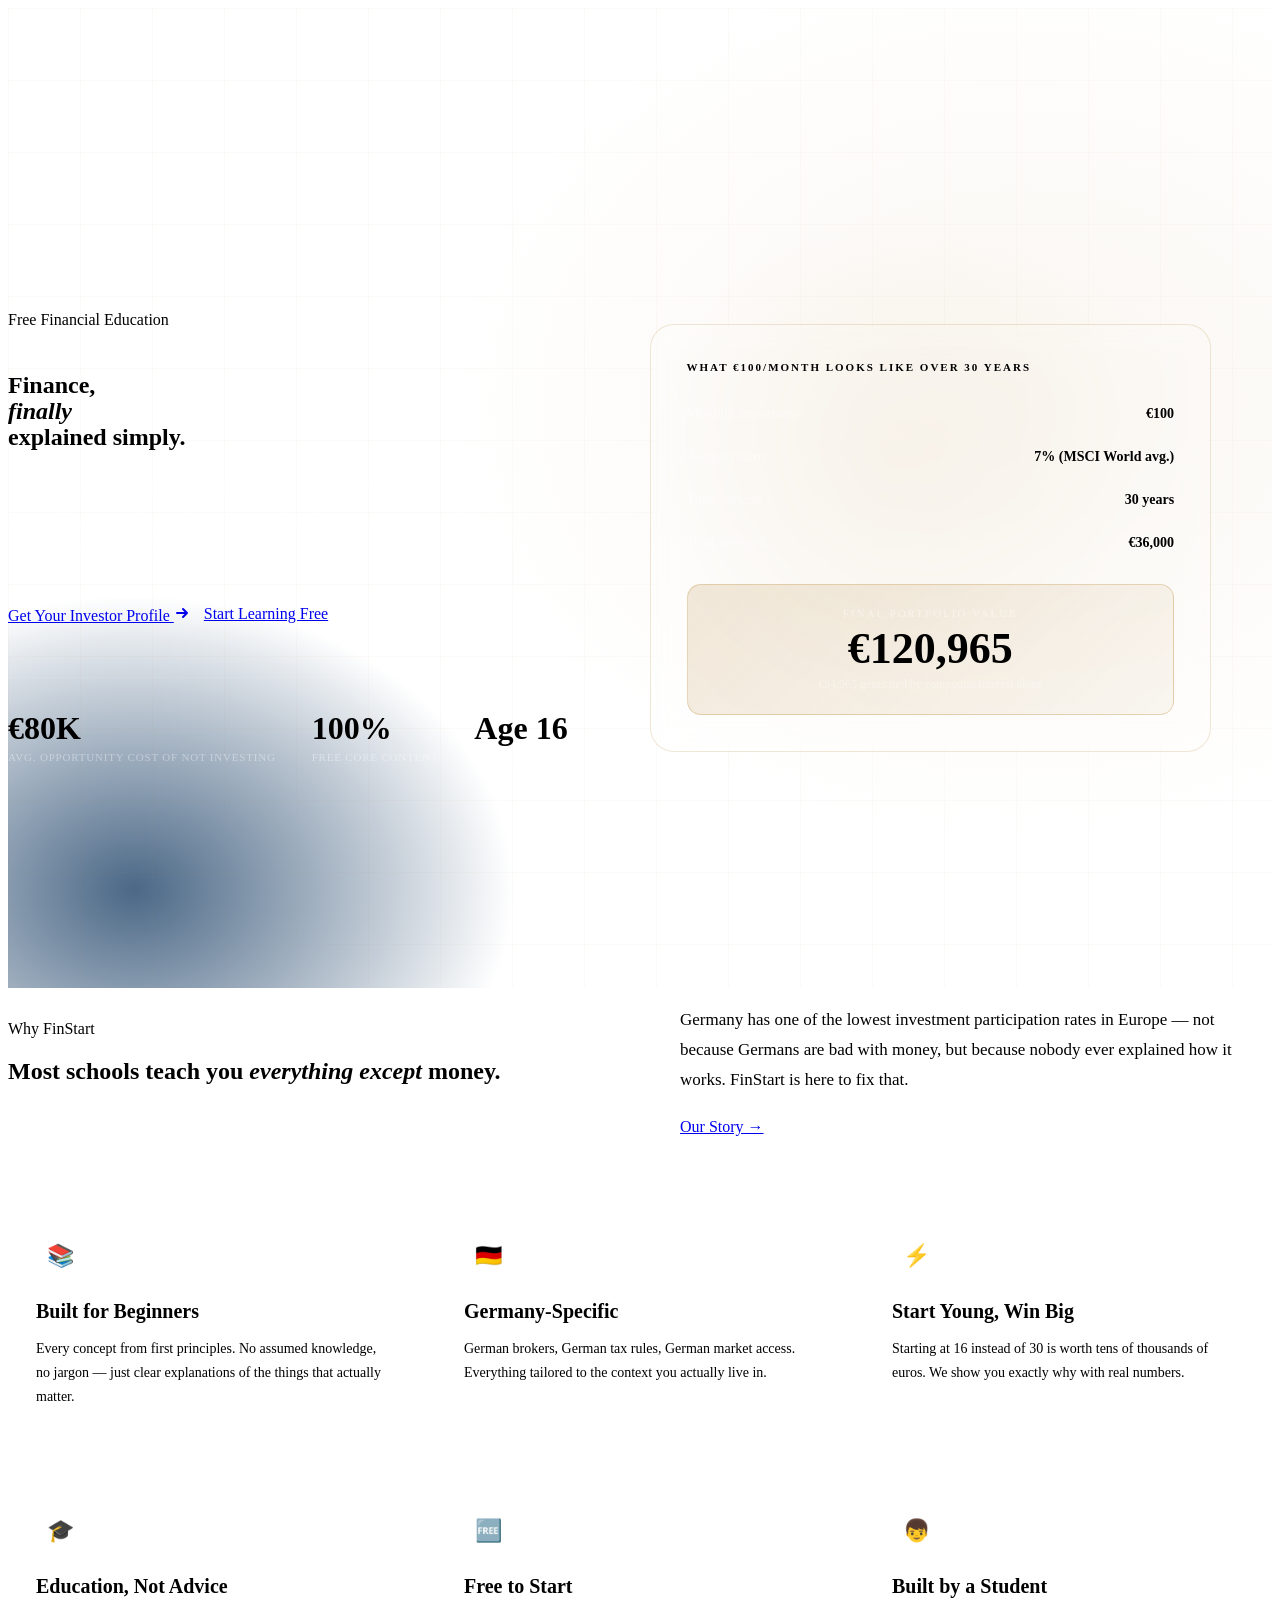
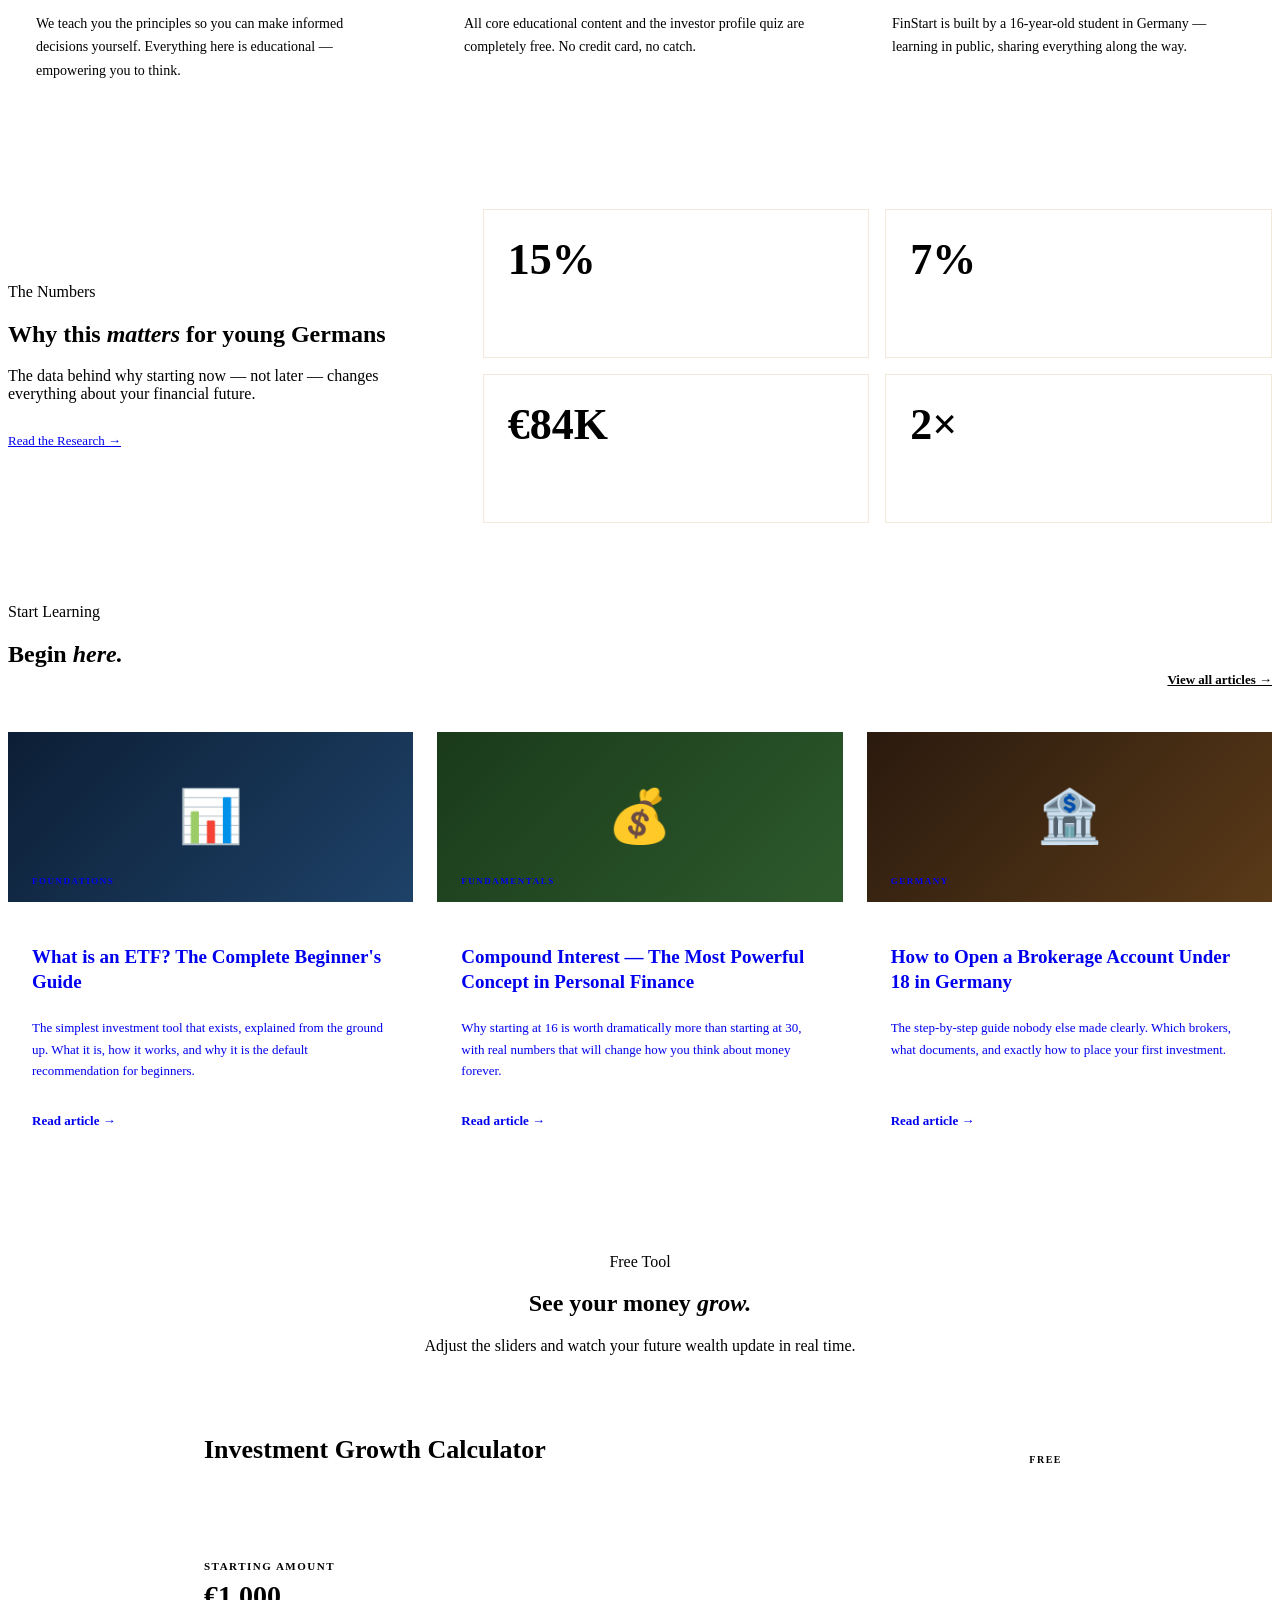
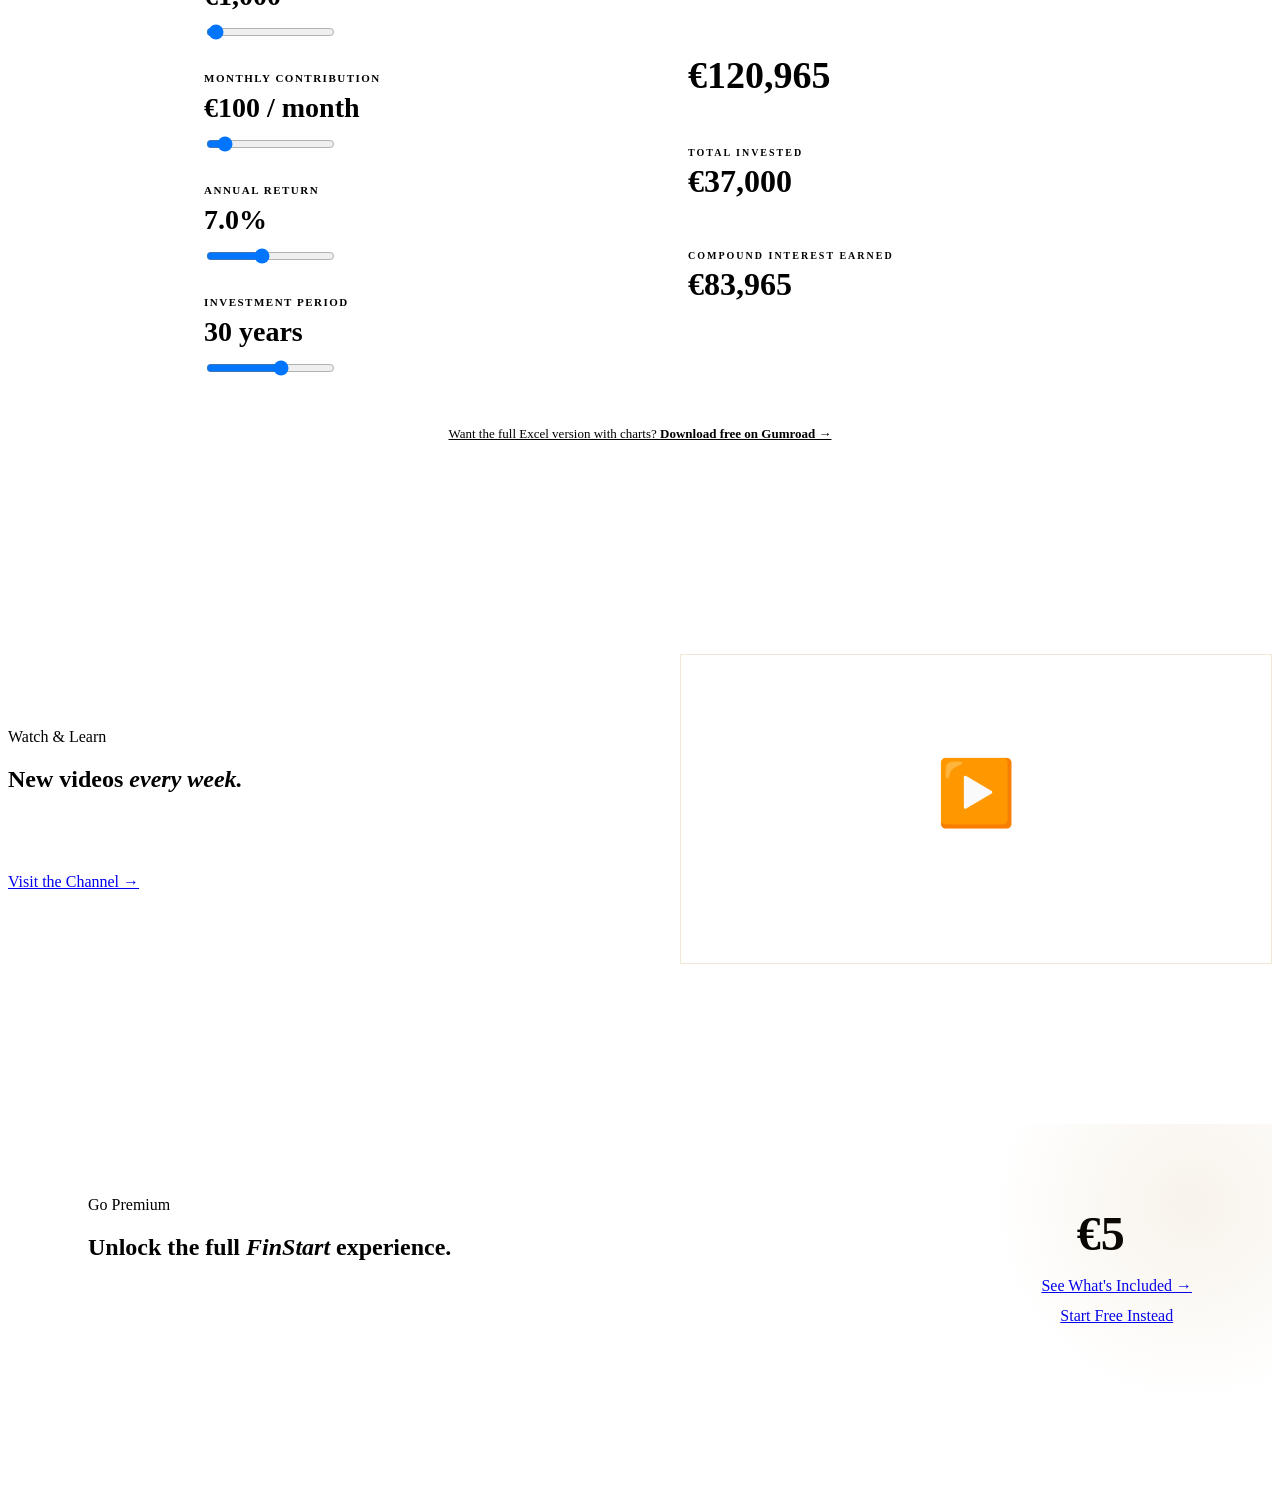
==== index.html @ 81bb325a "Add files via upload" ====
<!DOCTYPE html>
<html lang="en">
<head>
  <meta charset="UTF-8">
  <meta name="viewport" content="width=device-width, initial-scale=1.0">
  <title>FinStart — Finance For All</title>
  <meta name="description" content="Free financial education for young people in Germany. Learn how to invest, understand markets, and make your money work for you.">
  <link rel="stylesheet" href="css/main.css">
  <style>
    /* ── HERO ── */
    .hero {
      min-height: 100vh;
      background: var(--navy);
      display: flex;
      align-items: center;
      position: relative;
      overflow: hidden;
      padding-top: 80px;
    }
    .hero-bg {
      position: absolute; inset: 0;
      background:
        radial-gradient(ellipse 70% 70% at 80% 40%, rgba(184,135,58,0.07) 0%, transparent 65%),
        radial-gradient(ellipse 50% 50% at 10% 90%, rgba(30,66,104,0.8) 0%, transparent 60%);
    }
    .hero-grid {
      position: absolute; inset: 0;
      background-image:
        linear-gradient(rgba(184,135,58,0.035) 1px, transparent 1px),
        linear-gradient(90deg, rgba(184,135,58,0.035) 1px, transparent 1px);
      background-size: 72px 72px;
    }
    .hero-glow {
      position: absolute;
      top: 20%; right: 10%;
      width: 500px; height: 500px;
      background: radial-gradient(ellipse, rgba(184,135,58,0.06) 0%, transparent 70%);
      pointer-events: none;
    }
    .hero-content {
      position: relative; z-index: 2;
      display: grid;
      grid-template-columns: 1fr 1fr;
      gap: 80px;
      align-items: center;
    }
    .hero-eyebrow {
      display: inline-flex;
      align-items: center;
      gap: 8px;
      margin-bottom: 24px;
    }
    .hero-h1 {
      color: var(--white);
      margin-bottom: 22px;
      line-height: 1.08;
    }
    .hero-sub {
      font-size: 18px;
      color: rgba(255,255,255,0.6);
      line-height: 1.7;
      margin-bottom: 40px;
      font-weight: 300;
      max-width: 460px;
    }
    .hero-ctas {
      display: flex;
      gap: 14px;
      flex-wrap: wrap;
      margin-bottom: 52px;
    }
    .hero-metrics {
      display: flex;
      gap: 36px;
      padding-top: 32px;
      border-top: 1px solid rgba(255,255,255,0.08);
    }
    .hero-metric-val {
      font-family: 'Cormorant Garamond', serif;
      font-size: 32px;
      font-weight: 700;
      color: var(--gold-bright);
      display: block;
    }
    .hero-metric-lbl {
      font-size: 11px;
      color: rgba(255,255,255,0.4);
      text-transform: uppercase;
      letter-spacing: 0.8px;
      margin-top: 3px;
    }

    /* Hero card */
    .hero-card {
      background: rgba(255,255,255,0.04);
      border: 1px solid rgba(184,135,58,0.2);
      border-radius: 24px;
      padding: 36px;
      backdrop-filter: blur(12px);
    }
    .hero-card-label {
      font-size: 11px;
      font-weight: 700;
      letter-spacing: 2px;
      text-transform: uppercase;
      color: var(--gold-bright);
      margin-bottom: 20px;
    }
    .preview-rows { display: flex; flex-direction: column; gap: 0; }
    .preview-row {
      display: flex;
      justify-content: space-between;
      align-items: center;
      padding: 13px 0;
      border-bottom: 1px solid rgba(255,255,255,0.06);
      font-size: 14px;
    }
    .preview-row:last-child { border-bottom: none; }
    .preview-lbl { color: rgba(255,255,255,0.45); }
    .preview-val { color: var(--white); font-weight: 600; }
    .preview-result {
      margin-top: 20px;
      background: linear-gradient(135deg, rgba(184,135,58,0.18), rgba(184,135,58,0.06));
      border: 1px solid rgba(184,135,58,0.3);
      border-radius: 14px;
      padding: 22px;
      text-align: center;
    }
    .preview-result-lbl {
      font-size: 11px;
      letter-spacing: 2px;
      text-transform: uppercase;
      color: rgba(255,255,255,0.45);
      margin-bottom: 8px;
    }
    .preview-result-val {
      font-family: 'Cormorant Garamond', serif;
      font-size: 44px;
      font-weight: 700;
      color: var(--gold-bright);
      line-height: 1;
    }
    .preview-result-sub {
      font-size: 12px;
      color: rgba(255,255,255,0.35);
      margin-top: 6px;
    }

    /* ── WHY ── */
    .why-bg { background: var(--cream); }
    .why-intro {
      display: grid;
      grid-template-columns: 1fr 1fr;
      gap: 80px;
      align-items: center;
      margin-bottom: 64px;
    }
    .why-grid {
      display: grid;
      grid-template-columns: repeat(3, 1fr);
      gap: 20px;
    }
    .why-card {
      background: var(--white);
      border: 1px solid var(--border-light);
      border-radius: var(--radius-lg);
      padding: 32px 28px;
      position: relative;
      overflow: hidden;
      transition: all 0.3s;
    }
    .why-card::after {
      content: '';
      position: absolute;
      bottom: 0; left: 0; right: 0;
      height: 3px;
      background: linear-gradient(90deg, var(--gold), var(--gold-bright));
      transform: scaleX(0);
      transform-origin: left;
      transition: transform 0.35s;
    }
    .why-card:hover { transform: translateY(-4px); box-shadow: var(--shadow-md); }
    .why-card:hover::after { transform: scaleX(1); }
    .why-icon {
      width: 48px; height: 48px;
      background: var(--gold-bg);
      border-radius: 12px;
      display: flex; align-items: center; justify-content: center;
      font-size: 22px;
      margin-bottom: 18px;
    }
    .why-card h3 { font-size: 20px; color: var(--navy); margin-bottom: 10px; }
    .why-card p  { font-size: 14px; line-height: 1.7; }

    /* ── NUMBERS ── */
    .numbers-bg { background: var(--navy); padding: 80px 0; }
    .numbers-inner {
      display: grid;
      grid-template-columns: 1fr 2fr;
      gap: 80px;
      align-items: center;
    }
    .numbers-text h2 { color: var(--white); }
    .numbers-text p  { color: rgba(255,255,255,0.5); margin-top: 16px; max-width: 340px; }
    .num-grid {
      display: grid;
      grid-template-columns: 1fr 1fr;
      gap: 16px;
    }
    .num-card {
      background: rgba(255,255,255,0.04);
      border: 1px solid rgba(184,135,58,0.18);
      border-radius: var(--radius-lg);
      padding: 28px 24px;
      transition: background 0.25s;
    }
    .num-card:hover { background: rgba(255,255,255,0.07); }
    .num-card-val {
      font-family: 'Cormorant Garamond', serif;
      font-size: 44px;
      font-weight: 700;
      color: var(--gold-bright);
      line-height: 1;
      margin-bottom: 8px;
    }
    .num-card-lbl { font-size: 13px; color: rgba(255,255,255,0.5); line-height: 1.5; }

    /* ── ARTICLES PREVIEW ── */
    .articles-preview-bg { background: var(--cream); }
    .articles-preview-head {
      display: flex;
      justify-content: space-between;
      align-items: flex-end;
      margin-bottom: 44px;
    }
    .articles-preview-head a { font-size: 13px; color: var(--gold); font-weight: 600; }
    .articles-preview-grid {
      display: grid;
      grid-template-columns: repeat(3, 1fr);
      gap: 24px;
    }
    .art-card {
      background: var(--white);
      border: 1px solid var(--border-light);
      border-radius: var(--radius-lg);
      overflow: hidden;
      transition: all 0.3s;
      display: flex;
      flex-direction: column;
      text-decoration: none;
    }
    .art-card:hover { transform: translateY(-5px); box-shadow: var(--shadow-lg); }
    .art-thumb {
      height: 170px;
      display: flex; align-items: center; justify-content: center;
      font-size: 52px;
      position: relative;
    }
    .art-thumb-tag {
      position: absolute;
      bottom: 12px; left: 14px;
      background: var(--gold);
      color: var(--navy);
      font-size: 9px;
      font-weight: 700;
      letter-spacing: 1.5px;
      text-transform: uppercase;
      padding: 4px 10px;
      border-radius: 5px;
    }
    .art-body { padding: 24px; flex: 1; display: flex; flex-direction: column; }
    .art-body h3 { font-size: 19px; color: var(--navy); margin-bottom: 10px; line-height: 1.3; }
    .art-body p  { font-size: 13px; line-height: 1.65; flex: 1; }
    .art-read {
      display: inline-flex; align-items: center; gap: 6px;
      margin-top: 18px; font-size: 13px; font-weight: 600; color: var(--gold);
      transition: gap 0.2s;
    }
    .art-card:hover .art-read { gap: 10px; }

    /* ── CALCULATOR ── */
    .calc-bg { background: var(--cream-dark); padding: 100px 0; }
    .calc-wrap {
      max-width: 960px;
      margin: 0 auto;
    }
    .calc-head { text-align: center; margin-bottom: 48px; }
    .calc-box {
      background: var(--white);
      border: 1px solid var(--border);
      border-radius: var(--radius-xl);
      overflow: hidden;
      box-shadow: var(--shadow-lg);
    }
    .calc-box-header {
      background: linear-gradient(135deg, var(--navy), var(--navy-mid));
      padding: 32px 44px;
      display: flex;
      justify-content: space-between;
      align-items: center;
    }
    .calc-box-title { font-family: 'Cormorant Garamond', serif; font-size: 26px; font-weight: 700; color: var(--white); }
    .calc-box-sub   { font-size: 13px; color: rgba(255,255,255,0.45); margin-top: 3px; }
    .calc-box-badge {
      background: var(--gold);
      color: var(--navy);
      font-size: 10px;
      font-weight: 700;
      letter-spacing: 1.5px;
      text-transform: uppercase;
      padding: 7px 14px;
      border-radius: 100px;
    }
    .calc-body {
      display: grid;
      grid-template-columns: 1fr 1fr;
      gap: 52px;
      padding: 44px;
    }
    .calc-inputs { display: flex; flex-direction: column; gap: 28px; }
    .calc-field label {
      display: block;
      font-size: 11px;
      font-weight: 600;
      letter-spacing: 1.5px;
      text-transform: uppercase;
      color: var(--text-muted);
      margin-bottom: 8px;
    }
    .calc-field-val {
      font-family: 'Cormorant Garamond', serif;
      font-size: 28px;
      font-weight: 700;
      color: var(--navy);
      margin-bottom: 10px;
    }
    .calc-results { display: flex; flex-direction: column; gap: 14px; justify-content: center; }
    .calc-res-item {
      background: var(--cream);
      border: 1px solid var(--border-light);
      border-radius: var(--radius);
      padding: 18px 22px;
    }
    .calc-res-item.primary {
      background: linear-gradient(135deg, var(--navy), var(--navy-mid));
      border: none;
    }
    .calc-res-lbl {
      font-size: 10px;
      font-weight: 700;
      letter-spacing: 2px;
      text-transform: uppercase;
      color: var(--text-muted);
      margin-bottom: 5px;
    }
    .calc-res-item.primary .calc-res-lbl { color: rgba(255,255,255,0.45); }
    .calc-res-val {
      font-family: 'Cormorant Garamond', serif;
      font-size: 32px;
      font-weight: 700;
      color: var(--navy);
    }
    .calc-res-item.primary .calc-res-val { color: var(--gold-bright); font-size: 38px; }
    .calc-footer {
      text-align: center;
      padding: 0 44px 32px;
    }
    .calc-footer a { font-size: 13px; color: var(--text-muted); }
    .calc-footer a span { color: var(--gold); font-weight: 600; }

    /* ── YOUTUBE ── */
    .yt-bg { background: var(--navy); padding: 80px 0; }
    .yt-inner {
      display: grid;
      grid-template-columns: 1fr 1fr;
      gap: 80px;
      align-items: center;
    }
    .yt-text h2 { color: var(--white); margin-bottom: 16px; }
    .yt-text p  { color: rgba(255,255,255,0.55); margin-bottom: 28px; }
    .yt-embed {
      background: rgba(255,255,255,0.04);
      border: 1px solid rgba(184,135,58,0.2);
      border-radius: var(--radius-lg);
      padding: 28px;
    }
    .yt-preview {
      background: var(--navy-light);
      border-radius: var(--radius);
      height: 220px;
      display: flex; align-items: center; justify-content: center;
      font-size: 64px;
      margin-bottom: 16px;
      cursor: pointer;
      text-decoration: none;
      transition: opacity 0.2s;
    }
    .yt-preview:hover { opacity: 0.85; }
    .yt-channel-link {
      display: block;
      text-align: center;
      font-size: 13px;
      color: rgba(255,255,255,0.5);
      transition: color 0.2s;
    }
    .yt-channel-link:hover { color: var(--gold-bright); }

    /* ── PREMIUM CTA ── */
    .premium-cta-bg { background: var(--cream); padding: 80px 0; }
    .premium-cta-box {
      background: linear-gradient(135deg, var(--navy) 0%, var(--navy-mid) 100%);
      border-radius: var(--radius-xl);
      padding: 72px 80px;
      display: grid;
      grid-template-columns: 1fr auto;
      gap: 60px;
      align-items: center;
      position: relative;
      overflow: hidden;
    }
    .premium-cta-box::before {
      content: '';
      position: absolute;
      top: -120px; right: -120px;
      width: 400px; height: 400px;
      background: radial-gradient(ellipse, rgba(184,135,58,0.1) 0%, transparent 70%);
    }
    .premium-cta-box h2 { color: var(--white); margin-bottom: 14px; }
    .premium-cta-box p  { color: rgba(255,255,255,0.55); font-size: 17px; }
    .premium-cta-actions { display: flex; flex-direction: column; gap: 12px; flex-shrink: 0; }
    .premium-price {
      font-family: 'Cormorant Garamond', serif;
      font-size: 48px;
      font-weight: 700;
      color: var(--gold-bright);
      text-align: center;
      margin-bottom: 4px;
    }
    .premium-price span { font-size: 18px; font-family: 'Outfit', sans-serif; color: rgba(255,255,255,0.5); }

    @media (max-width: 900px) {
      .hero-content      { grid-template-columns: 1fr; }
      .hero-card         { display: none; }
      .why-intro         { grid-template-columns: 1fr; gap: 32px; }
      .why-grid          { grid-template-columns: 1fr 1fr; }
      .numbers-inner     { grid-template-columns: 1fr; gap: 40px; }
      .articles-preview-grid { grid-template-columns: 1fr; }
      .calc-body         { grid-template-columns: 1fr; gap: 32px; padding: 28px; }
      .calc-box-header   { padding: 24px 28px; flex-direction: column; align-items: flex-start; gap: 12px; }
      .calc-footer       { padding: 0 28px 24px; }
      .yt-inner          { grid-template-columns: 1fr; }
      .premium-cta-box   { grid-template-columns: 1fr; padding: 44px 36px; }
    }
    @media (max-width: 600px) {
      .why-grid { grid-template-columns: 1fr; }
      .num-grid { grid-template-columns: 1fr; }
    }
  </style>
</head>
<body>

<div id="nav-placeholder"></div>
<div id="modals-placeholder"></div>

<!-- HERO -->
<section class="hero">
  <div class="hero-bg"></div>
  <div class="hero-grid"></div>
  <div class="hero-glow"></div>
  <div class="container">
    <div class="hero-content">
      <div>
        <div class="hero-eyebrow">
          <div class="badge"><span class="badge-dot"></span>Free Financial Education</div>
        </div>
        <h1 class="hero-h1">
          Finance,<br>
          <em>finally</em><br>
          explained simply.
        </h1>
        <p class="hero-sub">
          Free financial education for young people in Germany. Learn how to invest, understand markets, and make your money work for you — without the jargon.
        </p>
        <div class="hero-ctas">
          <a href="quiz.html" class="btn btn-gold">
            Get Your Investor Profile
            <svg width="16" height="16" viewBox="0 0 16 16" fill="none"><path d="M3 8h10M9 4l4 4-4 4" stroke="currentColor" stroke-width="2" stroke-linecap="round" stroke-linejoin="round"/></svg>
          </a>
          <a href="learn.html" class="btn btn-outline">Start Learning Free</a>
        </div>
        <div class="hero-metrics">
          <div>
            <span class="hero-metric-val">€80K</span>
            <span class="hero-metric-lbl">avg. opportunity cost of not investing</span>
          </div>
          <div>
            <span class="hero-metric-val">100%</span>
            <span class="hero-metric-lbl">free core content</span>
          </div>
          <div>
            <span class="hero-metric-val">Age 16</span>
            <span class="hero-metric-lbl">founder's age</span>
          </div>
        </div>
      </div>
      <div class="hero-card">
        <div class="hero-card-label">What €100/month looks like over 30 years</div>
        <div class="preview-rows">
          <div class="preview-row">
            <span class="preview-lbl">Monthly investment</span>
            <span class="preview-val">€100</span>
          </div>
          <div class="preview-row">
            <span class="preview-lbl">Annual return</span>
            <span class="preview-val">7% (MSCI World avg.)</span>
          </div>
          <div class="preview-row">
            <span class="preview-lbl">Time horizon</span>
            <span class="preview-val">30 years</span>
          </div>
          <div class="preview-row">
            <span class="preview-lbl">Total invested</span>
            <span class="preview-val">€36,000</span>
          </div>
        </div>
        <div class="preview-result">
          <div class="preview-result-lbl">Final Portfolio Value</div>
          <div class="preview-result-val">€120,965</div>
          <div class="preview-result-sub">€84,965 generated by compound interest alone</div>
        </div>
      </div>
    </div>
  </div>
</section>

<div id="ticker-placeholder"></div>

<!-- WHY SECTION -->
<section class="why-bg section">
  <div class="container">
    <div class="why-intro">
      <div class="reveal">
        <div class="label">Why FinStart</div>
        <h2>Most schools teach you <em>everything except</em> money.</h2>
      </div>
      <div class="reveal reveal-delay-1">
        <p style="font-size:17px;line-height:1.75;margin-bottom:24px;">Germany has one of the lowest investment participation rates in Europe — not because Germans are bad with money, but because nobody ever explained how it works. FinStart is here to fix that.</p>
        <a href="about.html" class="btn btn-ghost">Our Story →</a>
      </div>
    </div>
    <div class="why-grid">
      <div class="why-card reveal">
        <div class="why-icon">📚</div>
        <h3>Built for Beginners</h3>
        <p>Every concept from first principles. No assumed knowledge, no jargon — just clear explanations of the things that actually matter.</p>
      </div>
      <div class="why-card reveal reveal-delay-1">
        <div class="why-icon">🇩🇪</div>
        <h3>Germany-Specific</h3>
        <p>German brokers, German tax rules, German market access. Everything tailored to the context you actually live in.</p>
      </div>
      <div class="why-card reveal reveal-delay-2">
        <div class="why-icon">⚡</div>
        <h3>Start Young, Win Big</h3>
        <p>Starting at 16 instead of 30 is worth tens of thousands of euros. We show you exactly why with real numbers.</p>
      </div>
      <div class="why-card reveal reveal-delay-1">
        <div class="why-icon">🎓</div>
        <h3>Education, Not Advice</h3>
        <p>We teach you the principles so you can make informed decisions yourself. Everything here is educational — empowering you to think.</p>
      </div>
      <div class="why-card reveal reveal-delay-2">
        <div class="why-icon">🆓</div>
        <h3>Free to Start</h3>
        <p>All core educational content and the investor profile quiz are completely free. No credit card, no catch.</p>
      </div>
      <div class="why-card reveal reveal-delay-3">
        <div class="why-icon">👦</div>
        <h3>Built by a Student</h3>
        <p>FinStart is built by a 16-year-old student in Germany — learning in public, sharing everything along the way.</p>
      </div>
    </div>
  </div>
</section>

<!-- NUMBERS -->
<section class="numbers-bg">
  <div class="container">
    <div class="numbers-inner">
      <div class="reveal">
        <div class="label" style="color:var(--gold-bright)">The Numbers</div>
        <h2 style="color:var(--white)">Why this <em>matters</em> for young Germans</h2>
        <p>The data behind why starting now — not later — changes everything about your financial future.</p>
        <div style="margin-top:28px">
          <a href="articles.html" class="btn btn-outline" style="font-size:13px">Read the Research →</a>
        </div>
      </div>
      <div class="num-grid reveal reveal-delay-1">
        <div class="num-card">
          <div class="num-card-val">15%</div>
          <div class="num-card-lbl">Germans who own stocks or ETFs — one of Europe's lowest rates</div>
        </div>
        <div class="num-card">
          <div class="num-card-val">7%</div>
          <div class="num-card-lbl">Historical average annual return of the MSCI World over 30 years</div>
        </div>
        <div class="num-card">
          <div class="num-card-val">€84K</div>
          <div class="num-card-lbl">Generated purely by compound interest on €100/month for 30 years</div>
        </div>
        <div class="num-card">
          <div class="num-card-val">2×</div>
          <div class="num-card-lbl">Starting at 16 vs 30 can more than double your final portfolio</div>
        </div>
      </div>
    </div>
  </div>
</section>

<!-- ARTICLES PREVIEW -->
<section class="articles-preview-bg section">
  <div class="container">
    <div class="articles-preview-head reveal">
      <div>
        <div class="label">Start Learning</div>
        <h2>Begin <em>here.</em></h2>
      </div>
      <a href="articles.html">View all articles →</a>
    </div>
    <div class="articles-preview-grid">
      <a href="articles/etf-guide.html" class="art-card reveal">
        <div class="art-thumb" style="background:linear-gradient(135deg,#0c1e35,#1e4268);">
          📊
          <span class="art-thumb-tag">Foundations</span>
        </div>
        <div class="art-body">
          <h3>What is an ETF? The Complete Beginner's Guide</h3>
          <p>The simplest investment tool that exists, explained from the ground up. What it is, how it works, and why it is the default recommendation for beginners.</p>
          <span class="art-read">Read article →</span>
        </div>
      </a>
      <a href="articles/compound-interest.html" class="art-card reveal reveal-delay-1">
        <div class="art-thumb" style="background:linear-gradient(135deg,#1a3a1a,#2d5a2d);">
          💰
          <span class="art-thumb-tag">Fundamentals</span>
        </div>
        <div class="art-body">
          <h3>Compound Interest — The Most Powerful Concept in Personal Finance</h3>
          <p>Why starting at 16 is worth dramatically more than starting at 30, with real numbers that will change how you think about money forever.</p>
          <span class="art-read">Read article →</span>
        </div>
      </a>
      <a href="articles/depot-under-18.html" class="art-card reveal reveal-delay-2">
        <div class="art-thumb" style="background:linear-gradient(135deg,#2a1a0e,#5a3a18);">
          🏦
          <span class="art-thumb-tag">Germany</span>
        </div>
        <div class="art-body">
          <h3>How to Open a Brokerage Account Under 18 in Germany</h3>
          <p>The step-by-step guide nobody else made clearly. Which brokers, what documents, and exactly how to place your first investment.</p>
          <span class="art-read">Read article →</span>
        </div>
      </a>
    </div>
  </div>
</section>

<!-- CALCULATOR -->
<section class="calc-bg" id="calculator">
  <div class="container">
    <div class="calc-wrap">
      <div class="calc-head reveal">
        <div class="label">Free Tool</div>
        <h2>See your money <em>grow.</em></h2>
        <p style="margin-top:12px;font-size:16px;">Adjust the sliders and watch your future wealth update in real time.</p>
      </div>
      <div class="calc-box reveal">
        <div class="calc-box-header">
          <div>
            <div class="calc-box-title">Investment Growth Calculator</div>
            <div class="calc-box-sub">Educational tool only — not financial advice</div>
          </div>
          <div class="calc-box-badge">Free</div>
        </div>
        <div class="calc-body">
          <div class="calc-inputs">
            <div class="calc-field">
              <label>Starting Amount</label>
              <div class="calc-field-val" id="c-start-lbl">€1,000</div>
              <input type="range" min="0" max="50000" step="500" value="1000" id="c-start" oninput="doCalc()">
            </div>
            <div class="calc-field">
              <label>Monthly Contribution</label>
              <div class="calc-field-val" id="c-month-lbl">€100 / month</div>
              <input type="range" min="0" max="1000" step="10" value="100" id="c-month" oninput="doCalc()">
            </div>
            <div class="calc-field">
              <label>Annual Return</label>
              <div class="calc-field-val" id="c-rate-lbl">7.0%</div>
              <input type="range" min="1" max="15" step="0.5" value="7" id="c-rate" oninput="doCalc()">
            </div>
            <div class="calc-field">
              <label>Investment Period</label>
              <div class="calc-field-val" id="c-yrs-lbl">30 years</div>
              <input type="range" min="1" max="50" step="1" value="30" id="c-yrs" oninput="doCalc()">
            </div>
          </div>
          <div class="calc-results">
            <div class="calc-res-item primary">
              <div class="calc-res-lbl">Final Portfolio Value</div>
              <div class="calc-res-val" id="c-final">€120,965</div>
            </div>
            <div class="calc-res-item">
              <div class="calc-res-lbl">Total Invested</div>
              <div class="calc-res-val" id="c-invested">€37,000</div>
            </div>
            <div class="calc-res-item">
              <div class="calc-res-lbl">Compound Interest Earned</div>
              <div class="calc-res-val" id="c-interest">€83,965</div>
            </div>
          </div>
        </div>
        <div class="calc-footer">
          <a href="YOUR_CALCULATOR_GUMROAD_LINK" target="_blank">Want the full Excel version with charts? <span>Download free on Gumroad →</span></a>
        </div>
      </div>
    </div>
  </div>
</section>

<!-- YOUTUBE -->
<section class="yt-bg">
  <div class="container">
    <div class="yt-inner">
      <div class="yt-text reveal">
        <div class="label" style="color:var(--gold-bright)">Watch & Learn</div>
        <h2 style="color:var(--white)">New videos <em>every week.</em></h2>
        <p>I explain one finance concept per video — simply, clearly, and in under 15 minutes. No jargon, no complexity, just the things that actually matter for young Germans.</p>
        <a href="YOUR_YOUTUBE_CHANNEL_LINK" target="_blank" class="btn btn-gold" style="margin-top:8px;">Visit the Channel →</a>
      </div>
      <div class="yt-embed reveal reveal-delay-1">
        <a href="YOUR_YOUTUBE_CHANNEL_LINK" target="_blank" class="yt-preview">▶️</a>
        <a href="YOUR_YOUTUBE_CHANNEL_LINK" target="_blank" class="yt-channel-link">@FinStart on YouTube — subscribe for weekly videos</a>
      </div>
    </div>
  </div>
</section>

<!-- PREMIUM CTA -->
<section class="premium-cta-bg">
  <div class="container">
    <div class="premium-cta-box reveal">
      <div>
        <div class="label" style="color:var(--gold-bright)">Go Premium</div>
        <h2 style="color:var(--white);margin-bottom:14px;">Unlock the full <em>FinStart</em> experience.</h2>
        <p>Live news feed, detailed model portfolios, ETF ratings, and all digital products included. Everything you need to go from beginner to informed investor.</p>
      </div>
      <div class="premium-cta-actions">
        <div class="premium-price">€5<span>/mo</span></div>
        <a href="premium.html" class="btn btn-gold">See What's Included →</a>
        <a href="learn.html" class="btn btn-outline" style="text-align:center;">Start Free Instead</a>
      </div>
    </div>
  </div>
</section>

<div id="footer-placeholder"></div>

<script src="js/main.js"></script>
<script>
  document.getElementById('nav-placeholder').innerHTML    = renderNav('home');
  document.getElementById('modals-placeholder').innerHTML = renderModals();
  document.getElementById('ticker-placeholder').innerHTML = renderTicker();
  document.getElementById('footer-placeholder').innerHTML = renderFooter();

  function doCalc() {
    const s = +document.getElementById('c-start').value;
    const m = +document.getElementById('c-month').value;
    const r = +document.getElementById('c-rate').value;
    const y = +document.getElementById('c-yrs').value;

    document.getElementById('c-start-lbl').textContent = fmtEur(s);
    document.getElementById('c-month-lbl').textContent = fmtEur(m) + ' / month';
    document.getElementById('c-rate-lbl').textContent  = r.toFixed(1) + '%';
    document.getElementById('c-yrs-lbl').textContent   = y + ' years';

    const res = calcResult(s, m, r, y);
    document.getElementById('c-final').textContent    = fmtEur(res.total);
    document.getElementById('c-invested').textContent = fmtEur(res.invested);
    document.getElementById('c-interest').textContent = fmtEur(res.interest);
  }
  doCalc();
</script>
</body>
</html>
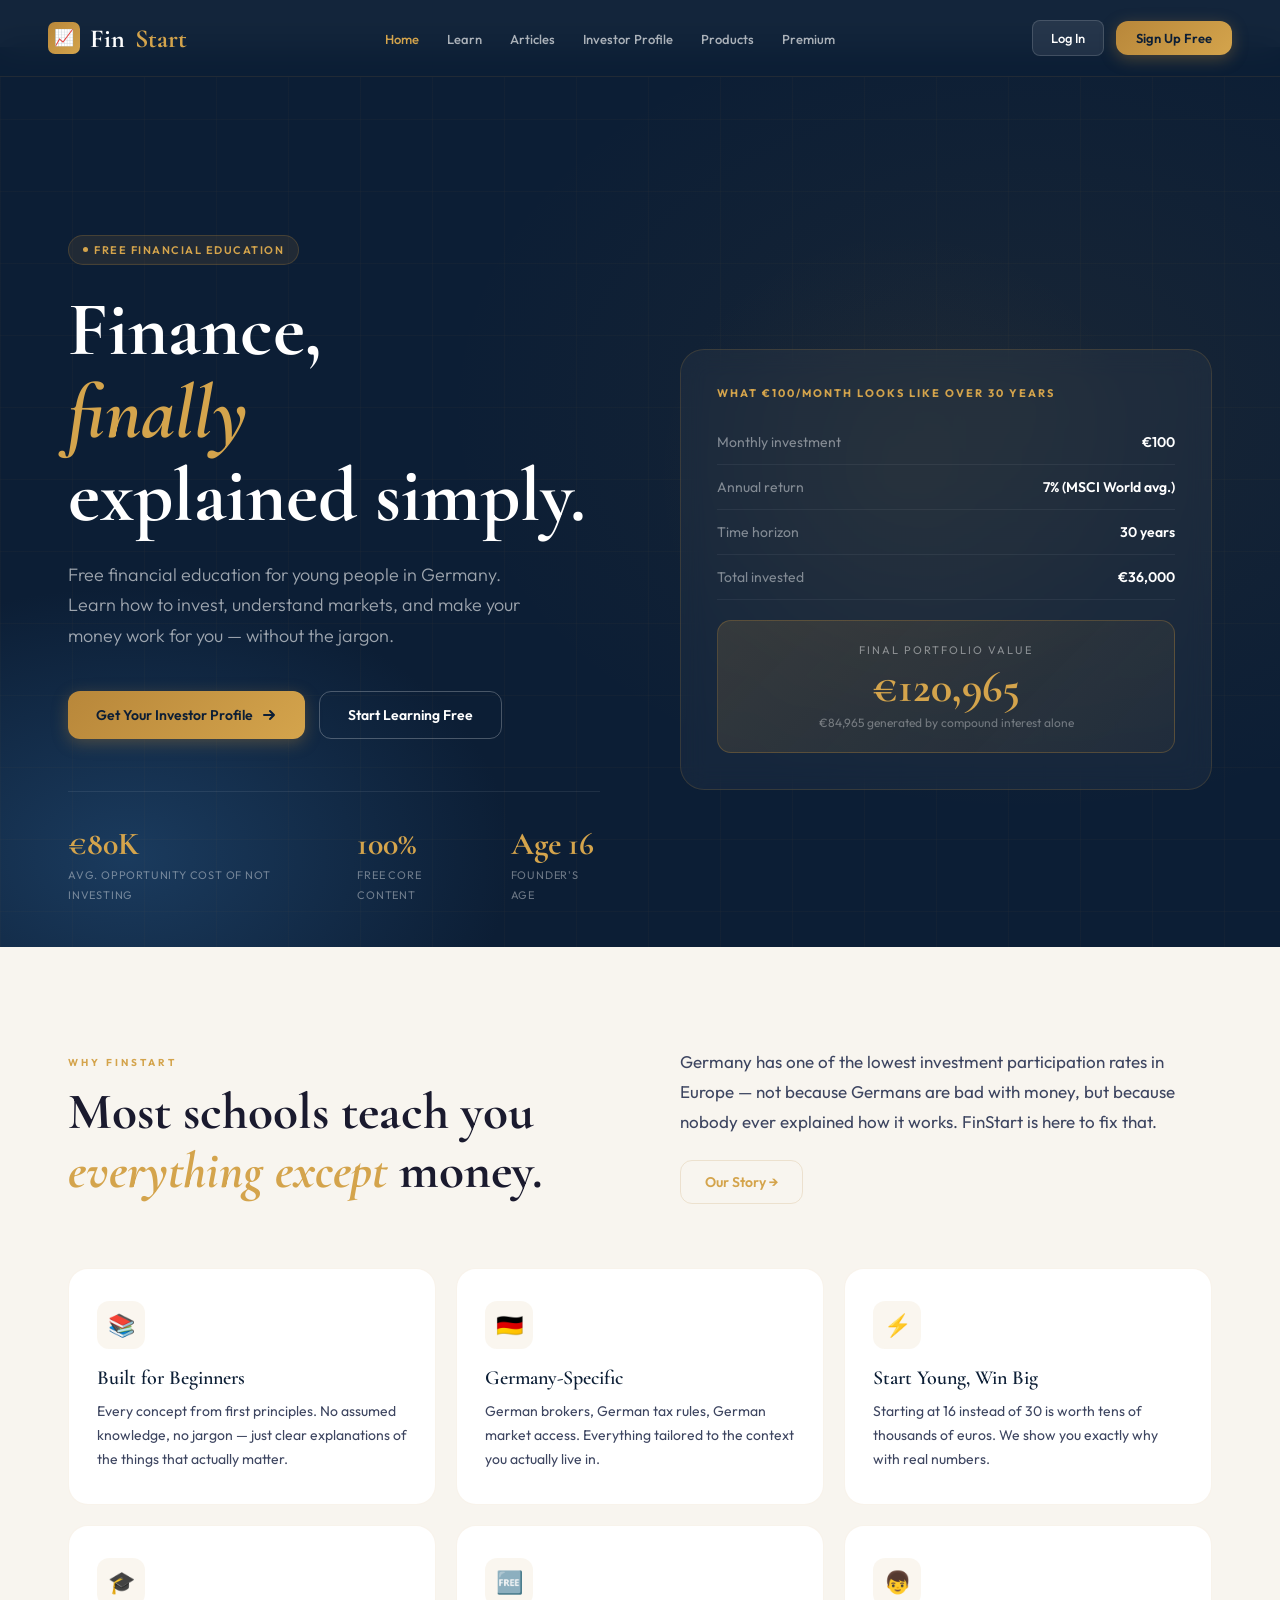
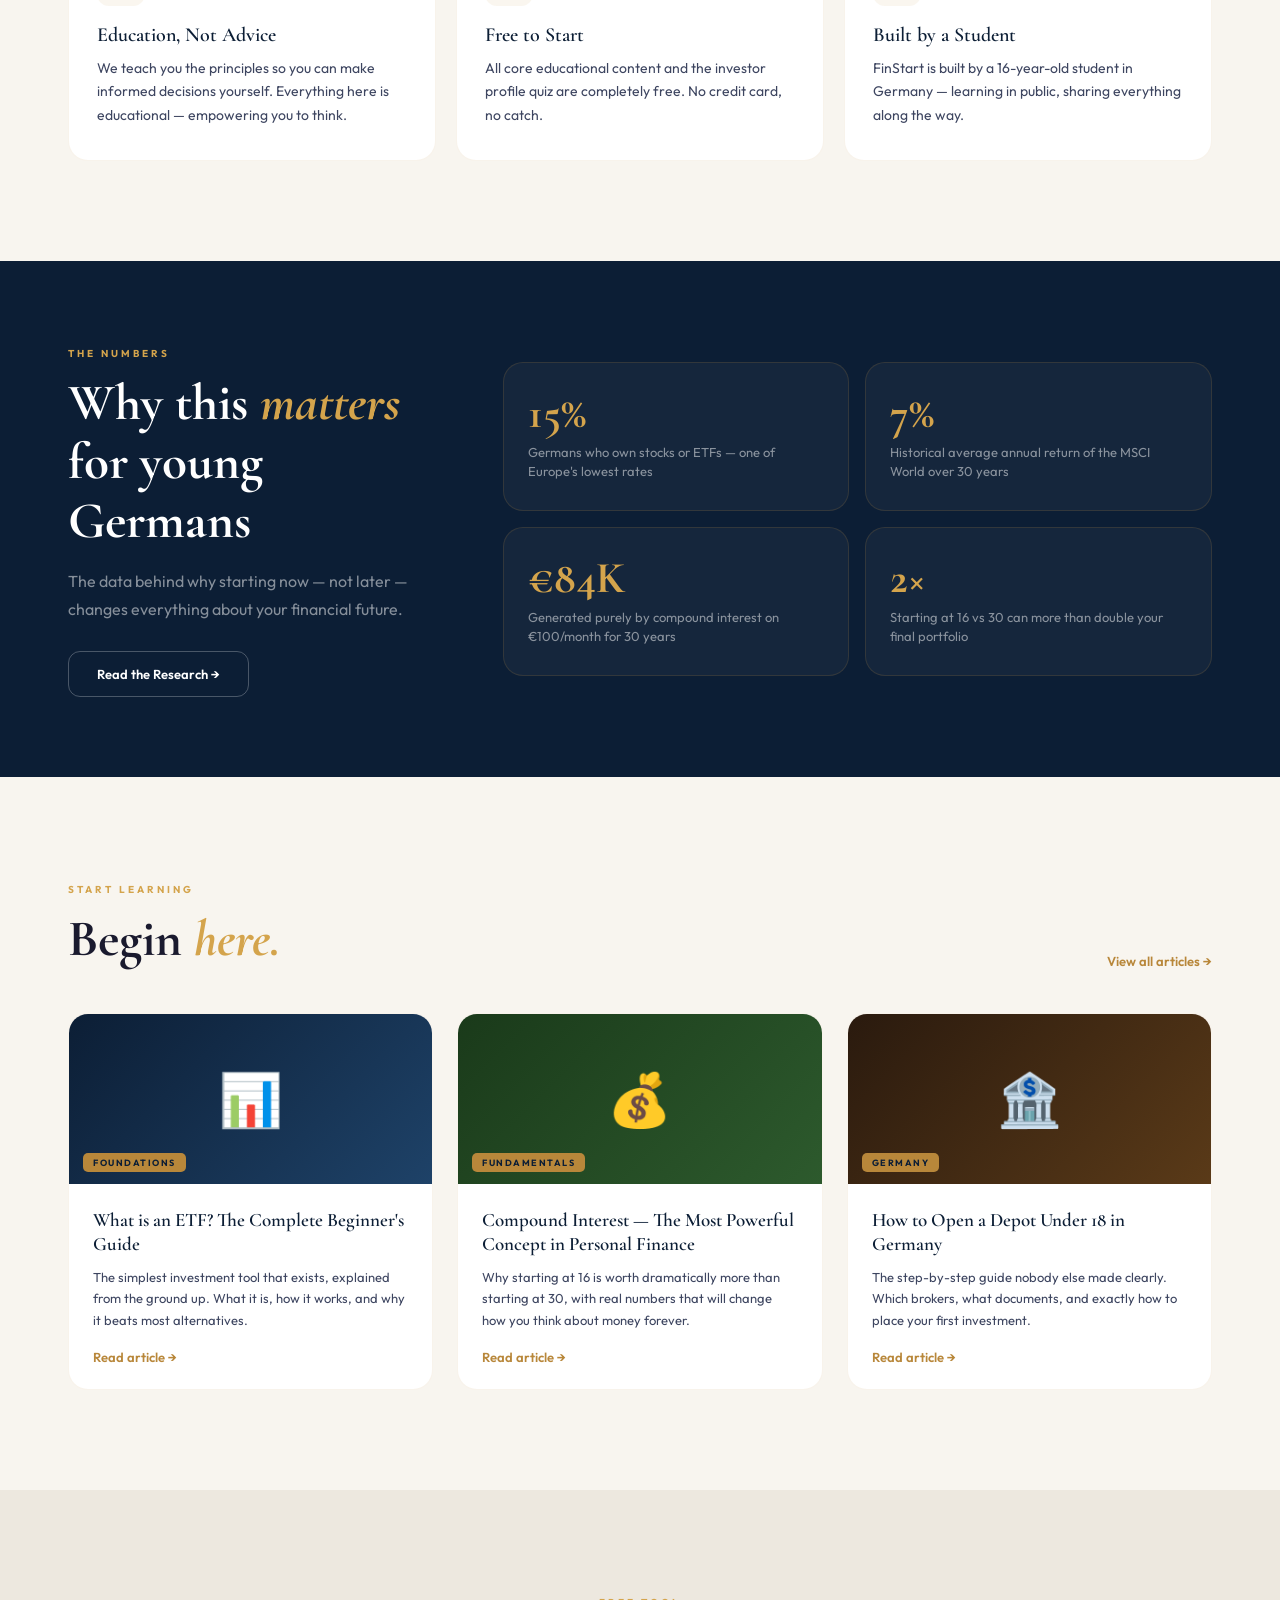
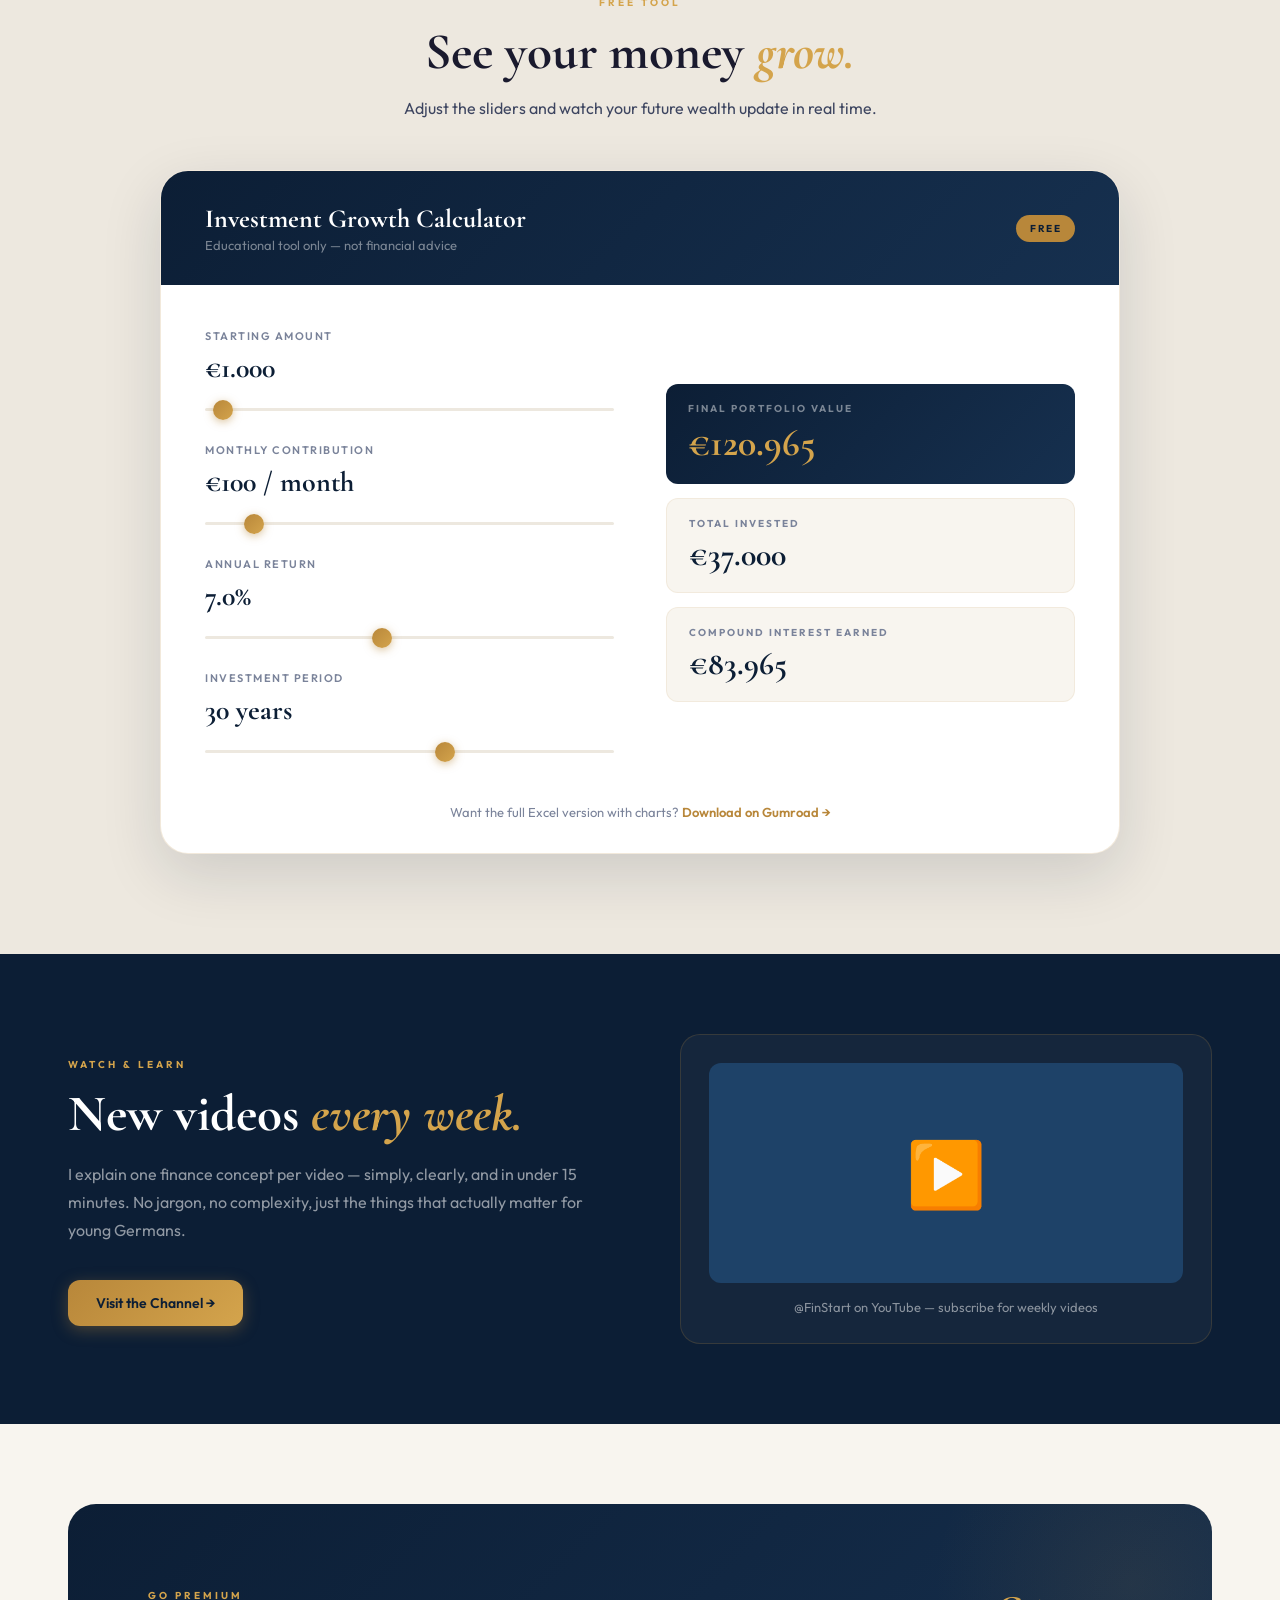
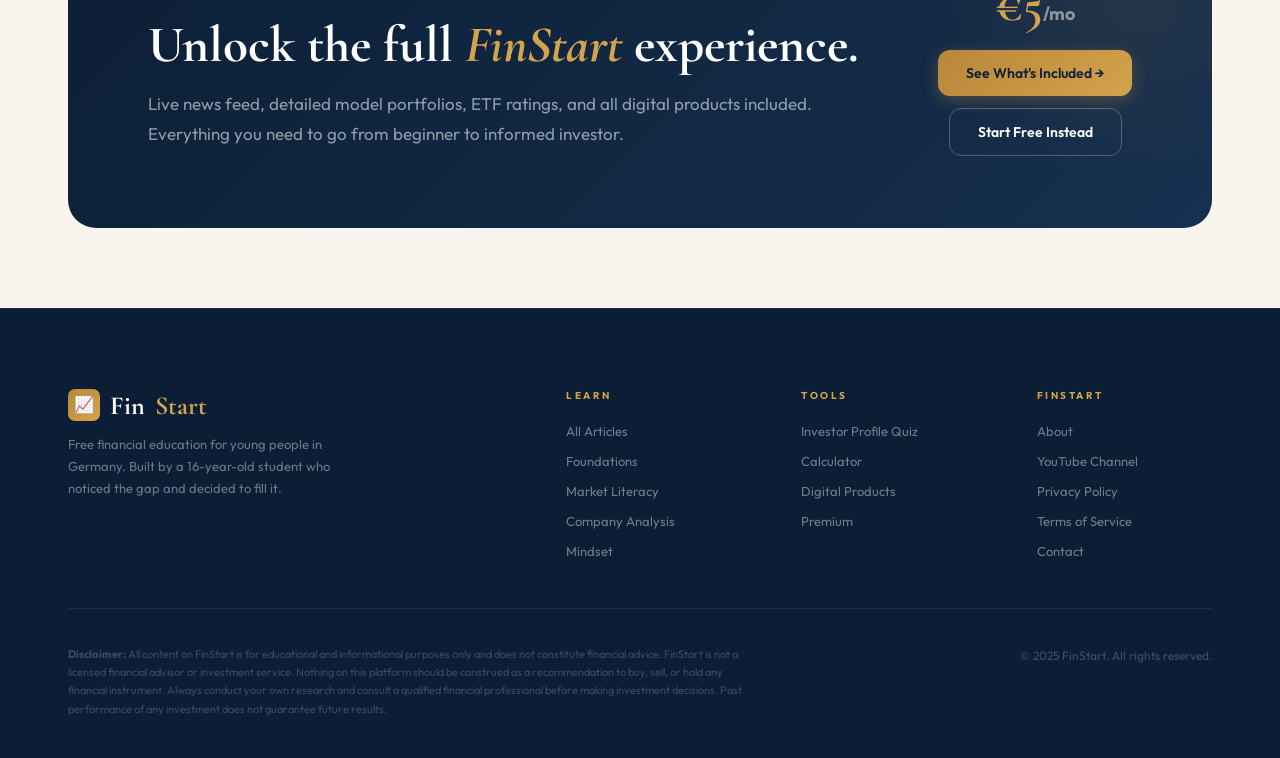
==== commit add315b3: "Add files via upload" ====
--- a/index.html
+++ b/index.html
@@ -1,795 +1,1178 @@
 <!DOCTYPE html>
 <html lang="en">
 <head>
-  <meta charset="UTF-8">
-  <meta name="viewport" content="width=device-width, initial-scale=1.0">
-  <title>FinStart — Finance For All</title>
-  <meta name="description" content="Free financial education for young people in Germany. Learn how to invest, understand markets, and make your money work for you.">
-  <link rel="stylesheet" href="css/main.css">
-  <style>
-    /* ── HERO ── */
-    .hero {
-      min-height: 100vh;
-      background: var(--navy);
-      display: flex;
-      align-items: center;
-      position: relative;
-      overflow: hidden;
-      padding-top: 80px;
-    }
-    .hero-bg {
-      position: absolute; inset: 0;
-      background:
-        radial-gradient(ellipse 70% 70% at 80% 40%, rgba(184,135,58,0.07) 0%, transparent 65%),
-        radial-gradient(ellipse 50% 50% at 10% 90%, rgba(30,66,104,0.8) 0%, transparent 60%);
-    }
-    .hero-grid {
-      position: absolute; inset: 0;
-      background-image:
-        linear-gradient(rgba(184,135,58,0.035) 1px, transparent 1px),
-        linear-gradient(90deg, rgba(184,135,58,0.035) 1px, transparent 1px);
-      background-size: 72px 72px;
-    }
-    .hero-glow {
-      position: absolute;
-      top: 20%; right: 10%;
-      width: 500px; height: 500px;
-      background: radial-gradient(ellipse, rgba(184,135,58,0.06) 0%, transparent 70%);
-      pointer-events: none;
-    }
-    .hero-content {
-      position: relative; z-index: 2;
-      display: grid;
-      grid-template-columns: 1fr 1fr;
-      gap: 80px;
-      align-items: center;
-    }
-    .hero-eyebrow {
-      display: inline-flex;
-      align-items: center;
-      gap: 8px;
-      margin-bottom: 24px;
-    }
-    .hero-h1 {
-      color: var(--white);
-      margin-bottom: 22px;
-      line-height: 1.08;
-    }
-    .hero-sub {
-      font-size: 18px;
-      color: rgba(255,255,255,0.6);
-      line-height: 1.7;
-      margin-bottom: 40px;
-      font-weight: 300;
-      max-width: 460px;
-    }
-    .hero-ctas {
-      display: flex;
-      gap: 14px;
-      flex-wrap: wrap;
-      margin-bottom: 52px;
-    }
-    .hero-metrics {
-      display: flex;
-      gap: 36px;
-      padding-top: 32px;
-      border-top: 1px solid rgba(255,255,255,0.08);
-    }
-    .hero-metric-val {
-      font-family: 'Cormorant Garamond', serif;
-      font-size: 32px;
-      font-weight: 700;
-      color: var(--gold-bright);
-      display: block;
-    }
-    .hero-metric-lbl {
-      font-size: 11px;
-      color: rgba(255,255,255,0.4);
-      text-transform: uppercase;
-      letter-spacing: 0.8px;
-      margin-top: 3px;
-    }
-
-    /* Hero card */
-    .hero-card {
-      background: rgba(255,255,255,0.04);
-      border: 1px solid rgba(184,135,58,0.2);
-      border-radius: 24px;
-      padding: 36px;
-      backdrop-filter: blur(12px);
-    }
-    .hero-card-label {
-      font-size: 11px;
-      font-weight: 700;
-      letter-spacing: 2px;
-      text-transform: uppercase;
-      color: var(--gold-bright);
-      margin-bottom: 20px;
-    }
-    .preview-rows { display: flex; flex-direction: column; gap: 0; }
-    .preview-row {
-      display: flex;
-      justify-content: space-between;
-      align-items: center;
-      padding: 13px 0;
-      border-bottom: 1px solid rgba(255,255,255,0.06);
-      font-size: 14px;
-    }
-    .preview-row:last-child { border-bottom: none; }
-    .preview-lbl { color: rgba(255,255,255,0.45); }
-    .preview-val { color: var(--white); font-weight: 600; }
-    .preview-result {
-      margin-top: 20px;
-      background: linear-gradient(135deg, rgba(184,135,58,0.18), rgba(184,135,58,0.06));
-      border: 1px solid rgba(184,135,58,0.3);
-      border-radius: 14px;
-      padding: 22px;
-      text-align: center;
-    }
-    .preview-result-lbl {
-      font-size: 11px;
-      letter-spacing: 2px;
-      text-transform: uppercase;
-      color: rgba(255,255,255,0.45);
-      margin-bottom: 8px;
-    }
-    .preview-result-val {
-      font-family: 'Cormorant Garamond', serif;
-      font-size: 44px;
-      font-weight: 700;
-      color: var(--gold-bright);
-      line-height: 1;
-    }
-    .preview-result-sub {
-      font-size: 12px;
-      color: rgba(255,255,255,0.35);
-      margin-top: 6px;
-    }
-
-    /* ── WHY ── */
-    .why-bg { background: var(--cream); }
-    .why-intro {
-      display: grid;
-      grid-template-columns: 1fr 1fr;
-      gap: 80px;
-      align-items: center;
-      margin-bottom: 64px;
-    }
-    .why-grid {
-      display: grid;
-      grid-template-columns: repeat(3, 1fr);
-      gap: 20px;
-    }
-    .why-card {
-      background: var(--white);
-      border: 1px solid var(--border-light);
-      border-radius: var(--radius-lg);
-      padding: 32px 28px;
-      position: relative;
-      overflow: hidden;
-      transition: all 0.3s;
-    }
-    .why-card::after {
-      content: '';
-      position: absolute;
-      bottom: 0; left: 0; right: 0;
-      height: 3px;
-      background: linear-gradient(90deg, var(--gold), var(--gold-bright));
-      transform: scaleX(0);
-      transform-origin: left;
-      transition: transform 0.35s;
-    }
-    .why-card:hover { transform: translateY(-4px); box-shadow: var(--shadow-md); }
-    .why-card:hover::after { transform: scaleX(1); }
-    .why-icon {
-      width: 48px; height: 48px;
-      background: var(--gold-bg);
-      border-radius: 12px;
-      display: flex; align-items: center; justify-content: center;
-      font-size: 22px;
-      margin-bottom: 18px;
-    }
-    .why-card h3 { font-size: 20px; color: var(--navy); margin-bottom: 10px; }
-    .why-card p  { font-size: 14px; line-height: 1.7; }
-
-    /* ── NUMBERS ── */
-    .numbers-bg { background: var(--navy); padding: 80px 0; }
-    .numbers-inner {
-      display: grid;
-      grid-template-columns: 1fr 2fr;
-      gap: 80px;
-      align-items: center;
-    }
-    .numbers-text h2 { color: var(--white); }
-    .numbers-text p  { color: rgba(255,255,255,0.5); margin-top: 16px; max-width: 340px; }
-    .num-grid {
-      display: grid;
-      grid-template-columns: 1fr 1fr;
-      gap: 16px;
-    }
-    .num-card {
-      background: rgba(255,255,255,0.04);
-      border: 1px solid rgba(184,135,58,0.18);
-      border-radius: var(--radius-lg);
-      padding: 28px 24px;
-      transition: background 0.25s;
-    }
-    .num-card:hover { background: rgba(255,255,255,0.07); }
-    .num-card-val {
-      font-family: 'Cormorant Garamond', serif;
-      font-size: 44px;
-      font-weight: 700;
-      color: var(--gold-bright);
-      line-height: 1;
-      margin-bottom: 8px;
-    }
-    .num-card-lbl { font-size: 13px; color: rgba(255,255,255,0.5); line-height: 1.5; }
-
-    /* ── ARTICLES PREVIEW ── */
-    .articles-preview-bg { background: var(--cream); }
-    .articles-preview-head {
-      display: flex;
-      justify-content: space-between;
-      align-items: flex-end;
-      margin-bottom: 44px;
-    }
-    .articles-preview-head a { font-size: 13px; color: var(--gold); font-weight: 600; }
-    .articles-preview-grid {
-      display: grid;
-      grid-template-columns: repeat(3, 1fr);
-      gap: 24px;
-    }
-    .art-card {
-      background: var(--white);
-      border: 1px solid var(--border-light);
-      border-radius: var(--radius-lg);
-      overflow: hidden;
-      transition: all 0.3s;
-      display: flex;
-      flex-direction: column;
-      text-decoration: none;
-    }
-    .art-card:hover { transform: translateY(-5px); box-shadow: var(--shadow-lg); }
-    .art-thumb {
-      height: 170px;
-      display: flex; align-items: center; justify-content: center;
-      font-size: 52px;
-      position: relative;
-    }
-    .art-thumb-tag {
-      position: absolute;
-      bottom: 12px; left: 14px;
-      background: var(--gold);
-      color: var(--navy);
-      font-size: 9px;
-      font-weight: 700;
-      letter-spacing: 1.5px;
-      text-transform: uppercase;
-      padding: 4px 10px;
-      border-radius: 5px;
-    }
-    .art-body { padding: 24px; flex: 1; display: flex; flex-direction: column; }
-    .art-body h3 { font-size: 19px; color: var(--navy); margin-bottom: 10px; line-height: 1.3; }
-    .art-body p  { font-size: 13px; line-height: 1.65; flex: 1; }
-    .art-read {
-      display: inline-flex; align-items: center; gap: 6px;
-      margin-top: 18px; font-size: 13px; font-weight: 600; color: var(--gold);
-      transition: gap 0.2s;
-    }
-    .art-card:hover .art-read { gap: 10px; }
-
-    /* ── CALCULATOR ── */
-    .calc-bg { background: var(--cream-dark); padding: 100px 0; }
-    .calc-wrap {
-      max-width: 960px;
-      margin: 0 auto;
-    }
-    .calc-head { text-align: center; margin-bottom: 48px; }
-    .calc-box {
-      background: var(--white);
-      border: 1px solid var(--border);
-      border-radius: var(--radius-xl);
-      overflow: hidden;
-      box-shadow: var(--shadow-lg);
-    }
-    .calc-box-header {
-      background: linear-gradient(135deg, var(--navy), var(--navy-mid));
-      padding: 32px 44px;
-      display: flex;
-      justify-content: space-between;
-      align-items: center;
-    }
-    .calc-box-title { font-family: 'Cormorant Garamond', serif; font-size: 26px; font-weight: 700; color: var(--white); }
-    .calc-box-sub   { font-size: 13px; color: rgba(255,255,255,0.45); margin-top: 3px; }
-    .calc-box-badge {
-      background: var(--gold);
-      color: var(--navy);
-      font-size: 10px;
-      font-weight: 700;
-      letter-spacing: 1.5px;
-      text-transform: uppercase;
-      padding: 7px 14px;
-      border-radius: 100px;
-    }
-    .calc-body {
-      display: grid;
-      grid-template-columns: 1fr 1fr;
-      gap: 52px;
-      padding: 44px;
-    }
-    .calc-inputs { display: flex; flex-direction: column; gap: 28px; }
-    .calc-field label {
-      display: block;
-      font-size: 11px;
-      font-weight: 600;
-      letter-spacing: 1.5px;
-      text-transform: uppercase;
-      color: var(--text-muted);
-      margin-bottom: 8px;
-    }
-    .calc-field-val {
-      font-family: 'Cormorant Garamond', serif;
-      font-size: 28px;
-      font-weight: 700;
-      color: var(--navy);
-      margin-bottom: 10px;
-    }
-    .calc-results { display: flex; flex-direction: column; gap: 14px; justify-content: center; }
-    .calc-res-item {
-      background: var(--cream);
-      border: 1px solid var(--border-light);
-      border-radius: var(--radius);
-      padding: 18px 22px;
-    }
-    .calc-res-item.primary {
-      background: linear-gradient(135deg, var(--navy), var(--navy-mid));
-      border: none;
-    }
-    .calc-res-lbl {
-      font-size: 10px;
-      font-weight: 700;
-      letter-spacing: 2px;
-      text-transform: uppercase;
-      color: var(--text-muted);
-      margin-bottom: 5px;
-    }
-    .calc-res-item.primary .calc-res-lbl { color: rgba(255,255,255,0.45); }
-    .calc-res-val {
-      font-family: 'Cormorant Garamond', serif;
-      font-size: 32px;
-      font-weight: 700;
-      color: var(--navy);
-    }
-    .calc-res-item.primary .calc-res-val { color: var(--gold-bright); font-size: 38px; }
-    .calc-footer {
-      text-align: center;
-      padding: 0 44px 32px;
-    }
-    .calc-footer a { font-size: 13px; color: var(--text-muted); }
-    .calc-footer a span { color: var(--gold); font-weight: 600; }
-
-    /* ── YOUTUBE ── */
-    .yt-bg { background: var(--navy); padding: 80px 0; }
-    .yt-inner {
-      display: grid;
-      grid-template-columns: 1fr 1fr;
-      gap: 80px;
-      align-items: center;
-    }
-    .yt-text h2 { color: var(--white); margin-bottom: 16px; }
-    .yt-text p  { color: rgba(255,255,255,0.55); margin-bottom: 28px; }
-    .yt-embed {
-      background: rgba(255,255,255,0.04);
-      border: 1px solid rgba(184,135,58,0.2);
-      border-radius: var(--radius-lg);
-      padding: 28px;
-    }
-    .yt-preview {
-      background: var(--navy-light);
-      border-radius: var(--radius);
-      height: 220px;
-      display: flex; align-items: center; justify-content: center;
-      font-size: 64px;
-      margin-bottom: 16px;
-      cursor: pointer;
-      text-decoration: none;
-      transition: opacity 0.2s;
-    }
-    .yt-preview:hover { opacity: 0.85; }
-    .yt-channel-link {
-      display: block;
-      text-align: center;
-      font-size: 13px;
-      color: rgba(255,255,255,0.5);
-      transition: color 0.2s;
-    }
-    .yt-channel-link:hover { color: var(--gold-bright); }
-
-    /* ── PREMIUM CTA ── */
-    .premium-cta-bg { background: var(--cream); padding: 80px 0; }
-    .premium-cta-box {
-      background: linear-gradient(135deg, var(--navy) 0%, var(--navy-mid) 100%);
-      border-radius: var(--radius-xl);
-      padding: 72px 80px;
-      display: grid;
-      grid-template-columns: 1fr auto;
-      gap: 60px;
-      align-items: center;
-      position: relative;
-      overflow: hidden;
-    }
-    .premium-cta-box::before {
-      content: '';
-      position: absolute;
-      top: -120px; right: -120px;
-      width: 400px; height: 400px;
-      background: radial-gradient(ellipse, rgba(184,135,58,0.1) 0%, transparent 70%);
-    }
-    .premium-cta-box h2 { color: var(--white); margin-bottom: 14px; }
-    .premium-cta-box p  { color: rgba(255,255,255,0.55); font-size: 17px; }
-    .premium-cta-actions { display: flex; flex-direction: column; gap: 12px; flex-shrink: 0; }
-    .premium-price {
-      font-family: 'Cormorant Garamond', serif;
-      font-size: 48px;
-      font-weight: 700;
-      color: var(--gold-bright);
-      text-align: center;
-      margin-bottom: 4px;
-    }
-    .premium-price span { font-size: 18px; font-family: 'Outfit', sans-serif; color: rgba(255,255,255,0.5); }
-
-    @media (max-width: 900px) {
-      .hero-content      { grid-template-columns: 1fr; }
-      .hero-card         { display: none; }
-      .why-intro         { grid-template-columns: 1fr; gap: 32px; }
-      .why-grid          { grid-template-columns: 1fr 1fr; }
-      .numbers-inner     { grid-template-columns: 1fr; gap: 40px; }
-      .articles-preview-grid { grid-template-columns: 1fr; }
-      .calc-body         { grid-template-columns: 1fr; gap: 32px; padding: 28px; }
-      .calc-box-header   { padding: 24px 28px; flex-direction: column; align-items: flex-start; gap: 12px; }
-      .calc-footer       { padding: 0 28px 24px; }
-      .yt-inner          { grid-template-columns: 1fr; }
-      .premium-cta-box   { grid-template-columns: 1fr; padding: 44px 36px; }
-    }
-    @media (max-width: 600px) {
-      .why-grid { grid-template-columns: 1fr; }
-      .num-grid { grid-template-columns: 1fr; }
-    }
-  </style>
+<meta charset="UTF-8">
+<meta name="viewport" content="width=device-width, initial-scale=1.0">
+<title>FinStart — Finance For All</title>
+<meta name="description" content="Free financial education for young people in Germany. Learn how to invest, understand markets, and make your money work for you.">
+<link rel="preconnect" href="https://fonts.googleapis.com">
+<link href="https://fonts.googleapis.com/css2?family=Cormorant+Garamond:ital,wght@0,400;0,600;0,700;1,400;1,700&family=Outfit:wght@300;400;500;600;700&display=swap" rel="stylesheet">
+<style>
+/* ── CONFIG — UPDATE THESE ── */
+/* YOUTUBE: search "YOUR_YOUTUBE" | GUMROAD: search "YOUR_GUMROAD" | STRIPE: search "YOUR_STRIPE" */
+
+:root {
+  --navy:#0c1e35; --navy-mid:#16304f; --navy-light:#1e4268;
+  --gold:#b8873a; --gold-bright:#d4a44c; --gold-pale:#f0d9b0; --gold-bg:rgba(184,135,58,0.08);
+  --cream:#f8f5ef; --cream-dark:#ede8df; --white:#ffffff;
+  --text:#1a1a2e; --text-mid:#3d4560; --text-muted:#7a839a;
+  --border:rgba(184,135,58,0.18); --border-light:rgba(184,135,58,0.10);
+  --shadow-sm:0 2px 12px rgba(12,30,53,0.06); --shadow-md:0 8px 32px rgba(12,30,53,0.10); --shadow-lg:0 20px 60px rgba(12,30,53,0.14);
+  --radius:12px; --radius-lg:20px; --radius-xl:28px;
+}
+*,*::before,*::after{margin:0;padding:0;box-sizing:border-box}
+html{scroll-behavior:smooth}
+body{font-family:'Outfit',sans-serif;background:var(--cream);color:var(--text);overflow-x:hidden;-webkit-font-smoothing:antialiased}
+h1,h2,h3,h4{font-family:'Cormorant Garamond',serif;line-height:1.15}
+h1{font-size:clamp(40px,6vw,78px);font-weight:700}
+h2{font-size:clamp(30px,4vw,52px);font-weight:700}
+h3{font-size:clamp(18px,2.5vw,26px);font-weight:600}
+p{line-height:1.75;color:var(--text-mid)}
+em{font-style:italic;color:var(--gold-bright)}
+a{text-decoration:none;color:inherit}
+.container{max-width:1240px;margin:0 auto;padding:0 48px}
+.section{padding:100px 0}
+.label{display:inline-block;font-size:10px;font-weight:700;letter-spacing:3px;text-transform:uppercase;color:var(--gold-bright);margin-bottom:14px}
+
+/* BUTTONS */
+.btn{display:inline-flex;align-items:center;gap:8px;padding:14px 28px;border-radius:var(--radius);font-family:'Outfit',sans-serif;font-size:14px;font-weight:600;cursor:pointer;transition:all 0.25s;border:none;text-decoration:none}
+.btn-gold{background:linear-gradient(135deg,var(--gold),var(--gold-bright));color:var(--navy);box-shadow:0 4px 16px rgba(184,135,58,0.35)}
+.btn-gold:hover{transform:translateY(-2px);box-shadow:0 8px 24px rgba(184,135,58,0.45)}
+.btn-outline{background:transparent;color:var(--white);border:1.5px solid rgba(255,255,255,0.25)}
+.btn-outline:hover{background:rgba(255,255,255,0.08);border-color:rgba(255,255,255,0.5)}
+.btn-ghost{background:transparent;color:var(--gold-bright);border:1.5px solid var(--border);padding:12px 24px}
+.btn-ghost:hover{background:var(--gold-bg);border-color:var(--gold)}
+.btn-navy{background:var(--navy);color:var(--white)}
+.btn-navy:hover{background:var(--navy-mid);transform:translateY(-2px)}
+
+/* NAV */
+#nav{position:fixed;top:0;left:0;right:0;z-index:1000}
+.nav-inner{display:flex;align-items:center;justify-content:space-between;padding:20px 48px;background:rgba(12,30,53,0.97);backdrop-filter:blur(16px);border-bottom:1px solid rgba(184,135,58,0.12)}
+.nav-logo{font-family:'Cormorant Garamond',serif;font-size:26px;font-weight:700;color:var(--white);display:flex;align-items:center;gap:10px;cursor:pointer}
+.nav-logo span{color:var(--gold-bright)}
+.nav-logo-mark{width:32px;height:32px;background:linear-gradient(135deg,var(--gold),var(--gold-bright));border-radius:7px;display:flex;align-items:center;justify-content:center;font-size:16px}
+.nav-links{display:flex;align-items:center;gap:28px;list-style:none}
+.nav-links a{font-size:13px;font-weight:500;color:rgba(255,255,255,0.65);transition:color 0.2s;cursor:pointer}
+.nav-links a:hover,.nav-links .active{color:var(--gold-bright)}
+.nav-actions{display:flex;align-items:center;gap:12px}
+.nav-user-btn{background:rgba(255,255,255,0.08);border:1px solid rgba(255,255,255,0.15);color:var(--white);padding:9px 18px;border-radius:8px;font-size:13px;font-weight:500;cursor:pointer;font-family:'Outfit',sans-serif;transition:all 0.2s}
+.nav-user-btn:hover{background:rgba(255,255,255,0.14)}
+
+/* MODAL */
+.modal-overlay{position:fixed;inset:0;background:rgba(12,30,53,0.85);backdrop-filter:blur(8px);z-index:2000;display:flex;align-items:center;justify-content:center;opacity:0;pointer-events:none;transition:opacity 0.3s}
+.modal-overlay.active{opacity:1;pointer-events:all}
+.modal{background:var(--white);border-radius:var(--radius-xl);padding:48px;width:100%;max-width:440px;position:relative;transform:translateY(20px);transition:transform 0.3s;border:1px solid var(--border)}
+.modal-overlay.active .modal{transform:translateY(0)}
+.modal-close{position:absolute;top:20px;right:20px;background:var(--cream);border:none;width:32px;height:32px;border-radius:50%;cursor:pointer;font-size:16px;display:flex;align-items:center;justify-content:center;color:var(--text-muted);transition:all 0.2s}
+.modal-close:hover{background:var(--cream-dark);color:var(--text)}
+.modal h2{font-size:32px;color:var(--navy);margin-bottom:6px}
+.modal p.sub{font-size:14px;color:var(--text-muted);margin-bottom:28px}
+.form-field{margin-bottom:16px}
+.form-field label{display:block;font-size:12px;font-weight:600;letter-spacing:0.8px;text-transform:uppercase;color:var(--text-muted);margin-bottom:7px}
+.form-field input{width:100%;padding:13px 16px;border:1.5px solid var(--cream-dark);border-radius:var(--radius);font-family:'Outfit',sans-serif;font-size:14px;color:var(--text);background:var(--cream);outline:none;transition:border-color 0.2s}
+.form-field input:focus{border-color:var(--gold);background:var(--white)}
+.form-btn{width:100%;padding:15px;background:linear-gradient(135deg,var(--navy),var(--navy-mid));color:var(--white);border:none;border-radius:var(--radius);font-family:'Outfit',sans-serif;font-size:15px;font-weight:600;cursor:pointer;margin-top:8px;transition:all 0.2s}
+.form-btn:hover{transform:translateY(-1px)}
+.modal-switch{text-align:center;margin-top:20px;font-size:13px;color:var(--text-muted)}
+.modal-switch a{color:var(--gold);font-weight:600;cursor:pointer}
+.modal-divider{display:flex;align-items:center;gap:12px;margin:20px 0;color:var(--text-muted);font-size:12px}
+.modal-divider::before,.modal-divider::after{content:'';flex:1;height:1px;background:var(--cream-dark)}
+
+/* TICKER */
+.ticker{background:linear-gradient(90deg,var(--gold),var(--gold-bright),var(--gold));padding:11px 0;overflow:hidden;white-space:nowrap}
+.ticker-track{display:inline-flex;animation:ticker-scroll 32s linear infinite}
+.ticker-item{font-size:11px;font-weight:700;letter-spacing:2px;text-transform:uppercase;color:var(--navy);padding:0 28px}
+.ticker-sep{color:rgba(12,30,53,0.35)}
+@keyframes ticker-scroll{from{transform:translateX(0)}to{transform:translateX(-50%)}}
+
+/* REVEAL */
+.reveal{opacity:0;transform:translateY(28px);transition:opacity 0.7s ease,transform 0.7s ease}
+.reveal.visible{opacity:1;transform:translateY(0)}
+.reveal-delay-1{transition-delay:0.1s}
+.reveal-delay-2{transition-delay:0.2s}
+.reveal-delay-3{transition-delay:0.3s}
+
+/* BADGE */
+.badge{display:inline-flex;align-items:center;gap:6px;background:rgba(184,135,58,0.12);border:1px solid rgba(184,135,58,0.25);color:var(--gold-bright);font-size:11px;font-weight:600;letter-spacing:1.5px;text-transform:uppercase;padding:7px 14px;border-radius:100px}
+.badge-dot{width:5px;height:5px;background:var(--gold-bright);border-radius:50%;animation:blink 2s infinite}
+@keyframes blink{0%,100%{opacity:1}50%{opacity:0.3}}
+
+/* DISCLAIMER */
+.disclaimer{background:rgba(184,135,58,0.06);border:1px solid var(--border);border-radius:var(--radius);padding:16px 20px;font-size:12px;color:var(--text-muted);line-height:1.6}
+.disclaimer strong{color:var(--gold)}
+
+/* RANGE */
+input[type=range]{-webkit-appearance:none;width:100%;height:3px;background:var(--cream-dark);border-radius:2px;outline:none}
+input[type=range]::-webkit-slider-thumb{-webkit-appearance:none;width:20px;height:20px;background:linear-gradient(135deg,var(--gold),var(--gold-bright));border-radius:50%;cursor:pointer;box-shadow:0 2px 8px rgba(184,135,58,0.5);transition:transform 0.15s}
+input[type=range]::-webkit-slider-thumb:hover{transform:scale(1.15)}
+
+/* PAGES */
+.page{display:none}
+.page.active{display:block}
+
+/* ── HOME PAGE ── */
+.hero{min-height:100vh;background:var(--navy);display:flex;align-items:center;position:relative;overflow:hidden;padding-top:80px}
+.hero-bg{position:absolute;inset:0;background:radial-gradient(ellipse 70% 70% at 80% 40%,rgba(184,135,58,0.07) 0%,transparent 65%),radial-gradient(ellipse 50% 50% at 10% 90%,rgba(30,66,104,0.8) 0%,transparent 60%)}
+.hero-grid{position:absolute;inset:0;background-image:linear-gradient(rgba(184,135,58,0.035) 1px,transparent 1px),linear-gradient(90deg,rgba(184,135,58,0.035) 1px,transparent 1px);background-size:72px 72px}
+.hero-glow{position:absolute;top:20%;right:10%;width:500px;height:500px;background:radial-gradient(ellipse,rgba(184,135,58,0.06) 0%,transparent 70%);pointer-events:none}
+.hero-content{position:relative;z-index:2;display:grid;grid-template-columns:1fr 1fr;gap:80px;align-items:center}
+.hero-h1{color:var(--white);margin-bottom:22px;line-height:1.08}
+.hero-sub{font-size:18px;color:rgba(255,255,255,0.6);line-height:1.7;margin-bottom:40px;font-weight:300;max-width:460px}
+.hero-ctas{display:flex;gap:14px;flex-wrap:wrap;margin-bottom:52px}
+.hero-metrics{display:flex;gap:36px;padding-top:32px;border-top:1px solid rgba(255,255,255,0.08)}
+.hero-metric-val{font-family:'Cormorant Garamond',serif;font-size:32px;font-weight:700;color:var(--gold-bright);display:block}
+.hero-metric-lbl{font-size:11px;color:rgba(255,255,255,0.4);text-transform:uppercase;letter-spacing:0.8px;margin-top:3px}
+.hero-card{background:rgba(255,255,255,0.04);border:1px solid rgba(184,135,58,0.2);border-radius:24px;padding:36px;backdrop-filter:blur(12px)}
+.hero-card-label{font-size:11px;font-weight:700;letter-spacing:2px;text-transform:uppercase;color:var(--gold-bright);margin-bottom:20px}
+.preview-row{display:flex;justify-content:space-between;align-items:center;padding:13px 0;border-bottom:1px solid rgba(255,255,255,0.06);font-size:14px}
+.preview-row:last-of-type{border-bottom:none}
+.preview-lbl{color:rgba(255,255,255,0.45)}
+.preview-val{color:var(--white);font-weight:600}
+.preview-result{margin-top:20px;background:linear-gradient(135deg,rgba(184,135,58,0.18),rgba(184,135,58,0.06));border:1px solid rgba(184,135,58,0.3);border-radius:14px;padding:22px;text-align:center}
+.preview-result-lbl{font-size:11px;letter-spacing:2px;text-transform:uppercase;color:rgba(255,255,255,0.45);margin-bottom:8px}
+.preview-result-val{font-family:'Cormorant Garamond',serif;font-size:44px;font-weight:700;color:var(--gold-bright);line-height:1}
+.preview-result-sub{font-size:12px;color:rgba(255,255,255,0.35);margin-top:6px}
+
+/* WHY */
+.why-grid{display:grid;grid-template-columns:repeat(3,1fr);gap:20px;margin-top:36px}
+.why-intro{display:grid;grid-template-columns:1fr 1fr;gap:80px;align-items:center;margin-bottom:64px}
+.why-card{background:var(--white);border:1px solid var(--border-light);border-radius:var(--radius-lg);padding:32px 28px;position:relative;overflow:hidden;transition:all 0.3s}
+.why-card::after{content:'';position:absolute;bottom:0;left:0;right:0;height:3px;background:linear-gradient(90deg,var(--gold),var(--gold-bright));transform:scaleX(0);transform-origin:left;transition:transform 0.35s}
+.why-card:hover{transform:translateY(-4px);box-shadow:var(--shadow-md)}
+.why-card:hover::after{transform:scaleX(1)}
+.why-icon{width:48px;height:48px;background:var(--gold-bg);border-radius:12px;display:flex;align-items:center;justify-content:center;font-size:22px;margin-bottom:18px}
+.why-card h3{font-size:20px;color:var(--navy);margin-bottom:10px}
+.why-card p{font-size:14px;line-height:1.7}
+
+/* NUMBERS */
+.numbers-bg{background:var(--navy);padding:80px 0}
+.numbers-inner{display:grid;grid-template-columns:1fr 2fr;gap:80px;align-items:center}
+.num-grid{display:grid;grid-template-columns:1fr 1fr;gap:16px}
+.num-card{background:rgba(255,255,255,0.04);border:1px solid rgba(184,135,58,0.18);border-radius:var(--radius-lg);padding:28px 24px;transition:background 0.25s}
+.num-card:hover{background:rgba(255,255,255,0.07)}
+.num-card-val{font-family:'Cormorant Garamond',serif;font-size:44px;font-weight:700;color:var(--gold-bright);line-height:1;margin-bottom:8px}
+.num-card-lbl{font-size:13px;color:rgba(255,255,255,0.5);line-height:1.5}
+
+/* ARTICLES PREVIEW */
+.articles-preview-head{display:flex;justify-content:space-between;align-items:flex-end;margin-bottom:44px}
+.articles-preview-head a{font-size:13px;color:var(--gold);font-weight:600;cursor:pointer}
+.articles-preview-grid{display:grid;grid-template-columns:repeat(3,1fr);gap:24px}
+.art-card{background:var(--white);border:1px solid var(--border-light);border-radius:var(--radius-lg);overflow:hidden;transition:all 0.3s;display:flex;flex-direction:column;cursor:pointer}
+.art-card:hover{transform:translateY(-5px);box-shadow:var(--shadow-lg)}
+.art-thumb{height:170px;display:flex;align-items:center;justify-content:center;font-size:52px;position:relative}
+.art-thumb-tag{position:absolute;bottom:12px;left:14px;background:var(--gold);color:var(--navy);font-size:9px;font-weight:700;letter-spacing:1.5px;text-transform:uppercase;padding:4px 10px;border-radius:5px}
+.art-body{padding:24px;flex:1;display:flex;flex-direction:column}
+.art-body h3{font-size:19px;color:var(--navy);margin-bottom:10px;line-height:1.3}
+.art-body p{font-size:13px;line-height:1.65;flex:1}
+.art-read{display:inline-flex;align-items:center;gap:6px;margin-top:18px;font-size:13px;font-weight:600;color:var(--gold);transition:gap 0.2s}
+.art-card:hover .art-read{gap:10px}
+
+/* CALCULATOR */
+.calc-bg{background:var(--cream-dark);padding:100px 0}
+.calc-wrap{max-width:960px;margin:0 auto}
+.calc-head{text-align:center;margin-bottom:48px}
+.calc-box{background:var(--white);border:1px solid var(--border);border-radius:var(--radius-xl);overflow:hidden;box-shadow:var(--shadow-lg)}
+.calc-box-header{background:linear-gradient(135deg,var(--navy),var(--navy-mid));padding:32px 44px;display:flex;justify-content:space-between;align-items:center}
+.calc-box-title{font-family:'Cormorant Garamond',serif;font-size:26px;font-weight:700;color:var(--white)}
+.calc-box-sub{font-size:13px;color:rgba(255,255,255,0.45);margin-top:3px}
+.calc-box-badge{background:var(--gold);color:var(--navy);font-size:10px;font-weight:700;letter-spacing:1.5px;text-transform:uppercase;padding:7px 14px;border-radius:100px}
+.calc-body{display:grid;grid-template-columns:1fr 1fr;gap:52px;padding:44px}
+.calc-inputs{display:flex;flex-direction:column;gap:28px}
+.calc-field label{display:block;font-size:11px;font-weight:600;letter-spacing:1.5px;text-transform:uppercase;color:var(--text-muted);margin-bottom:8px}
+.calc-field-val{font-family:'Cormorant Garamond',serif;font-size:28px;font-weight:700;color:var(--navy);margin-bottom:10px}
+.calc-results{display:flex;flex-direction:column;gap:14px;justify-content:center}
+.calc-res-item{background:var(--cream);border:1px solid var(--border-light);border-radius:var(--radius);padding:18px 22px}
+.calc-res-item.primary{background:linear-gradient(135deg,var(--navy),var(--navy-mid));border:none}
+.calc-res-lbl{font-size:10px;font-weight:700;letter-spacing:2px;text-transform:uppercase;color:var(--text-muted);margin-bottom:5px}
+.calc-res-item.primary .calc-res-lbl{color:rgba(255,255,255,0.45)}
+.calc-res-val{font-family:'Cormorant Garamond',serif;font-size:32px;font-weight:700;color:var(--navy)}
+.calc-res-item.primary .calc-res-val{color:var(--gold-bright);font-size:38px}
+.calc-footer{text-align:center;padding:0 44px 32px}
+.calc-footer a{font-size:13px;color:var(--text-muted);cursor:pointer}
+.calc-footer a span{color:var(--gold);font-weight:600}
+
+/* YOUTUBE */
+.yt-bg{background:var(--navy);padding:80px 0}
+.yt-inner{display:grid;grid-template-columns:1fr 1fr;gap:80px;align-items:center}
+.yt-text h2{color:var(--white);margin-bottom:16px}
+.yt-text p{color:rgba(255,255,255,0.55);margin-bottom:28px}
+.yt-embed{background:rgba(255,255,255,0.04);border:1px solid rgba(184,135,58,0.2);border-radius:var(--radius-lg);padding:28px}
+.yt-preview{background:var(--navy-light);border-radius:var(--radius);height:220px;display:flex;align-items:center;justify-content:center;font-size:64px;margin-bottom:16px;cursor:pointer;transition:opacity 0.2s;text-decoration:none}
+.yt-preview:hover{opacity:0.85}
+.yt-channel-link{display:block;text-align:center;font-size:13px;color:rgba(255,255,255,0.5);transition:color 0.2s;text-decoration:none}
+.yt-channel-link:hover{color:var(--gold-bright)}
+
+/* PREMIUM CTA */
+.premium-cta-bg{background:var(--cream);padding:80px 0}
+.premium-cta-box{background:linear-gradient(135deg,var(--navy) 0%,var(--navy-mid) 100%);border-radius:var(--radius-xl);padding:72px 80px;display:grid;grid-template-columns:1fr auto;gap:60px;align-items:center;position:relative;overflow:hidden}
+.premium-cta-box::before{content:'';position:absolute;top:-120px;right:-120px;width:400px;height:400px;background:radial-gradient(ellipse,rgba(184,135,58,0.1) 0%,transparent 70%)}
+.premium-cta-box h2{color:var(--white);margin-bottom:14px}
+.premium-cta-box p{color:rgba(255,255,255,0.55);font-size:17px}
+.premium-cta-actions{display:flex;flex-direction:column;gap:12px;flex-shrink:0;align-items:center}
+.premium-price{font-family:'Cormorant Garamond',serif;font-size:48px;font-weight:700;color:var(--gold-bright);text-align:center;margin-bottom:4px}
+.premium-price span{font-size:18px;font-family:'Outfit',sans-serif;color:rgba(255,255,255,0.5)}
+
+/* ── LEARN PAGE ── */
+.page-hero{background:var(--navy);padding:140px 0 80px;text-align:center;position:relative;overflow:hidden}
+.page-hero::before{content:'';position:absolute;inset:0;background:radial-gradient(ellipse 60% 60% at 50% 50%,rgba(184,135,58,0.08) 0%,transparent 70%)}
+.page-hero h1{color:var(--white);position:relative;z-index:1}
+.page-hero p{color:rgba(255,255,255,0.55);font-size:18px;max-width:560px;margin:16px auto 0;position:relative;z-index:1}
+.module-block{margin-bottom:72px}
+.module-header{display:flex;align-items:center;gap:18px;margin-bottom:32px;padding-bottom:20px;border-bottom:2px solid var(--border)}
+.module-icon{width:52px;height:52px;background:linear-gradient(135deg,var(--gold),var(--gold-bright));border-radius:14px;display:flex;align-items:center;justify-content:center;font-size:24px;flex-shrink:0}
+.module-header h2{font-size:32px;color:var(--navy)}
+.module-header p{font-size:14px;color:var(--text-muted);margin-top:4px}
+.topics-grid{display:grid;grid-template-columns:repeat(3,1fr);gap:16px}
+.topic-card{background:var(--white);border:1px solid var(--border-light);border-radius:var(--radius);padding:24px;transition:all 0.25s;cursor:pointer;display:block}
+.topic-card:hover{transform:translateY(-3px);box-shadow:var(--shadow-md);border-color:var(--gold)}
+.topic-num{font-family:'Cormorant Garamond',serif;font-size:13px;color:var(--gold);font-weight:700;letter-spacing:1px;margin-bottom:8px}
+.topic-card h4{font-family:'Cormorant Garamond',serif;font-size:18px;color:var(--navy);margin-bottom:8px}
+.topic-card p{font-size:13px;line-height:1.6}
+.topic-tag{display:inline-block;margin-top:14px;font-size:10px;font-weight:700;letter-spacing:1.5px;text-transform:uppercase;padding:4px 10px;border-radius:100px}
+.tag-free{background:rgba(46,160,67,0.12);color:#2ea043}
+.tag-premium{background:rgba(184,135,58,0.12);color:var(--gold-bright)}
+.vocab-section{background:var(--cream-dark);padding:80px 0}
+.vocab-grid{display:grid;grid-template-columns:repeat(3,1fr);gap:16px;margin-top:40px}
+.vocab-card{background:var(--white);border:1px solid var(--border-light);border-radius:var(--radius);padding:22px}
+.vocab-term{font-family:'Cormorant Garamond',serif;font-size:20px;font-weight:700;color:var(--navy);margin-bottom:8px}
+.vocab-def{font-size:13px;line-height:1.65}
+
+/* ── ARTICLES PAGE ── */
+.articles-grid-full{display:grid;grid-template-columns:repeat(3,1fr);gap:24px;margin-top:48px}
+
+/* ── QUIZ PAGE ── */
+.quiz-wrap{max-width:720px;margin:0 auto;padding:80px 48px 100px;background:var(--cream)}
+.quiz-progress{display:flex;align-items:center;gap:12px;margin-bottom:48px}
+.quiz-progress-bar{flex:1;height:4px;background:var(--cream-dark);border-radius:2px;overflow:hidden}
+.quiz-progress-fill{height:100%;background:linear-gradient(90deg,var(--gold),var(--gold-bright));border-radius:2px;transition:width 0.4s ease}
+.quiz-progress-label{font-size:12px;color:var(--text-muted);white-space:nowrap;font-weight:600}
+.quiz-step{display:none}
+.quiz-step.active{display:block;animation:fadeIn 0.35s ease}
+@keyframes fadeIn{from{opacity:0;transform:translateY(12px)}to{opacity:1;transform:translateY(0)}}
+.quiz-step-num{font-size:11px;font-weight:700;letter-spacing:2px;text-transform:uppercase;color:var(--gold);margin-bottom:12px}
+.quiz-step h2{font-size:36px;color:var(--navy);margin-bottom:8px}
+.quiz-step .hint{font-size:14px;color:var(--text-muted);margin-bottom:32px}
+.quiz-options{display:flex;flex-direction:column;gap:12px}
+.quiz-options-grid{display:grid;grid-template-columns:1fr 1fr;gap:12px}
+.quiz-option{background:var(--white);border:2px solid var(--border-light);border-radius:var(--radius);padding:18px 22px;cursor:pointer;transition:all 0.2s;display:flex;align-items:center;gap:14px}
+.quiz-option:hover{border-color:var(--gold);background:var(--gold-bg)}
+.quiz-option.selected{border-color:var(--gold);background:var(--gold-bg)}
+.quiz-option-letter{width:32px;height:32px;background:var(--cream-dark);border-radius:8px;display:flex;align-items:center;justify-content:center;font-size:13px;font-weight:700;color:var(--text-muted);flex-shrink:0;transition:all 0.2s}
+.quiz-option.selected .quiz-option-letter{background:var(--gold);color:var(--navy)}
+.quiz-option-text{font-size:15px;color:var(--text);font-weight:500}
+.quiz-option-sub{font-size:12px;color:var(--text-muted);margin-top:2px}
+.quiz-slider-val{font-family:'Cormorant Garamond',serif;font-size:40px;font-weight:700;color:var(--navy);margin-bottom:8px}
+.quiz-slider-labels{display:flex;justify-content:space-between;font-size:11px;color:var(--text-muted);margin-top:8px}
+.quiz-nav{display:flex;justify-content:space-between;align-items:center;margin-top:36px}
+.quiz-back{background:none;border:none;font-size:14px;color:var(--text-muted);cursor:pointer;font-family:'Outfit',sans-serif;display:flex;align-items:center;gap:6px;transition:color 0.2s}
+.quiz-back:hover{color:var(--text)}
+.quiz-result{display:none}
+.quiz-result.active{display:block}
+.result-profile{background:var(--white);border:1px solid var(--border);border-radius:var(--radius-xl);overflow:hidden;box-shadow:var(--shadow-lg);margin-bottom:28px}
+.result-header{background:linear-gradient(135deg,var(--navy),var(--navy-mid));padding:36px 40px}
+.result-type{font-family:'Cormorant Garamond',serif;font-size:36px;font-weight:700;color:var(--gold-bright);margin-bottom:4px}
+.result-subtitle{font-size:15px;color:rgba(255,255,255,0.55)}
+.result-body{padding:40px}
+.result-section{margin-bottom:28px}
+.result-section h4{font-size:11px;font-weight:700;letter-spacing:2px;text-transform:uppercase;color:var(--gold);margin-bottom:10px}
+.result-section p{font-size:15px;line-height:1.7}
+.result-allocation{display:grid;grid-template-columns:repeat(3,1fr);gap:12px;margin-top:16px}
+.alloc-item{background:var(--cream);border-radius:var(--radius);padding:16px;text-align:center}
+.alloc-pct{font-family:'Cormorant Garamond',serif;font-size:32px;font-weight:700;color:var(--navy)}
+.alloc-lbl{font-size:12px;color:var(--text-muted);margin-top:4px}
+
+/* ── PRODUCTS PAGE ── */
+.products-grid{display:grid;grid-template-columns:repeat(3,1fr);gap:24px;margin-top:56px}
+.product-card{background:var(--white);border:1px solid var(--border-light);border-radius:var(--radius-lg);overflow:hidden;display:flex;flex-direction:column;transition:all 0.3s}
+.product-card:hover{transform:translateY(-5px);box-shadow:var(--shadow-lg)}
+.product-card.featured{border-color:var(--gold);box-shadow:0 0 0 1px var(--gold)}
+.product-thumb{height:140px;display:flex;align-items:center;justify-content:center;font-size:56px;position:relative}
+.product-badge{position:absolute;top:12px;right:12px;background:var(--gold);color:var(--navy);font-size:10px;font-weight:700;letter-spacing:1px;text-transform:uppercase;padding:4px 10px;border-radius:100px}
+.product-body{padding:24px;flex:1;display:flex;flex-direction:column}
+.product-body h3{font-size:20px;color:var(--navy);margin-bottom:10px}
+.product-body p{font-size:13px;line-height:1.65;flex:1}
+.product-features{margin-top:16px;display:flex;flex-direction:column;gap:6px}
+.product-feature{font-size:12px;color:var(--text-muted);display:flex;align-items:center;gap:7px}
+.product-feature::before{content:'✓';color:var(--gold);font-weight:700;flex-shrink:0}
+.product-footer{padding:20px 24px;border-top:1px solid var(--border-light);display:flex;align-items:center;justify-content:space-between}
+.product-price{font-family:'Cormorant Garamond',serif;font-size:28px;font-weight:700;color:var(--navy)}
+.product-price span{font-size:14px;font-family:'Outfit',sans-serif;color:var(--text-muted)}
+.bundle-card{background:linear-gradient(135deg,var(--navy) 0%,var(--navy-mid) 100%);border:1px solid rgba(184,135,58,0.3);border-radius:var(--radius-xl);padding:44px 52px;display:grid;grid-template-columns:1fr auto;gap:60px;align-items:center;margin-top:24px}
+.bundle-card h3{font-size:32px;color:var(--white);margin-bottom:12px}
+.bundle-card p{color:rgba(255,255,255,0.55);font-size:15px}
+.bundle-features{display:grid;grid-template-columns:1fr 1fr;gap:8px;margin-top:20px}
+.bundle-feature{font-size:13px;color:rgba(255,255,255,0.6);display:flex;align-items:center;gap:7px}
+.bundle-feature::before{content:'✓';color:var(--gold-bright);font-weight:700;flex-shrink:0}
+.bundle-cta{text-align:center;flex-shrink:0}
+.bundle-price{font-family:'Cormorant Garamond',serif;font-size:56px;font-weight:700;color:var(--gold-bright)}
+.bundle-price span{font-size:20px;font-family:'Outfit',sans-serif;color:rgba(255,255,255,0.5)}
+.bundle-saving{font-size:12px;color:rgba(255,255,255,0.4);margin-top:4px;margin-bottom:20px}
+.affiliate-grid{display:grid;grid-template-columns:repeat(3,1fr);gap:20px;margin-top:40px}
+.affiliate-card{background:var(--white);border:1px solid var(--border-light);border-radius:var(--radius-lg);padding:28px;text-align:center;transition:all 0.25s}
+.affiliate-card:hover{transform:translateY(-3px);box-shadow:var(--shadow-md)}
+.affiliate-name{font-family:'Cormorant Garamond',serif;font-size:22px;font-weight:700;color:var(--navy);margin-bottom:8px}
+.affiliate-desc{font-size:13px;line-height:1.6;margin-bottom:16px}
+.affiliate-note{font-size:11px;color:var(--text-muted);font-style:italic}
+
+/* ── PREMIUM PAGE ── */
+.pricing-grid{display:grid;grid-template-columns:1fr 1fr;gap:28px;max-width:800px;margin:48px auto 0}
+.pricing-card{background:var(--white);border:1px solid var(--border-light);border-radius:var(--radius-xl);padding:40px;position:relative}
+.pricing-card.featured{border-color:var(--gold);box-shadow:0 0 0 1px var(--gold),var(--shadow-lg)}
+.pricing-popular{position:absolute;top:-14px;left:50%;transform:translateX(-50%);background:var(--gold);color:var(--navy);font-size:10px;font-weight:700;letter-spacing:1.5px;text-transform:uppercase;padding:5px 16px;border-radius:100px;white-space:nowrap}
+.pricing-plan{font-size:12px;font-weight:700;letter-spacing:2px;text-transform:uppercase;color:var(--text-muted);margin-bottom:12px}
+.pricing-price{font-family:'Cormorant Garamond',serif;font-size:52px;font-weight:700;color:var(--navy);line-height:1}
+.pricing-price span{font-size:16px;font-family:'Outfit',sans-serif;color:var(--text-muted)}
+.pricing-desc{font-size:14px;color:var(--text-muted);margin-top:8px;margin-bottom:28px}
+.pricing-features{display:flex;flex-direction:column;gap:10px;margin-bottom:28px}
+.pricing-feature{font-size:14px;display:flex;align-items:center;gap:10px}
+.tick{width:20px;height:20px;background:rgba(46,160,67,0.12);border-radius:50%;display:flex;align-items:center;justify-content:center;font-size:11px;flex-shrink:0}
+.cross{width:20px;height:20px;background:var(--cream-dark);border-radius:50%;display:flex;align-items:center;justify-content:center;font-size:11px;flex-shrink:0;color:var(--text-muted)}
+.features-grid{display:grid;grid-template-columns:repeat(3,1fr);gap:24px;margin-top:48px}
+.feature-card{background:var(--white);border:1px solid var(--border-light);border-radius:var(--radius-lg);padding:32px 28px;transition:all 0.25s}
+.feature-card:hover{transform:translateY(-3px);box-shadow:var(--shadow-md)}
+.feature-icon{font-size:28px;margin-bottom:16px}
+.feature-card h4{font-size:18px;color:var(--navy);margin-bottom:10px}
+.feature-card p{font-size:13px;line-height:1.65}
+.news-preview{background:var(--navy);border-radius:var(--radius-lg);overflow:hidden;margin-top:48px}
+.news-header{background:rgba(255,255,255,0.04);padding:20px 28px;border-bottom:1px solid rgba(255,255,255,0.08);display:flex;justify-content:space-between;align-items:center}
+.news-header span{font-size:12px;font-weight:700;letter-spacing:2px;text-transform:uppercase;color:var(--gold-bright)}
+.news-item{padding:18px 28px;border-bottom:1px solid rgba(255,255,255,0.06);display:grid;grid-template-columns:auto 1fr auto;gap:16px;align-items:center}
+.news-item:last-child{border-bottom:none}
+.news-tag{font-size:9px;font-weight:700;letter-spacing:1px;text-transform:uppercase;padding:3px 8px;border-radius:4px;background:rgba(184,135,58,0.15);color:var(--gold-bright);white-space:nowrap}
+.news-title{font-size:14px;color:rgba(255,255,255,0.8)}
+.news-time{font-size:11px;color:rgba(255,255,255,0.3);white-space:nowrap}
+.news-blurred{filter:blur(4px);pointer-events:none}
+
+/* ── ARTICLE READER ── */
+.article-hero{background:var(--navy);padding:140px 0 80px;position:relative;overflow:hidden}
+.article-hero::before{content:'';position:absolute;inset:0;background:radial-gradient(ellipse 60% 80% at 80% 50%,rgba(184,135,58,0.08) 0%,transparent 70%)}
+.article-hero-inner{position:relative;z-index:1;max-width:780px}
+.article-hero h1{color:var(--white);margin-bottom:16px}
+.article-hero p{color:rgba(255,255,255,0.55);font-size:18px;line-height:1.6}
+.article-meta{display:flex;align-items:center;gap:20px;margin-top:24px;font-size:13px;color:rgba(255,255,255,0.4)}
+.article-layout{display:grid;grid-template-columns:1fr 280px;gap:60px;padding:72px 0 100px}
+.article-body h2{font-size:32px;color:var(--navy);margin:44px 0 16px;padding-top:44px;border-top:1px solid var(--border-light)}
+.article-body h2:first-child{margin-top:0;padding-top:0;border-top:none}
+.article-body h3{font-size:22px;color:var(--navy);margin:28px 0 12px}
+.article-body p{font-size:16px;line-height:1.8;margin-bottom:20px}
+.article-body ul,.article-body ol{padding-left:24px;margin-bottom:20px;display:flex;flex-direction:column;gap:8px}
+.article-body li{font-size:16px;line-height:1.7;color:var(--text-mid)}
+.callout{background:linear-gradient(135deg,rgba(184,135,58,0.08),rgba(184,135,58,0.04));border:1px solid var(--border);border-left:4px solid var(--gold);border-radius:0 var(--radius) var(--radius) 0;padding:20px 24px;margin:28px 0}
+.callout-label{font-size:10px;font-weight:700;letter-spacing:2px;text-transform:uppercase;color:var(--gold);margin-bottom:8px}
+.callout p{font-size:15px;margin-bottom:0}
+.key-concept{background:var(--navy);border-radius:var(--radius-lg);padding:28px 32px;margin:32px 0}
+.key-concept h4{font-family:'Cormorant Garamond',serif;font-size:22px;color:var(--gold-bright);margin-bottom:10px}
+.key-concept p{color:rgba(255,255,255,0.7);font-size:15px;margin-bottom:0;line-height:1.7}
+.comparison-table{width:100%;border-collapse:collapse;margin:24px 0}
+.comparison-table th{background:var(--navy);color:var(--white);padding:12px 16px;font-size:13px;font-weight:600;text-align:left}
+.comparison-table td{padding:12px 16px;border-bottom:1px solid var(--border-light);font-size:14px;vertical-align:top}
+.comparison-table tr:last-child td{border-bottom:none}
+.comparison-table tr:nth-child(even) td{background:var(--cream)}
+.comparison-table .good{color:#2ea043;font-weight:600}
+.comparison-table .bad{color:#e74c3c}
+.article-sidebar{position:sticky;top:100px;align-self:start}
+.sidebar-card{background:var(--white);border:1px solid var(--border-light);border-radius:var(--radius-lg);padding:24px;margin-bottom:20px}
+.sidebar-card h4{font-size:14px;font-weight:700;color:var(--navy);margin-bottom:16px}
+.toc-list{list-style:none;display:flex;flex-direction:column;gap:8px}
+.toc-list a{font-size:13px;color:var(--text-muted);cursor:pointer;transition:color 0.2s}
+.toc-list a:hover{color:var(--gold)}
+.article-disclaimer{background:var(--cream-dark);border-radius:var(--radius);padding:20px 24px;font-size:13px;color:var(--text-muted);line-height:1.65;margin-top:48px}
+.read-next-link{font-size:13px;color:var(--text-mid);padding:10px;background:var(--cream);border-radius:8px;display:block;margin-bottom:8px;transition:background 0.2s;cursor:pointer}
+.read-next-link:hover{background:var(--gold-bg)}
+.numbers-grid-art{display:grid;grid-template-columns:repeat(3,1fr);gap:16px;margin:24px 0}
+.number-box{background:var(--white);border:1px solid var(--border);border-radius:var(--radius);padding:20px;text-align:center}
+.number-box .num{font-family:'Cormorant Garamond',serif;font-size:36px;font-weight:700;color:var(--gold);line-height:1;margin-bottom:6px}
+.number-box .lbl{font-size:12px;color:var(--text-muted);line-height:1.4}
+.step-block{display:flex;gap:20px;margin-bottom:28px;padding:24px;background:var(--white);border:1px solid var(--border-light);border-radius:var(--radius-lg)}
+.step-num{width:40px;height:40px;background:linear-gradient(135deg,var(--gold),var(--gold-bright));border-radius:10px;display:flex;align-items:center;justify-content:center;font-family:'Cormorant Garamond',serif;font-size:20px;font-weight:700;color:var(--navy);flex-shrink:0}
+.step-content h4{font-family:'Cormorant Garamond',serif;font-size:20px;color:var(--navy);margin-bottom:8px}
+.step-content p{font-size:15px;margin-bottom:0;line-height:1.65}
+.broker-grid-art{display:grid;grid-template-columns:repeat(3,1fr);gap:16px;margin:24px 0}
+.broker-card{background:var(--white);border:1px solid var(--border);border-radius:var(--radius);padding:20px;text-align:center}
+.broker-name{font-family:'Cormorant Garamond',serif;font-size:20px;font-weight:700;color:var(--navy);margin-bottom:6px}
+.stat-row{display:grid;grid-template-columns:repeat(4,1fr);gap:14px;margin:24px 0}
+.stat-box{background:var(--white);border:1px solid var(--border);border-radius:var(--radius);padding:18px;text-align:center}
+.stat-val{font-family:'Cormorant Garamond',serif;font-size:30px;font-weight:700;color:var(--navy);line-height:1;margin-bottom:5px}
+.stat-lbl{font-size:11px;color:var(--text-muted);line-height:1.4}
+.region-table{width:100%;border-collapse:collapse;margin:20px 0}
+.region-table th{background:var(--navy);color:var(--white);padding:11px 16px;font-size:13px;font-weight:600;text-align:left}
+.region-table td{padding:11px 16px;border-bottom:1px solid var(--border-light);font-size:14px}
+.region-table tr:nth-child(even) td{background:var(--cream)}
+.vs-grid{display:grid;grid-template-columns:1fr 1fr;gap:20px;margin:28px 0}
+.vs-card{border-radius:var(--radius-lg);padding:28px;border:1px solid var(--border)}
+.vs-card.save{background:rgba(46,160,67,0.06);border-color:rgba(46,160,67,0.2)}
+.vs-card.invest{background:rgba(184,135,58,0.08);border-color:var(--border)}
+.vs-card h4{font-family:'Cormorant Garamond',serif;font-size:22px;margin-bottom:14px}
+.vs-card.save h4{color:#2ea043}
+.vs-card.invest h4{color:var(--gold)}
+.vs-row{font-size:13px;margin-bottom:8px;display:flex;gap:8px;align-items:flex-start;color:var(--text-mid)}
+.vs-row::before{content:'→';flex-shrink:0;color:inherit;opacity:0.6}
+
+/* ── ABOUT PAGE ── */
+.about-hero-inner{display:grid;grid-template-columns:1fr 1fr;gap:80px;align-items:center;position:relative;z-index:1}
+.founder-card{background:rgba(255,255,255,0.04);border:1px solid rgba(184,135,58,0.2);border-radius:var(--radius-xl);padding:36px;text-align:center}
+.founder-avatar{width:80px;height:80px;background:linear-gradient(135deg,var(--gold),var(--gold-bright));border-radius:50%;display:flex;align-items:center;justify-content:center;font-size:36px;margin:0 auto 16px}
+.founder-name{font-family:'Cormorant Garamond',serif;font-size:26px;font-weight:700;color:var(--white);margin-bottom:4px}
+.founder-title{font-size:13px;color:rgba(255,255,255,0.45);margin-bottom:16px}
+.founder-facts{display:flex;flex-direction:column;gap:8px;text-align:left;margin-top:20px;padding-top:20px;border-top:1px solid rgba(255,255,255,0.08)}
+.founder-fact{font-size:13px;color:rgba(255,255,255,0.5);display:flex;align-items:center;gap:8px}
+.mission-grid{display:grid;grid-template-columns:repeat(3,1fr);gap:20px;margin:40px 0}
+.mission-card{background:var(--white);border:1px solid var(--border-light);border-radius:var(--radius-lg);padding:28px}
+.mission-icon{font-size:28px;margin-bottom:14px}
+.mission-card h4{font-size:18px;color:var(--navy);margin-bottom:8px}
+.mission-card p{font-size:13px;line-height:1.65}
+
+/* ── LEGAL ── */
+.legal-body{max-width:780px;margin:0 auto;padding:72px 48px 100px;background:var(--cream)}
+.legal-body h2{font-size:26px;color:var(--navy);margin:40px 0 12px;padding-top:40px;border-top:1px solid var(--border-light)}
+.legal-body h2:first-child{margin-top:0;padding-top:0;border-top:none}
+.legal-body p,.legal-body li{font-size:15px;line-height:1.8;color:var(--text-mid);margin-bottom:14px}
+.legal-body ul{padding-left:22px;margin-bottom:16px}
+.legal-date{font-size:13px;color:var(--text-muted);margin-bottom:32px}
+
+/* FOOTER */
+footer{background:var(--navy);padding:80px 0 40px;border-top:1px solid rgba(184,135,58,0.12)}
+.footer-grid{display:grid;grid-template-columns:2.5fr 1fr 1fr 1fr;gap:60px;padding-bottom:48px;border-bottom:1px solid rgba(255,255,255,0.07);margin-bottom:36px}
+.footer-brand p{font-size:13px;color:rgba(255,255,255,0.4);line-height:1.7;max-width:280px;margin-top:12px}
+.footer-col h5{font-family:'Outfit',sans-serif;font-size:10px;font-weight:700;letter-spacing:2.5px;text-transform:uppercase;color:var(--gold-bright);margin-bottom:18px}
+.footer-col ul{list-style:none;display:flex;flex-direction:column;gap:10px}
+.footer-col ul a{font-size:13px;color:rgba(255,255,255,0.42);transition:color 0.2s;cursor:pointer}
+.footer-col ul a:hover{color:var(--gold-bright)}
+.footer-bottom{display:flex;justify-content:space-between;align-items:flex-start;gap:24px}
+.footer-disclaimer{font-size:11px;color:rgba(255,255,255,0.2);line-height:1.65;max-width:680px}
+.footer-copy{font-size:12px;color:rgba(255,255,255,0.22);white-space:nowrap;flex-shrink:0}
+
+/* RESPONSIVE */
+@media(max-width:1024px){.container{padding:0 32px}.nav-inner{padding:16px 32px}.footer-grid{grid-template-columns:1fr 1fr;gap:40px}}
+@media(max-width:900px){.hero-content{grid-template-columns:1fr}.hero-card{display:none}.why-intro{grid-template-columns:1fr;gap:32px}.why-grid{grid-template-columns:1fr 1fr}.numbers-inner{grid-template-columns:1fr;gap:40px}.articles-preview-grid{grid-template-columns:1fr}.calc-body{grid-template-columns:1fr;gap:32px;padding:28px}.calc-box-header{padding:24px 28px;flex-direction:column;align-items:flex-start;gap:12px}.calc-footer{padding:0 28px 24px}.yt-inner{grid-template-columns:1fr}.premium-cta-box{grid-template-columns:1fr;padding:44px 36px}.topics-grid{grid-template-columns:1fr 1fr}.vocab-grid{grid-template-columns:1fr 1fr}.articles-grid-full{grid-template-columns:1fr 1fr}.pricing-grid{grid-template-columns:1fr}.features-grid{grid-template-columns:1fr 1fr}.products-grid{grid-template-columns:1fr 1fr}.bundle-card{grid-template-columns:1fr;gap:28px;padding:32px}.affiliate-grid{grid-template-columns:1fr}.article-layout{grid-template-columns:1fr}.article-sidebar{display:none}.numbers-grid-art{grid-template-columns:1fr}.stat-row{grid-template-columns:1fr 1fr}.broker-grid-art{grid-template-columns:1fr}.vs-grid{grid-template-columns:1fr}.about-hero-inner{grid-template-columns:1fr}.mission-grid{grid-template-columns:1fr}.result-allocation{grid-template-columns:1fr}}
+@media(max-width:768px){.container{padding:0 20px}.nav-inner{padding:14px 20px}.nav-links{display:none}.section{padding:64px 0}.footer-grid{grid-template-columns:1fr;gap:28px}.footer-bottom{flex-direction:column}.modal{padding:32px 24px;margin:20px}.quiz-wrap{padding:48px 20px 80px}.quiz-options-grid{grid-template-columns:1fr}.legal-body{padding:48px 20px 80px}}
+@media(max-width:600px){.why-grid{grid-template-columns:1fr}.num-grid{grid-template-columns:1fr}.topics-grid{grid-template-columns:1fr}.vocab-grid{grid-template-columns:1fr}.articles-grid-full{grid-template-columns:1fr}.features-grid{grid-template-columns:1fr}.products-grid{grid-template-columns:1fr}.bundle-features{grid-template-columns:1fr}.stat-row{grid-template-columns:1fr}}
+</style>
 </head>
 <body>
 
-<div id="nav-placeholder"></div>
-<div id="modals-placeholder"></div>
-
-<!-- HERO -->
-<section class="hero">
-  <div class="hero-bg"></div>
-  <div class="hero-grid"></div>
-  <div class="hero-glow"></div>
-  <div class="container">
-    <div class="hero-content">
-      <div>
-        <div class="hero-eyebrow">
-          <div class="badge"><span class="badge-dot"></span>Free Financial Education</div>
-        </div>
-        <h1 class="hero-h1">
-          Finance,<br>
-          <em>finally</em><br>
-          explained simply.
-        </h1>
-        <p class="hero-sub">
-          Free financial education for young people in Germany. Learn how to invest, understand markets, and make your money work for you — without the jargon.
-        </p>
-        <div class="hero-ctas">
-          <a href="quiz.html" class="btn btn-gold">
-            Get Your Investor Profile
-            <svg width="16" height="16" viewBox="0 0 16 16" fill="none"><path d="M3 8h10M9 4l4 4-4 4" stroke="currentColor" stroke-width="2" stroke-linecap="round" stroke-linejoin="round"/></svg>
-          </a>
-          <a href="learn.html" class="btn btn-outline">Start Learning Free</a>
-        </div>
-        <div class="hero-metrics">
-          <div>
-            <span class="hero-metric-val">€80K</span>
-            <span class="hero-metric-lbl">avg. opportunity cost of not investing</span>
+<!-- NAV -->
+<nav id="nav">
+  <div class="nav-inner">
+    <div class="nav-logo" onclick="showPage('home')">
+      <div class="nav-logo-mark">📈</div>
+      Fin<span>Start</span>
+    </div>
+    <ul class="nav-links">
+      <li><a onclick="showPage('home')" id="nl-home" class="active">Home</a></li>
+      <li><a onclick="showPage('learn')" id="nl-learn">Learn</a></li>
+      <li><a onclick="showPage('articles')" id="nl-articles">Articles</a></li>
+      <li><a onclick="showPage('quiz')" id="nl-quiz">Investor Profile</a></li>
+      <li><a onclick="showPage('products')" id="nl-products">Products</a></li>
+      <li><a onclick="showPage('premium')" id="nl-premium">Premium</a></li>
+    </ul>
+    <div class="nav-actions">
+      <button id="nav-login-btn" class="nav-user-btn" onclick="Modal.show('login-modal')">Log In</button>
+      <button id="nav-signup-btn" class="btn btn-gold" style="padding:9px 20px;font-size:13px;" onclick="Modal.show('signup-modal')">Sign Up Free</button>
+      <div id="nav-user-menu" style="display:none;align-items:center;gap:12px;">
+        <span style="font-size:13px;color:rgba(255,255,255,0.7);">Hi, <strong id="nav-user-name" style="color:var(--gold-bright)"></strong></span>
+        <button class="nav-user-btn" onclick="Auth.logout()">Log Out</button>
+      </div>
+    </div>
+  </div>
+</nav>
+
+<!-- MODALS -->
+<div class="modal-overlay" id="login-modal" onclick="if(event.target===this)Modal.hideAll()">
+  <div class="modal">
+    <button class="modal-close" onclick="Modal.hideAll()">✕</button>
+    <h2>Welcome back</h2>
+    <p class="sub">Log in to access your investor profile and saved content.</p>
+    <div class="form-field"><label>Email Address</label><input type="email" id="login-email" placeholder="you@example.com"></div>
+    <div class="form-field"><label>Password</label><input type="password" id="login-password" placeholder="••••••••"></div>
+    <button class="form-btn" onclick="handleLogin()">Log In</button>
+    <div class="modal-divider">or</div>
+    <div class="modal-switch">Don't have an account? <a onclick="Modal.hide('login-modal');Modal.show('signup-modal')">Sign up free</a></div>
+    <p id="login-msg" style="font-size:13px;color:#e74c3c;margin-top:12px;display:none;"></p>
+  </div>
+</div>
+<div class="modal-overlay" id="signup-modal" onclick="if(event.target===this)Modal.hideAll()">
+  <div class="modal">
+    <button class="modal-close" onclick="Modal.hideAll()">✕</button>
+    <h2>Join FinStart</h2>
+    <p class="sub">Free financial education, built for young Germans.</p>
+    <div class="form-field"><label>Your Name</label><input type="text" id="signup-name" placeholder="Max Mustermann"></div>
+    <div class="form-field"><label>Email Address</label><input type="email" id="signup-email" placeholder="you@example.com"></div>
+    <div class="form-field"><label>Password</label><input type="password" id="signup-password" placeholder="Choose a password"></div>
+    <div style="margin-bottom:16px;"><label style="display:flex;align-items:flex-start;gap:10px;cursor:pointer;font-size:12px;color:var(--text-muted);line-height:1.5;"><input type="checkbox" id="signup-consent" style="margin-top:3px;flex-shrink:0;">I accept that my information will be used to create an account and send me educational content. I can unsubscribe at any time.</label></div>
+    <button class="form-btn" onclick="handleSignup()">Create Free Account</button>
+    <div class="modal-switch">Already have an account? <a onclick="Modal.hide('signup-modal');Modal.show('login-modal')">Log in</a></div>
+    <p id="signup-msg" style="font-size:13px;color:#e74c3c;margin-top:12px;display:none;"></p>
+  </div>
+</div>
+
+<!-- TICKER -->
+<div class="ticker" style="margin-top:64px;">
+  <div class="ticker-track">
+    <span class="ticker-item">ETF Investing</span><span class="ticker-sep">◆</span><span class="ticker-item">Compound Interest</span><span class="ticker-sep">◆</span><span class="ticker-item">MSCI World</span><span class="ticker-sep">◆</span><span class="ticker-item">Depot Under 18</span><span class="ticker-sep">◆</span><span class="ticker-item">Budget Tracking</span><span class="ticker-sep">◆</span><span class="ticker-item">Sparplan</span><span class="ticker-sep">◆</span><span class="ticker-item">Financial Independence</span><span class="ticker-sep">◆</span><span class="ticker-item">Index Funds</span><span class="ticker-sep">◆</span><span class="ticker-item">Diversification</span><span class="ticker-sep">◆</span><span class="ticker-item">ETF Investing</span><span class="ticker-sep">◆</span><span class="ticker-item">Compound Interest</span><span class="ticker-sep">◆</span><span class="ticker-item">MSCI World</span><span class="ticker-sep">◆</span><span class="ticker-item">Depot Under 18</span><span class="ticker-sep">◆</span><span class="ticker-item">Budget Tracking</span><span class="ticker-sep">◆</span><span class="ticker-item">Sparplan</span><span class="ticker-sep">◆</span><span class="ticker-item">Financial Independence</span><span class="ticker-sep">◆</span><span class="ticker-item">Index Funds</span><span class="ticker-sep">◆</span><span class="ticker-item">Diversification</span><span class="ticker-sep">◆</span>
+  </div>
+</div>
+
+<!-- ════════════════════ HOME PAGE ════════════════════ -->
+<div id="page-home" class="page active">
+  <section class="hero" style="margin-top:-64px;padding-top:144px;">
+    <div class="hero-bg"></div><div class="hero-grid"></div><div class="hero-glow"></div>
+    <div class="container">
+      <div class="hero-content">
+        <div>
+          <div style="margin-bottom:24px;"><div class="badge"><span class="badge-dot"></span>Free Financial Education</div></div>
+          <h1 class="hero-h1">Finance,<br><em>finally</em><br>explained simply.</h1>
+          <p class="hero-sub">Free financial education for young people in Germany. Learn how to invest, understand markets, and make your money work for you — without the jargon.</p>
+          <div class="hero-ctas">
+            <button class="btn btn-gold" onclick="showPage('quiz')">Get Your Investor Profile <svg width="16" height="16" viewBox="0 0 16 16" fill="none"><path d="M3 8h10M9 4l4 4-4 4" stroke="currentColor" stroke-width="2" stroke-linecap="round" stroke-linejoin="round"/></svg></button>
+            <button class="btn btn-outline" onclick="showPage('learn')">Start Learning Free</button>
           </div>
-          <div>
-            <span class="hero-metric-val">100%</span>
-            <span class="hero-metric-lbl">free core content</span>
-          </div>
-          <div>
-            <span class="hero-metric-val">Age 16</span>
-            <span class="hero-metric-lbl">founder's age</span>
+          <div class="hero-metrics">
+            <div><span class="hero-metric-val">€80K</span><span class="hero-metric-lbl">avg. opportunity cost of not investing</span></div>
+            <div><span class="hero-metric-val">100%</span><span class="hero-metric-lbl">free core content</span></div>
+            <div><span class="hero-metric-val">Age 16</span><span class="hero-metric-lbl">founder's age</span></div>
           </div>
         </div>
-      </div>
-      <div class="hero-card">
-        <div class="hero-card-label">What €100/month looks like over 30 years</div>
-        <div class="preview-rows">
-          <div class="preview-row">
-            <span class="preview-lbl">Monthly investment</span>
-            <span class="preview-val">€100</span>
-          </div>
-          <div class="preview-row">
-            <span class="preview-lbl">Annual return</span>
-            <span class="preview-val">7% (MSCI World avg.)</span>
-          </div>
-          <div class="preview-row">
-            <span class="preview-lbl">Time horizon</span>
-            <span class="preview-val">30 years</span>
-          </div>
-          <div class="preview-row">
-            <span class="preview-lbl">Total invested</span>
-            <span class="preview-val">€36,000</span>
+        <div class="hero-card">
+          <div class="hero-card-label">What €100/month looks like over 30 years</div>
+          <div class="preview-row"><span class="preview-lbl">Monthly investment</span><span class="preview-val">€100</span></div>
+          <div class="preview-row"><span class="preview-lbl">Annual return</span><span class="preview-val">7% (MSCI World avg.)</span></div>
+          <div class="preview-row"><span class="preview-lbl">Time horizon</span><span class="preview-val">30 years</span></div>
+          <div class="preview-row"><span class="preview-lbl">Total invested</span><span class="preview-val">€36,000</span></div>
+          <div class="preview-result">
+            <div class="preview-result-lbl">Final Portfolio Value</div>
+            <div class="preview-result-val">€120,965</div>
+            <div class="preview-result-sub">€84,965 generated by compound interest alone</div>
           </div>
         </div>
-        <div class="preview-result">
-          <div class="preview-result-lbl">Final Portfolio Value</div>
-          <div class="preview-result-val">€120,965</div>
-          <div class="preview-result-sub">€84,965 generated by compound interest alone</div>
+      </div>
+    </div>
+  </section>
+
+  <section class="section" style="background:var(--cream);">
+    <div class="container">
+      <div class="why-intro">
+        <div class="reveal"><div class="label">Why FinStart</div><h2>Most schools teach you <em>everything except</em> money.</h2></div>
+        <div class="reveal reveal-delay-1"><p style="font-size:17px;line-height:1.75;margin-bottom:24px;">Germany has one of the lowest investment participation rates in Europe — not because Germans are bad with money, but because nobody ever explained how it works. FinStart is here to fix that.</p><button class="btn btn-ghost" onclick="showPage('about')">Our Story →</button></div>
+      </div>
+      <div class="why-grid">
+        <div class="why-card reveal"><div class="why-icon">📚</div><h3>Built for Beginners</h3><p>Every concept from first principles. No assumed knowledge, no jargon — just clear explanations of the things that actually matter.</p></div>
+        <div class="why-card reveal reveal-delay-1"><div class="why-icon">🇩🇪</div><h3>Germany-Specific</h3><p>German brokers, German tax rules, German market access. Everything tailored to the context you actually live in.</p></div>
+        <div class="why-card reveal reveal-delay-2"><div class="why-icon">⚡</div><h3>Start Young, Win Big</h3><p>Starting at 16 instead of 30 is worth tens of thousands of euros. We show you exactly why with real numbers.</p></div>
+        <div class="why-card reveal reveal-delay-1"><div class="why-icon">🎓</div><h3>Education, Not Advice</h3><p>We teach you the principles so you can make informed decisions yourself. Everything here is educational — empowering you to think.</p></div>
+        <div class="why-card reveal reveal-delay-2"><div class="why-icon">🆓</div><h3>Free to Start</h3><p>All core educational content and the investor profile quiz are completely free. No credit card, no catch.</p></div>
+        <div class="why-card reveal reveal-delay-3"><div class="why-icon">👦</div><h3>Built by a Student</h3><p>FinStart is built by a 16-year-old student in Germany — learning in public, sharing everything along the way.</p></div>
+      </div>
+    </div>
+  </section>
+
+  <section class="numbers-bg">
+    <div class="container">
+      <div class="numbers-inner">
+        <div class="reveal"><div class="label" style="color:var(--gold-bright)">The Numbers</div><h2 style="color:var(--white)">Why this <em>matters</em> for young Germans</h2><p style="color:rgba(255,255,255,0.5);margin-top:16px;max-width:340px;">The data behind why starting now — not later — changes everything about your financial future.</p><div style="margin-top:28px"><button class="btn btn-outline" onclick="showPage('articles')" style="font-size:13px">Read the Research →</button></div></div>
+        <div class="num-grid reveal reveal-delay-1">
+          <div class="num-card"><div class="num-card-val">15%</div><div class="num-card-lbl">Germans who own stocks or ETFs — one of Europe's lowest rates</div></div>
+          <div class="num-card"><div class="num-card-val">7%</div><div class="num-card-lbl">Historical average annual return of the MSCI World over 30 years</div></div>
+          <div class="num-card"><div class="num-card-val">€84K</div><div class="num-card-lbl">Generated purely by compound interest on €100/month for 30 years</div></div>
+          <div class="num-card"><div class="num-card-val">2×</div><div class="num-card-lbl">Starting at 16 vs 30 can more than double your final portfolio</div></div>
         </div>
       </div>
     </div>
-  </div>
-</section>
-
-<div id="ticker-placeholder"></div>
-
-<!-- WHY SECTION -->
-<section class="why-bg section">
-  <div class="container">
-    <div class="why-intro">
-      <div class="reveal">
-        <div class="label">Why FinStart</div>
-        <h2>Most schools teach you <em>everything except</em> money.</h2>
-      </div>
-      <div class="reveal reveal-delay-1">
-        <p style="font-size:17px;line-height:1.75;margin-bottom:24px;">Germany has one of the lowest investment participation rates in Europe — not because Germans are bad with money, but because nobody ever explained how it works. FinStart is here to fix that.</p>
-        <a href="about.html" class="btn btn-ghost">Our Story →</a>
-      </div>
-    </div>
-    <div class="why-grid">
-      <div class="why-card reveal">
-        <div class="why-icon">📚</div>
-        <h3>Built for Beginners</h3>
-        <p>Every concept from first principles. No assumed knowledge, no jargon — just clear explanations of the things that actually matter.</p>
-      </div>
-      <div class="why-card reveal reveal-delay-1">
-        <div class="why-icon">🇩🇪</div>
-        <h3>Germany-Specific</h3>
-        <p>German brokers, German tax rules, German market access. Everything tailored to the context you actually live in.</p>
-      </div>
-      <div class="why-card reveal reveal-delay-2">
-        <div class="why-icon">⚡</div>
-        <h3>Start Young, Win Big</h3>
-        <p>Starting at 16 instead of 30 is worth tens of thousands of euros. We show you exactly why with real numbers.</p>
-      </div>
-      <div class="why-card reveal reveal-delay-1">
-        <div class="why-icon">🎓</div>
-        <h3>Education, Not Advice</h3>
-        <p>We teach you the principles so you can make informed decisions yourself. Everything here is educational — empowering you to think.</p>
-      </div>
-      <div class="why-card reveal reveal-delay-2">
-        <div class="why-icon">🆓</div>
-        <h3>Free to Start</h3>
-        <p>All core educational content and the investor profile quiz are completely free. No credit card, no catch.</p>
-      </div>
-      <div class="why-card reveal reveal-delay-3">
-        <div class="why-icon">👦</div>
-        <h3>Built by a Student</h3>
-        <p>FinStart is built by a 16-year-old student in Germany — learning in public, sharing everything along the way.</p>
-      </div>
-    </div>
-  </div>
-</section>
-
-<!-- NUMBERS -->
-<section class="numbers-bg">
-  <div class="container">
-    <div class="numbers-inner">
-      <div class="reveal">
-        <div class="label" style="color:var(--gold-bright)">The Numbers</div>
-        <h2 style="color:var(--white)">Why this <em>matters</em> for young Germans</h2>
-        <p>The data behind why starting now — not later — changes everything about your financial future.</p>
-        <div style="margin-top:28px">
-          <a href="articles.html" class="btn btn-outline" style="font-size:13px">Read the Research →</a>
+  </section>
+
+  <section class="section" style="background:var(--cream);">
+    <div class="container">
+      <div class="articles-preview-head reveal">
+        <div><div class="label">Start Learning</div><h2>Begin <em>here.</em></h2></div>
+        <a onclick="showPage('articles')">View all articles →</a>
+      </div>
+      <div class="articles-preview-grid">
+        <div class="art-card reveal" onclick="showArticle('etf')">
+          <div class="art-thumb" style="background:linear-gradient(135deg,#0c1e35,#1e4268);">📊<span class="art-thumb-tag">Foundations</span></div>
+          <div class="art-body"><h3>What is an ETF? The Complete Beginner's Guide</h3><p>The simplest investment tool that exists, explained from the ground up. What it is, how it works, and why it beats most alternatives.</p><span class="art-read">Read article →</span></div>
         </div>
-      </div>
-      <div class="num-grid reveal reveal-delay-1">
-        <div class="num-card">
-          <div class="num-card-val">15%</div>
-          <div class="num-card-lbl">Germans who own stocks or ETFs — one of Europe's lowest rates</div>
+        <div class="art-card reveal reveal-delay-1" onclick="showArticle('compound')">
+          <div class="art-thumb" style="background:linear-gradient(135deg,#1a3a1a,#2d5a2d);">💰<span class="art-thumb-tag">Fundamentals</span></div>
+          <div class="art-body"><h3>Compound Interest — The Most Powerful Concept in Personal Finance</h3><p>Why starting at 16 is worth dramatically more than starting at 30, with real numbers that will change how you think about money forever.</p><span class="art-read">Read article →</span></div>
         </div>
-        <div class="num-card">
-          <div class="num-card-val">7%</div>
-          <div class="num-card-lbl">Historical average annual return of the MSCI World over 30 years</div>
+        <div class="art-card reveal reveal-delay-2" onclick="showArticle('depot')">
+          <div class="art-thumb" style="background:linear-gradient(135deg,#2a1a0e,#5a3a18);">🏦<span class="art-thumb-tag">Germany</span></div>
+          <div class="art-body"><h3>How to Open a Depot Under 18 in Germany</h3><p>The step-by-step guide nobody else made clearly. Which brokers, what documents, and exactly how to place your first investment.</p><span class="art-read">Read article →</span></div>
         </div>
-        <div class="num-card">
-          <div class="num-card-val">€84K</div>
-          <div class="num-card-lbl">Generated purely by compound interest on €100/month for 30 years</div>
-        </div>
-        <div class="num-card">
-          <div class="num-card-val">2×</div>
-          <div class="num-card-lbl">Starting at 16 vs 30 can more than double your final portfolio</div>
-        </div>
-      </div>
-    </div>
-  </div>
-</section>
-
-<!-- ARTICLES PREVIEW -->
-<section class="articles-preview-bg section">
-  <div class="container">
-    <div class="articles-preview-head reveal">
-      <div>
-        <div class="label">Start Learning</div>
-        <h2>Begin <em>here.</em></h2>
-      </div>
-      <a href="articles.html">View all articles →</a>
-    </div>
-    <div class="articles-preview-grid">
-      <a href="articles/etf-guide.html" class="art-card reveal">
-        <div class="art-thumb" style="background:linear-gradient(135deg,#0c1e35,#1e4268);">
-          📊
-          <span class="art-thumb-tag">Foundations</span>
-        </div>
-        <div class="art-body">
-          <h3>What is an ETF? The Complete Beginner's Guide</h3>
-          <p>The simplest investment tool that exists, explained from the ground up. What it is, how it works, and why it is the default recommendation for beginners.</p>
-          <span class="art-read">Read article →</span>
-        </div>
-      </a>
-      <a href="articles/compound-interest.html" class="art-card reveal reveal-delay-1">
-        <div class="art-thumb" style="background:linear-gradient(135deg,#1a3a1a,#2d5a2d);">
-          💰
-          <span class="art-thumb-tag">Fundamentals</span>
-        </div>
-        <div class="art-body">
-          <h3>Compound Interest — The Most Powerful Concept in Personal Finance</h3>
-          <p>Why starting at 16 is worth dramatically more than starting at 30, with real numbers that will change how you think about money forever.</p>
-          <span class="art-read">Read article →</span>
-        </div>
-      </a>
-      <a href="articles/depot-under-18.html" class="art-card reveal reveal-delay-2">
-        <div class="art-thumb" style="background:linear-gradient(135deg,#2a1a0e,#5a3a18);">
-          🏦
-          <span class="art-thumb-tag">Germany</span>
-        </div>
-        <div class="art-body">
-          <h3>How to Open a Brokerage Account Under 18 in Germany</h3>
-          <p>The step-by-step guide nobody else made clearly. Which brokers, what documents, and exactly how to place your first investment.</p>
-          <span class="art-read">Read article →</span>
-        </div>
-      </a>
-    </div>
-  </div>
-</section>
-
-<!-- CALCULATOR -->
-<section class="calc-bg" id="calculator">
-  <div class="container">
-    <div class="calc-wrap">
-      <div class="calc-head reveal">
-        <div class="label">Free Tool</div>
-        <h2>See your money <em>grow.</em></h2>
-        <p style="margin-top:12px;font-size:16px;">Adjust the sliders and watch your future wealth update in real time.</p>
-      </div>
-      <div class="calc-box reveal">
-        <div class="calc-box-header">
-          <div>
-            <div class="calc-box-title">Investment Growth Calculator</div>
-            <div class="calc-box-sub">Educational tool only — not financial advice</div>
-          </div>
-          <div class="calc-box-badge">Free</div>
-        </div>
-        <div class="calc-body">
-          <div class="calc-inputs">
-            <div class="calc-field">
-              <label>Starting Amount</label>
-              <div class="calc-field-val" id="c-start-lbl">€1,000</div>
-              <input type="range" min="0" max="50000" step="500" value="1000" id="c-start" oninput="doCalc()">
+      </div>
+    </div>
+  </section>
+
+  <section class="calc-bg" id="calculator">
+    <div class="container">
+      <div class="calc-wrap">
+        <div class="calc-head reveal"><div class="label">Free Tool</div><h2>See your money <em>grow.</em></h2><p style="margin-top:12px;font-size:16px;">Adjust the sliders and watch your future wealth update in real time.</p></div>
+        <div class="calc-box reveal">
+          <div class="calc-box-header"><div><div class="calc-box-title">Investment Growth Calculator</div><div class="calc-box-sub">Educational tool only — not financial advice</div></div><div class="calc-box-badge">Free</div></div>
+          <div class="calc-body">
+            <div class="calc-inputs">
+              <div class="calc-field"><label>Starting Amount</label><div class="calc-field-val" id="c-start-lbl">€1,000</div><input type="range" min="0" max="50000" step="500" value="1000" id="c-start" oninput="doCalc()"></div>
+              <div class="calc-field"><label>Monthly Contribution</label><div class="calc-field-val" id="c-month-lbl">€100 / month</div><input type="range" min="0" max="1000" step="10" value="100" id="c-month" oninput="doCalc()"></div>
+              <div class="calc-field"><label>Annual Return</label><div class="calc-field-val" id="c-rate-lbl">7.0%</div><input type="range" min="1" max="15" step="0.5" value="7" id="c-rate" oninput="doCalc()"></div>
+              <div class="calc-field"><label>Investment Period</label><div class="calc-field-val" id="c-yrs-lbl">30 years</div><input type="range" min="1" max="50" step="1" value="30" id="c-yrs" oninput="doCalc()"></div>
             </div>
-            <div class="calc-field">
-              <label>Monthly Contribution</label>
-              <div class="calc-field-val" id="c-month-lbl">€100 / month</div>
-              <input type="range" min="0" max="1000" step="10" value="100" id="c-month" oninput="doCalc()">
-            </div>
-            <div class="calc-field">
-              <label>Annual Return</label>
-              <div class="calc-field-val" id="c-rate-lbl">7.0%</div>
-              <input type="range" min="1" max="15" step="0.5" value="7" id="c-rate" oninput="doCalc()">
-            </div>
-            <div class="calc-field">
-              <label>Investment Period</label>
-              <div class="calc-field-val" id="c-yrs-lbl">30 years</div>
-              <input type="range" min="1" max="50" step="1" value="30" id="c-yrs" oninput="doCalc()">
+            <div class="calc-results">
+              <div class="calc-res-item primary"><div class="calc-res-lbl">Final Portfolio Value</div><div class="calc-res-val" id="c-final">€120,965</div></div>
+              <div class="calc-res-item"><div class="calc-res-lbl">Total Invested</div><div class="calc-res-val" id="c-invested">€37,000</div></div>
+              <div class="calc-res-item"><div class="calc-res-lbl">Compound Interest Earned</div><div class="calc-res-val" id="c-interest">€83,965</div></div>
             </div>
           </div>
-          <div class="calc-results">
-            <div class="calc-res-item primary">
-              <div class="calc-res-lbl">Final Portfolio Value</div>
-              <div class="calc-res-val" id="c-final">€120,965</div>
-            </div>
-            <div class="calc-res-item">
-              <div class="calc-res-lbl">Total Invested</div>
-              <div class="calc-res-val" id="c-invested">€37,000</div>
-            </div>
-            <div class="calc-res-item">
-              <div class="calc-res-lbl">Compound Interest Earned</div>
-              <div class="calc-res-val" id="c-interest">€83,965</div>
-            </div>
+          <div class="calc-footer"><a onclick="window.open('YOUR_GUMROAD_CALCULATOR_LINK','_blank')">Want the full Excel version with charts? <span>Download on Gumroad →</span></a></div>
+        </div>
+      </div>
+    </div>
+  </section>
+
+  <section class="yt-bg">
+    <div class="container">
+      <div class="yt-inner">
+        <div class="yt-text reveal"><div class="label" style="color:var(--gold-bright)">Watch & Learn</div><h2 style="color:var(--white)">New videos <em>every week.</em></h2><p>I explain one finance concept per video — simply, clearly, and in under 15 minutes. No jargon, no complexity, just the things that actually matter for young Germans.</p><a href="YOUR_YOUTUBE_CHANNEL_LINK" target="_blank" class="btn btn-gold" style="margin-top:8px;">Visit the Channel →</a></div>
+        <div class="yt-embed reveal reveal-delay-1"><a href="YOUR_YOUTUBE_CHANNEL_LINK" target="_blank" class="yt-preview">▶️</a><a href="YOUR_YOUTUBE_CHANNEL_LINK" target="_blank" class="yt-channel-link">@FinStart on YouTube — subscribe for weekly videos</a></div>
+      </div>
+    </div>
+  </section>
+
+  <section class="premium-cta-bg">
+    <div class="container">
+      <div class="premium-cta-box reveal">
+        <div><div class="label" style="color:var(--gold-bright)">Go Premium</div><h2 style="color:var(--white);margin-bottom:14px;">Unlock the full <em>FinStart</em> experience.</h2><p>Live news feed, detailed model portfolios, ETF ratings, and all digital products included. Everything you need to go from beginner to informed investor.</p></div>
+        <div class="premium-cta-actions"><div class="premium-price">€5<span>/mo</span></div><button class="btn btn-gold" onclick="showPage('premium')">See What's Included →</button><button class="btn btn-outline" onclick="showPage('learn')" style="text-align:center;">Start Free Instead</button></div>
+      </div>
+    </div>
+  </section>
+</div>
+
+<!-- ════════════════════ LEARN PAGE ════════════════════ -->
+<div id="page-learn" class="page">
+  <header class="page-hero"><div class="container"><div class="badge" style="margin-bottom:20px;"><span class="badge-dot"></span>Self-Paced Learning</div><h1>Learn Finance <em>From Zero.</em></h1><p>Structured modules from complete beginner to confident investor. Start anywhere. Learn at your own pace.</p></div></header>
+  <section class="section" style="background:var(--cream);">
+    <div class="container">
+      <div class="module-block reveal">
+        <div class="module-header"><div class="module-icon">🏗️</div><div><h2>Module A — Financial Foundations</h2><p>The concepts every adult should know — explained simply so you can learn them at 16.</p></div></div>
+        <div class="topics-grid">
+          <div class="topic-card" onclick="showArticle('saving')"><div class="topic-num">A.1</div><h4>Saving vs Investing</h4><p>Why these two things are fundamentally different and why confusing them costs people a fortune.</p><span class="topic-tag tag-free">Free</span></div>
+          <div class="topic-card" onclick="showArticle('etf')"><div class="topic-num">A.2</div><h4>Stocks, Bonds, ETFs & Mutual Funds</h4><p>The four main investment types explained clearly — what each one is and who it suits.</p><span class="topic-tag tag-free">Free</span></div>
+          <div class="topic-card" onclick="Modal.show('signup-modal')"><div class="topic-num">A.3</div><h4>Risk vs Return</h4><p>Why higher potential returns always come with higher risk — and how to find your balance.</p><span class="topic-tag tag-premium">Free with Account</span></div>
+          <div class="topic-card" onclick="Modal.show('signup-modal')"><div class="topic-num">A.4</div><h4>Inflation and Interest Rates</h4><p>How inflation silently erodes your savings and why it changes everything about holding money.</p><span class="topic-tag tag-premium">Free with Account</span></div>
+          <div class="topic-card" onclick="showArticle('compound')"><div class="topic-num">A.5</div><h4>Compound Interest</h4><p>The most powerful concept in personal finance. Why starting young is mathematically transformative.</p><span class="topic-tag tag-free">Free</span></div>
+          <div class="topic-card" onclick="Modal.show('signup-modal')"><div class="topic-num">A.6</div><h4>Diversification</h4><p>Why not putting all your eggs in one basket is the foundation of smart investing.</p><span class="topic-tag tag-premium">Free with Account</span></div>
+        </div>
+      </div>
+      <div class="module-block reveal">
+        <div class="module-header"><div class="module-icon">🌍</div><div><h2>Module B — Market Literacy</h2><p>Understanding the global financial system — where markets are and how it all connects.</p></div></div>
+        <div class="topics-grid">
+          <div class="topic-card" onclick="showArticle('etf')"><div class="topic-num">B.1</div><h4>What Stock Markets Exist and How They Work</h4><p>US, Europe, Asia — the global investment landscape explained for beginners.</p><span class="topic-tag tag-free">Free</span></div>
+          <div class="topic-card" onclick="showArticle('msci')"><div class="topic-num">B.2</div><h4>Indices — S&P 500, DAX, MSCI World</h4><p>The three most important indices for German investors explained.</p><span class="topic-tag tag-free">Free</span></div>
+          <div class="topic-card" onclick="showArticle('etf')"><div class="topic-num">B.3</div><h4>How ETFs Work — Deep Dive</h4><p>Accumulating vs distributing, TER, index replication, and what to look for.</p><span class="topic-tag tag-free">Free</span></div>
+          <div class="topic-card" onclick="Modal.show('signup-modal')"><div class="topic-num">B.4</div><h4>Market Capitalisation</h4><p>Large cap, mid cap, small cap — what these mean and how weighting affects your ETF.</p><span class="topic-tag tag-premium">Free with Account</span></div>
+          <div class="topic-card" onclick="Modal.show('signup-modal')"><div class="topic-num">B.5</div><h4>Bull Markets, Bear Markets and Corrections</h4><p>How to understand market cycles and what to do during each one.</p><span class="topic-tag tag-premium">Free with Account</span></div>
+          <div class="topic-card" onclick="Modal.show('signup-modal')"><div class="topic-num">B.6</div><h4>Currency Risk and International Investing</h4><p>How exchange rates affect your international investments.</p><span class="topic-tag tag-premium">Free with Account</span></div>
+        </div>
+      </div>
+      <div class="module-block reveal">
+        <div class="module-header"><div class="module-icon">🔬</div><div><h2>Module C — Company Analysis</h2><p>For those who want to go beyond ETFs and understand individual companies.</p></div></div>
+        <div class="topics-grid">
+          <div class="topic-card" onclick="Modal.show('signup-modal')"><div class="topic-num">C.1</div><h4>Reading a Balance Sheet</h4><p>Assets, liabilities, equity — explained so simply you can read one in minutes.</p><span class="topic-tag tag-premium">Free with Account</span></div>
+          <div class="topic-card" onclick="Modal.show('signup-modal')"><div class="topic-num">C.2</div><h4>Revenue, Profit, and Margins</h4><p>The difference between a company making money and a company being valuable.</p><span class="topic-tag tag-premium">Free with Account</span></div>
+          <div class="topic-card" onclick="Modal.show('signup-modal')"><div class="topic-num">C.3</div><h4>PE Ratio, ROE, and Debt Ratios</h4><p>The three ratios that tell you the most about any company.</p><span class="topic-tag tag-premium">Free with Account</span></div>
+          <div class="topic-card" onclick="Modal.show('signup-modal')"><div class="topic-num">C.4</div><h4>Moats and Competitive Advantage</h4><p>What makes some companies genuinely hard to compete with.</p><span class="topic-tag tag-premium">Free with Account</span></div>
+          <div class="topic-card" onclick="Modal.show('signup-modal')"><div class="topic-num">C.5</div><h4>Red Flags to Watch For</h4><p>The warning signs experienced investors know to avoid.</p><span class="topic-tag tag-premium">Free with Account</span></div>
+          <div class="topic-card" onclick="showPage('premium')" style="background:linear-gradient(135deg,var(--navy),var(--navy-mid));border:none;"><div class="topic-num" style="color:var(--gold-bright)">C.6+</div><h4 style="color:var(--white)">Advanced Analysis</h4><p style="color:rgba(255,255,255,0.55)">DCF valuation, cash flow analysis, earnings calls and more.</p><span class="topic-tag tag-premium" style="background:var(--gold);color:var(--navy)">Premium</span></div>
+        </div>
+      </div>
+      <div class="module-block reveal">
+        <div class="module-header"><div class="module-icon">🧠</div><div><h2>Module D — Long-Term Thinking</h2><p>The psychology of investing — why most people underperform and how to avoid their mistakes.</p></div></div>
+        <div class="topics-grid">
+          <div class="topic-card" onclick="showArticle('compound')"><div class="topic-num">D.1</div><h4>The Power of Compounding</h4><p>Why time in the market is the most powerful variable of all.</p><span class="topic-tag tag-free">Free</span></div>
+          <div class="topic-card" onclick="Modal.show('signup-modal')"><div class="topic-num">D.2</div><h4>Why Timing the Market Usually Fails</h4><p>The research behind why staying invested beats trying to time.</p><span class="topic-tag tag-premium">Free with Account</span></div>
+          <div class="topic-card" onclick="Modal.show('signup-modal')"><div class="topic-num">D.3</div><h4>Common Beginner Mistakes</h4><p>The seven most expensive mistakes new investors make.</p><span class="topic-tag tag-premium">Free with Account</span></div>
+          <div class="topic-card" onclick="Modal.show('signup-modal')"><div class="topic-num">D.4</div><h4>Behavioural Finance Basics</h4><p>Loss aversion, herding, recency bias — the traps that trip up smart investors.</p><span class="topic-tag tag-premium">Free with Account</span></div>
+          <div class="topic-card" onclick="Modal.show('signup-modal')"><div class="topic-num">D.5</div><h4>Building an Investment Policy Statement</h4><p>How to write down your goals and rules before you start investing.</p><span class="topic-tag tag-premium">Free with Account</span></div>
+          <div class="topic-card" onclick="Modal.show('signup-modal')"><div class="topic-num">D.6</div><h4>Rebalancing Your Portfolio</h4><p>What rebalancing is, how often to do it, and the tax-efficient way to do it in Germany.</p><span class="topic-tag tag-premium">Free with Account</span></div>
+        </div>
+      </div>
+    </div>
+  </section>
+  <section class="vocab-section">
+    <div class="container">
+      <div class="reveal"><div class="label">Quick Reference</div><h2>Key <em>Terms</em> Explained</h2><p style="margin-top:12px;max-width:520px;">Every important finance term, explained in plain language.</p></div>
+      <div class="vocab-grid">
+        <div class="vocab-card reveal"><div class="vocab-term">ETF</div><div class="vocab-def">Exchange Traded Fund. A fund that holds many assets (like hundreds of company shares) and trades on a stock exchange. Buying one ETF gives you tiny ownership of everything inside it.</div></div>
+        <div class="vocab-card reveal reveal-delay-1"><div class="vocab-term">Depot</div><div class="vocab-def">German word for a brokerage account — the account where you hold your investments. You need one to start investing in Germany.</div></div>
+        <div class="vocab-card reveal reveal-delay-2"><div class="vocab-term">Sparplan</div><div class="vocab-def">A German automatic investment plan. You set a fixed monthly amount and the money is invested automatically every month without you doing anything.</div></div>
+        <div class="vocab-card reveal"><div class="vocab-term">MSCI World</div><div class="vocab-def">An index tracking 1,400+ companies across 23 developed countries. The most commonly recommended starting ETF for German beginners.</div></div>
+        <div class="vocab-card reveal reveal-delay-1"><div class="vocab-term">TER</div><div class="vocab-def">Total Expense Ratio. The annual fee an ETF charges. A TER of 0.20% means you pay €2 per year for every €1,000 invested. Lower is better.</div></div>
+        <div class="vocab-card reveal reveal-delay-2"><div class="vocab-term">Thesaurierend</div><div class="vocab-def">Accumulating. An accumulating ETF automatically reinvests dividends back into the fund rather than paying them out — maximising compound growth.</div></div>
+        <div class="vocab-card reveal"><div class="vocab-term">Ausschüttend</div><div class="vocab-def">Distributing. A distributing ETF pays dividends out to you as cash. You then owe Kapitalertragsteuer on those payments.</div></div>
+        <div class="vocab-card reveal reveal-delay-1"><div class="vocab-term">Kapitalertragsteuer</div><div class="vocab-def">German capital gains tax. A flat 25% on investment profits plus solidarity surcharge (~26.375% effective). First €1,000/year is tax-free (Sparerpauschbetrag).</div></div>
+        <div class="vocab-card reveal reveal-delay-2"><div class="vocab-term">Freistellungsauftrag</div><div class="vocab-def">A form you submit to your broker allowing up to €1,000 of investment gains per year to be tax-free. Always submit this when opening a new Depot.</div></div>
+      </div>
+    </div>
+  </section>
+</div>
+
+<!-- ════════════════════ ARTICLES PAGE ════════════════════ -->
+<div id="page-articles" class="page">
+  <header class="page-hero"><div class="container"><div class="badge" style="margin-bottom:20px;"><span class="badge-dot"></span>FinStart Articles</div><h1>Learn from <em>Every Article.</em></h1><p>In-depth guides on every topic that matters for young German investors.</p></div></header>
+  <section class="section" style="background:var(--cream);">
+    <div class="container">
+      <div class="reveal"><div class="label">All Articles</div><h2>Start <em>anywhere.</em></h2></div>
+      <div class="articles-grid-full">
+        <div class="art-card reveal" onclick="showArticle('etf')"><div class="art-thumb" style="background:linear-gradient(135deg,#0c1e35,#1e4268);">📊<span class="art-thumb-tag">Foundations</span></div><div class="art-body"><h3>What is an ETF? The Complete Beginner's Guide</h3><p>The simplest investment tool explained from scratch — what it is, how it works, and why it beats most alternatives worldwide.</p><div style="font-size:11px;color:var(--text-muted);margin-top:12px;">📖 12 min · 🆓 Free</div><span class="art-read">Read article →</span></div></div>
+        <div class="art-card reveal reveal-delay-1" onclick="showArticle('compound')"><div class="art-thumb" style="background:linear-gradient(135deg,#1a3a1a,#2d5a2d);">💰<span class="art-thumb-tag">Fundamentals</span></div><div class="art-body"><h3>Compound Interest — The Most Powerful Concept in Finance</h3><p>Why starting at 16 is worth dramatically more than starting at 30. The mathematics that changes how you think about money permanently.</p><div style="font-size:11px;color:var(--text-muted);margin-top:12px;">📖 10 min · 🆓 Free</div><span class="art-read">Read article →</span></div></div>
+        <div class="art-card reveal reveal-delay-2" onclick="showArticle('depot')"><div class="art-thumb" style="background:linear-gradient(135deg,#2a1a0e,#5a3a18);">🏦<span class="art-thumb-tag">Germany</span></div><div class="art-body"><h3>How to Open a Depot Under 18 in Germany</h3><p>Which brokers accept minors, what documents you need, and exactly how to place your first investment step by step.</p><div style="font-size:11px;color:var(--text-muted);margin-top:12px;">📖 14 min · 🆓 Free</div><span class="art-read">Read article →</span></div></div>
+        <div class="art-card reveal" onclick="showArticle('msci')"><div class="art-thumb" style="background:linear-gradient(135deg,#0a1a3e,#1a3a6a);">🌍<span class="art-thumb-tag">Market Literacy</span></div><div class="art-body"><h3>The MSCI World ETF — Everything You Need to Know</h3><p>Why this single index fund is the most commonly recommended starting point. What's inside it, how it has performed, and what to know.</p><div style="font-size:11px;color:var(--text-muted);margin-top:12px;">📖 11 min · 🆓 Free</div><span class="art-read">Read article →</span></div></div>
+        <div class="art-card reveal reveal-delay-1" onclick="showArticle('saving')"><div class="art-thumb" style="background:linear-gradient(135deg,#1a1a1a,#3a3a3a);">💳<span class="art-thumb-tag">Foundations</span></div><div class="art-body"><h3>Saving vs Investing — What's the Difference?</h3><p>Why confusing these two costs Germans a fortune over a lifetime. The simple rule for knowing which one to use and when.</p><div style="font-size:11px;color:var(--text-muted);margin-top:12px;">📖 9 min · 🆓 Free</div><span class="art-read">Read article →</span></div></div>
+        <div class="art-card reveal reveal-delay-2" style="background:linear-gradient(135deg,var(--navy),var(--navy-mid));cursor:default;"><div class="art-thumb" style="background:rgba(255,255,255,0.04);">✏️</div><div class="art-body"><h3 style="color:var(--white);">More Articles Coming Soon</h3><p style="color:rgba(255,255,255,0.5);">New articles published regularly. Subscribe to be notified.</p><button onclick="Modal.show('signup-modal')" class="btn btn-gold" style="margin-top:20px;font-size:13px;">Get Notified →</button></div></div>
+      </div>
+    </div>
+  </section>
+</div>
+
+<!-- ════════════════════ QUIZ PAGE ════════════════════ -->
+<div id="page-quiz" class="page">
+  <header class="page-hero"><div class="container"><div class="badge" style="margin-bottom:20px;"><span class="badge-dot"></span>Personalised for You</div><h1>Your Investor <em>Profile.</em></h1><p>Answer 8 questions and receive a personalised educational profile with model allocation suggestions.</p></div></header>
+  <div class="quiz-wrap">
+    <div class="quiz-progress"><div class="quiz-progress-bar"><div class="quiz-progress-fill" id="quiz-fill" style="width:0%"></div></div><div class="quiz-progress-label" id="quiz-progress-lbl">Question 1 of 8</div></div>
+    <div class="quiz-step active" id="step-1"><div class="quiz-step-num">Question 1 of 8</div><h2>How old are you?</h2><p class="hint">Your age determines your investment horizon and shapes suitable strategies.</p><div class="quiz-options-grid"><div class="quiz-option" onclick="selectOption(this,'age','under16')"><div class="quiz-option-letter">A</div><div><div class="quiz-option-text">Under 16</div></div></div><div class="quiz-option" onclick="selectOption(this,'age','16-18')"><div class="quiz-option-letter">B</div><div><div class="quiz-option-text">16–18</div></div></div><div class="quiz-option" onclick="selectOption(this,'age','18-25')"><div class="quiz-option-letter">C</div><div><div class="quiz-option-text">18–25</div></div></div><div class="quiz-option" onclick="selectOption(this,'age','25+')"><div class="quiz-option-letter">D</div><div><div class="quiz-option-text">25 or older</div></div></div></div><div class="quiz-nav"><span></span><button class="btn btn-gold" onclick="nextStep()">Continue →</button></div></div>
+    <div class="quiz-step" id="step-2"><div class="quiz-step-num">Question 2 of 8</div><h2>Where do you live?</h2><p class="hint">Your country determines which brokers and tax rules apply to you.</p><div class="quiz-options"><div class="quiz-option" onclick="selectOption(this,'country','germany')"><div class="quiz-option-letter">A</div><div><div class="quiz-option-text">🇩🇪 Germany</div><div class="quiz-option-sub">XETRA, German brokers, Kapitalertragsteuer</div></div></div><div class="quiz-option" onclick="selectOption(this,'country','austria')"><div class="quiz-option-letter">B</div><div><div class="quiz-option-text">🇦🇹 Austria</div><div class="quiz-option-sub">Similar rules to Germany</div></div></div><div class="quiz-option" onclick="selectOption(this,'country','switzerland')"><div class="quiz-option-letter">C</div><div><div class="quiz-option-text">🇨🇭 Switzerland</div><div class="quiz-option-sub">SIX Swiss Exchange</div></div></div><div class="quiz-option" onclick="selectOption(this,'country','other-eu')"><div class="quiz-option-letter">D</div><div><div class="quiz-option-text">Other EU country</div><div class="quiz-option-sub">Pan-European rules, UCITS funds</div></div></div></div><div class="quiz-nav"><button class="quiz-back" onclick="prevStep()">← Back</button><button class="btn btn-gold" onclick="nextStep()">Continue →</button></div></div>
+    <div class="quiz-step" id="step-3"><div class="quiz-step-num">Question 3 of 8</div><h2>How long do you plan to invest?</h2><p class="hint">Your investment horizon is the single most important factor in determining suitable strategies.</p><div class="quiz-options"><div class="quiz-option" onclick="selectOption(this,'horizon','short')"><div class="quiz-option-letter">A</div><div><div class="quiz-option-text">Short term — under 3 years</div><div class="quiz-option-sub">Need the money relatively soon</div></div></div><div class="quiz-option" onclick="selectOption(this,'horizon','medium')"><div class="quiz-option-letter">B</div><div><div class="quiz-option-text">Medium term — 3 to 10 years</div><div class="quiz-option-sub">Could wait, but not decades</div></div></div><div class="quiz-option" onclick="selectOption(this,'horizon','long')"><div class="quiz-option-letter">C</div><div><div class="quiz-option-text">Long term — 10 to 25 years</div><div class="quiz-option-sub">Building wealth for the future</div></div></div><div class="quiz-option" onclick="selectOption(this,'horizon','verylong')"><div class="quiz-option-letter">D</div><div><div class="quiz-option-text">Very long term — 25+ years</div><div class="quiz-option-sub">Retirement planning, maximum compounding</div></div></div></div><div class="quiz-nav"><button class="quiz-back" onclick="prevStep()">← Back</button><button class="btn btn-gold" onclick="nextStep()">Continue →</button></div></div>
+    <div class="quiz-step" id="step-4"><div class="quiz-step-num">Question 4 of 8</div><h2>How would you react if your portfolio dropped 30%?</h2><p class="hint">Your emotional response to downturns determines your true risk tolerance.</p><div class="quiz-options"><div class="quiz-option" onclick="selectOption(this,'risk','conservative')"><div class="quiz-option-letter">A</div><div><div class="quiz-option-text">Sell everything immediately</div><div class="quiz-option-sub">I cannot stomach large losses</div></div></div><div class="quiz-option" onclick="selectOption(this,'risk','moderate-low')"><div class="quiz-option-letter">B</div><div><div class="quiz-option-text">Feel very uncomfortable but hold</div><div class="quiz-option-sub">I would be stressed but try not to panic-sell</div></div></div><div class="quiz-option" onclick="selectOption(this,'risk','moderate')"><div class="quiz-option-letter">C</div><div><div class="quiz-option-text">Hold and wait for recovery</div><div class="quiz-option-sub">I understand it is part of investing</div></div></div><div class="quiz-option" onclick="selectOption(this,'risk','aggressive')"><div class="quiz-option-letter">D</div><div><div class="quiz-option-text">Buy more — great opportunity</div><div class="quiz-option-sub">I see downturns as buying opportunities</div></div></div></div><div class="quiz-nav"><button class="quiz-back" onclick="prevStep()">← Back</button><button class="btn btn-gold" onclick="nextStep()">Continue →</button></div></div>
+    <div class="quiz-step" id="step-5"><div class="quiz-step-num">Question 5 of 8</div><h2>How much can you invest monthly?</h2><p class="hint">How much you can comfortably set aside each month without affecting your daily life.</p><div style="margin-top:16px;"><div class="quiz-slider-val" id="monthly-lbl">€50 / month</div><input type="range" min="1" max="1000" step="5" value="50" id="monthly-slider" oninput="document.getElementById('monthly-lbl').textContent='€'+this.value+' / month';qAnswers.monthly=this.value"><div class="quiz-slider-labels"><span>€1</span><span>€1,000</span></div></div><div class="quiz-nav" style="margin-top:48px"><button class="quiz-back" onclick="prevStep()">← Back</button><button class="btn btn-gold" onclick="nextStep()">Continue →</button></div></div>
+    <div class="quiz-step" id="step-6"><div class="quiz-step-num">Question 6 of 8</div><h2>What is your current level of investing knowledge?</h2><p class="hint">Be honest — this helps tailor the educational suggestions in your profile.</p><div class="quiz-options"><div class="quiz-option" onclick="selectOption(this,'experience','none')"><div class="quiz-option-letter">A</div><div><div class="quiz-option-text">Complete beginner</div><div class="quiz-option-sub">I am new to all of this</div></div></div><div class="quiz-option" onclick="selectOption(this,'experience','basic')"><div class="quiz-option-letter">B</div><div><div class="quiz-option-text">I know the basics</div><div class="quiz-option-sub">I understand ETFs and compound interest at a high level</div></div></div><div class="quiz-option" onclick="selectOption(this,'experience','intermediate')"><div class="quiz-option-letter">C</div><div><div class="quiz-option-text">Intermediate</div><div class="quiz-option-sub">I have done some research and understand most concepts</div></div></div><div class="quiz-option" onclick="selectOption(this,'experience','advanced')"><div class="quiz-option-letter">D</div><div><div class="quiz-option-text">Advanced</div><div class="quiz-option-sub">I read financial statements and understand valuation</div></div></div></div><div class="quiz-nav"><button class="quiz-back" onclick="prevStep()">← Back</button><button class="btn btn-gold" onclick="nextStep()">Continue →</button></div></div>
+    <div class="quiz-step" id="step-7"><div class="quiz-step-num">Question 7 of 8</div><h2>Do you have any ethical investment preferences?</h2><p class="hint">These will be reflected in the educational suggestions we provide.</p><div class="quiz-options"><div class="quiz-option" onclick="toggleOption(this,'esg')"><div class="quiz-option-letter">A</div><div><div class="quiz-option-text">ESG / Sustainable investing</div><div class="quiz-option-sub">I prefer funds that screen for environmental and social factors</div></div></div><div class="quiz-option" onclick="toggleOption(this,'no-crypto')"><div class="quiz-option-letter">B</div><div><div class="quiz-option-text">No cryptocurrency</div><div class="quiz-option-sub">I want to exclude crypto from any suggestions</div></div></div><div class="quiz-option" onclick="toggleOption(this,'no-leverage')"><div class="quiz-option-letter">C</div><div><div class="quiz-option-text">No leverage or derivatives</div><div class="quiz-option-sub">Standard, unlevered products only</div></div></div><div class="quiz-option" onclick="toggleOption(this,'none-esg')"><div class="quiz-option-letter">D</div><div><div class="quiz-option-text">No specific preferences</div><div class="quiz-option-sub">I want the broadest possible selection</div></div></div></div><div class="quiz-nav"><button class="quiz-back" onclick="prevStep()">← Back</button><button class="btn btn-gold" onclick="nextStep()">Continue →</button></div></div>
+    <div class="quiz-step" id="step-8"><div class="quiz-step-num">Question 8 of 8</div><h2>What is your main investing goal?</h2><p class="hint">Your goal shapes the type of portfolio approach that makes most sense for you.</p><div class="quiz-options"><div class="quiz-option" onclick="selectOption(this,'goal','wealth')"><div class="quiz-option-letter">A</div><div><div class="quiz-option-text">Long-term wealth building</div><div class="quiz-option-sub">Grow my net worth steadily over decades</div></div></div><div class="quiz-option" onclick="selectOption(this,'goal','retirement')"><div class="quiz-option-letter">B</div><div><div class="quiz-option-text">Retirement planning</div><div class="quiz-option-sub">Ensure financial independence later in life</div></div></div><div class="quiz-option" onclick="selectOption(this,'goal','milestone')"><div class="quiz-option-letter">C</div><div><div class="quiz-option-text">Saving for a specific goal</div><div class="quiz-option-sub">University, property, travel — a defined target</div></div></div><div class="quiz-option" onclick="selectOption(this,'goal','learning')"><div class="quiz-option-letter">D</div><div><div class="quiz-option-text">Learning and getting started</div><div class="quiz-option-sub">Understand investing before committing large amounts</div></div></div></div><div class="quiz-nav"><button class="quiz-back" onclick="prevStep()">← Back</button><button class="btn btn-gold" onclick="generateProfile()">Generate My Profile →</button></div></div>
+    <div class="quiz-result" id="quiz-result">
+      <div class="label">Your Investor Profile</div><h2 style="color:var(--navy);margin-bottom:8px;">Here is what we <em>recommend</em> for you.</h2><p style="margin-bottom:32px;font-size:15px;">Based on your answers, here is an educational overview of a strategy that might suit your profile. For educational purposes only — not financial advice.</p>
+      <div class="result-profile"><div class="result-header"><div class="result-type" id="result-type">Balanced Long-Term Investor</div><div class="result-subtitle" id="result-subtitle">Moderate risk · Long horizon · Germany-based</div></div><div class="result-body"><div class="result-section"><h4>Profile Summary</h4><p id="result-summary"></p></div><div class="result-section"><h4>Example Educational Allocation</h4><p style="font-size:13px;color:var(--text-muted);margin-bottom:12px;">Hypothetical model for educational purposes only. Not a personal recommendation.</p><div class="result-allocation" id="result-allocation"></div></div><div class="result-section"><h4>Suggested Next Steps</h4><div id="result-steps"></div></div><div class="result-section"><h4>Recommended Reading</h4><div id="result-reading" style="display:flex;flex-direction:column;gap:10px;margin-top:8px;"></div></div><div style="background:rgba(184,135,58,0.08);border:1px solid var(--border);border-radius:var(--radius);padding:16px 20px;font-size:12px;color:var(--text-muted);line-height:1.65;margin-top:24px;"><strong style="color:var(--gold)">Educational disclaimer:</strong> This profile and all suggestions are generated for educational purposes only and do not constitute personalised financial advice. FinStart is not a licensed financial advisor. Always consult a qualified financial professional before making investment decisions.</div></div></div>
+      <div style="display:flex;gap:14px;flex-wrap:wrap;margin-top:28px;"><button onclick="showPage('learn')" class="btn btn-gold">Start Learning →</button><button onclick="showPage('products')" class="btn btn-ghost">View Products</button></div>
+    </div>
+  </div>
+</div>
+
+<!-- ════════════════════ PRODUCTS PAGE ════════════════════ -->
+<div id="page-products" class="page">
+  <header class="page-hero"><div class="container"><div class="badge" style="margin-bottom:20px;"><span class="badge-dot"></span>Digital Tools</div><h1>Tools That <em>Work for You.</em></h1><p>Practical financial tools built for young German investors. Buy once, use forever.</p></div></header>
+  <section class="section" style="background:var(--cream);">
+    <div class="container">
+      <div class="reveal"><div class="label">Digital Products</div><h2>Everything you need to <em>start.</em></h2></div>
+      <div class="products-grid">
+        <div class="product-card featured reveal"><div class="product-thumb" style="background:linear-gradient(135deg,#0c1e35,#1e4268);">📊<span class="product-badge">Best Seller</span></div><div class="product-body"><h3>Investment Growth Calculator</h3><p>A professional Google Sheets calculator. Enter your starting amount, monthly contribution, return rate, and time horizon — see year-by-year growth with a full chart.</p><div class="product-features"><div class="product-feature">Year-by-year growth table</div><div class="product-feature">Inflation-adjusted values</div><div class="product-feature">Interactive growth chart</div><div class="product-feature">PDF guide included</div></div></div><div class="product-footer"><div><div class="product-price">€10<span> one-time</span></div></div><a href="YOUR_GUMROAD_CALCULATOR_LINK" target="_blank" class="btn btn-gold" style="font-size:13px;padding:11px 20px;">Buy on Gumroad →</a></div></div>
+        <div class="product-card reveal reveal-delay-1"><div class="product-thumb" style="background:linear-gradient(135deg,#0f2a0f,#1a4a1a);">💰</div><div class="product-body"><h3>Personal Budget Tracker</h3><p>A clean, German-specific budget tracker in Google Sheets. Track income, fixed and variable expenses, and savings goals with a monthly summary dashboard.</p><div class="product-features"><div class="product-feature">German-specific categories</div><div class="product-feature">Monthly summary dashboard</div><div class="product-feature">Savings goal tracker</div><div class="product-feature">Expense breakdown chart</div></div></div><div class="product-footer"><div><div class="product-price">€12<span> one-time</span></div></div><a href="YOUR_GUMROAD_BUDGET_LINK" target="_blank" class="btn btn-gold" style="font-size:13px;padding:11px 20px;">Buy on Gumroad →</a></div></div>
+        <div class="product-card reveal reveal-delay-2"><div class="product-thumb" style="background:linear-gradient(135deg,#1a0c2e,#3a1a5a);">🔍</div><div class="product-body"><h3>ETF Comparison Sheet</h3><p>Pre-filled with 30+ ETFs available in Germany. Compare by TER, index tracked, fund size, domicile, and Sparplan eligibility at major German brokers.</p><div class="product-features"><div class="product-feature">30+ German-available ETFs</div><div class="product-feature">Side-by-side comparison</div><div class="product-feature">Broker availability table</div><div class="product-feature">Updated semi-annually</div></div></div><div class="product-footer"><div><div class="product-price">€15<span> one-time</span></div></div><a href="YOUR_GUMROAD_ETF_LINK" target="_blank" class="btn btn-gold" style="font-size:13px;padding:11px 20px;">Buy on Gumroad →</a></div></div>
+        <div class="product-card reveal"><div class="product-thumb" style="background:linear-gradient(135deg,#2a1a0e,#5a3a18);">🎓</div><div class="product-body"><h3>Abitur Economics Study Kit</h3><p>A structured Notion workspace for students doing Wirtschaft or business studies. Company analysis frameworks, key ratios, research templates, and revision checklists.</p><div class="product-features"><div class="product-feature">Company analysis framework</div><div class="product-feature">Key ratios cheat sheet</div><div class="product-feature">Research note templates</div><div class="product-feature">Exam revision checklists</div></div></div><div class="product-footer"><div><div class="product-price">€10<span> one-time</span></div></div><a href="YOUR_GUMROAD_ABITUR_LINK" target="_blank" class="btn btn-gold" style="font-size:13px;padding:11px 20px;">Buy on Gumroad →</a></div></div>
+        <div class="product-card reveal reveal-delay-1"><div class="product-thumb" style="background:linear-gradient(135deg,#0a1a2e,#12304e);">📰</div><div class="product-body"><h3>Monthly Insight Report</h3><p>A monthly PDF covering key market developments, one featured ETF or asset class, a model portfolio update, and a beginner lesson. Delivered to your inbox.</p><div class="product-features"><div class="product-feature">Monthly market overview</div><div class="product-feature">Featured ETF deep dive</div><div class="product-feature">Beginner lesson each month</div><div class="product-feature">Cancel anytime</div></div></div><div class="product-footer"><div><div class="product-price">€5<span>/month</span></div></div><a href="YOUR_GUMROAD_REPORT_LINK" target="_blank" class="btn btn-gold" style="font-size:13px;padding:11px 20px;">Subscribe →</a></div></div>
+      </div>
+      <div class="bundle-card reveal">
+        <div><div class="label" style="color:var(--gold-bright)">Best Value</div><h3>First Investment <em style="color:var(--gold-bright)">Starter Kit</em></h3><p>Everything a beginner needs to start investing in Germany. The calculator, budget tracker, ETF comparison sheet, and a full written guide bundled together.</p><div class="bundle-features"><div class="bundle-feature">Investment Growth Calculator</div><div class="bundle-feature">Personal Budget Tracker</div><div class="bundle-feature">ETF Comparison Sheet</div><div class="bundle-feature">Beginner's Getting Started PDF</div><div class="bundle-feature">Risk tolerance quiz PDF</div><div class="bundle-feature">Model portfolio examples</div></div></div>
+        <div class="bundle-cta"><div class="bundle-price">€29<span> one-time</span></div><div class="bundle-saving">Save €8 vs buying separately</div><a href="YOUR_GUMROAD_BUNDLE_LINK" target="_blank" class="btn btn-gold">Get the Bundle →</a></div>
+      </div>
+    </div>
+  </section>
+  <section style="background:var(--cream-dark);padding:80px 0;">
+    <div class="container">
+      <div class="reveal"><div class="label">Recommended Brokers</div><h2>Where to <em>start</em> investing.</h2><p style="margin-top:12px;max-width:560px;">These are the brokers we recommend for young German investors. These are affiliate links — we earn a small commission if you sign up, at no cost to you.</p></div>
+      <div class="affiliate-grid">
+        <div class="affiliate-card reveal"><div class="affiliate-name">Trade Republic</div><div class="affiliate-desc">Germany's most popular app-based broker. Sparpläne from €1/month, no account fees, easy to use. Best for young investors getting started. Note: requires age 18.</div><a href="#" class="btn btn-navy" style="font-size:13px;padding:11px 20px;display:inline-flex;margin-bottom:12px;">Open Account →</a><div class="affiliate-note">*Affiliate link — we may earn a commission</div></div>
+        <div class="affiliate-card reveal reveal-delay-1"><div class="affiliate-name">Scalable Capital</div><div class="affiliate-desc">Feature-rich broker with excellent ETF selection. Free plan available with Sparpläne from €1. Great for those who want more depth and analytics. Age 18+ required.</div><a href="#" class="btn btn-navy" style="font-size:13px;padding:11px 20px;display:inline-flex;margin-bottom:12px;">Open Account →</a><div class="affiliate-note">*Affiliate link — we may earn a commission</div></div>
+        <div class="affiliate-card reveal reveal-delay-2"><div class="affiliate-name">ING Juniordepot</div><div class="affiliate-desc">One of the best options for investors under 18. Supports Minderjährigendepot with parental co-signing. Sparpläne from €1. Backed by a major established bank.</div><a href="#" class="btn btn-navy" style="font-size:13px;padding:11px 20px;display:inline-flex;margin-bottom:12px;">Open Account →</a><div class="affiliate-note">*Affiliate link — we may earn a commission</div></div>
+      </div>
+      <div style="margin-top:28px;" class="reveal"><div class="disclaimer"><strong>Affiliate disclosure:</strong> The broker links above are affiliate links. If you open an account through these links, FinStart may receive a commission. This does not affect the cost to you. We only recommend brokers we have researched and believe are suitable for beginner investors in Germany. This is not a personalised recommendation.</div></div>
+    </div>
+  </section>
+</div>
+
+<!-- ════════════════════ PREMIUM PAGE ════════════════════ -->
+<div id="page-premium" class="page">
+  <header class="page-hero"><div class="container"><div class="badge" style="margin-bottom:20px;"><span class="badge-dot"></span>Premium Access</div><h1>Unlock the Full <em>Experience.</em></h1><p>Live news, model portfolios, ETF ratings, and all digital products — everything in one place.</p></div></header>
+  <section style="background:var(--cream);padding:80px 0;">
+    <div class="container">
+      <div class="reveal" style="text-align:center;"><div class="label">Pricing</div><h2>Simple, <em>transparent</em> pricing.</h2><p style="margin-top:12px;">Start free. Upgrade when you are ready.</p></div>
+      <div class="pricing-grid">
+        <div class="pricing-card reveal"><div class="pricing-plan">Free</div><div class="pricing-price">€0<span>/month</span></div><div class="pricing-desc">Everything you need to start learning about investing.</div><div class="pricing-features"><div class="pricing-feature"><div class="tick">✓</div>Full educational content library</div><div class="pricing-feature"><div class="tick">✓</div>Investor profile quiz</div><div class="pricing-feature"><div class="tick">✓</div>Investment growth calculator</div><div class="pricing-feature"><div class="tick">✓</div>All articles and guides</div><div class="pricing-feature"><div class="tick">✓</div>Vocabulary reference</div><div class="pricing-feature"><div class="cross">✗</div><span style="color:var(--text-muted)">Live financial news feed</span></div><div class="pricing-feature"><div class="cross">✗</div><span style="color:var(--text-muted)">Model portfolios</span></div><div class="pricing-feature"><div class="cross">✗</div><span style="color:var(--text-muted)">ETF signal database</span></div><div class="pricing-feature"><div class="cross">✗</div><span style="color:var(--text-muted)">All digital products included</span></div></div><button onclick="showPage('learn')" class="btn btn-ghost" style="width:100%;justify-content:center;">Start Free →</button></div>
+        <div class="pricing-card featured reveal reveal-delay-1"><div class="pricing-popular">Most Popular</div><div class="pricing-plan">Premium</div><div class="pricing-price">€5<span>/month</span></div><div class="pricing-desc">The complete FinStart experience. Cancel anytime.</div><div class="pricing-features"><div class="pricing-feature"><div class="tick">✓</div>Everything in Free</div><div class="pricing-feature"><div class="tick">✓</div>Live financial news feed (AI-summarised)</div><div class="pricing-feature"><div class="tick">✓</div>Monthly updated model portfolios</div><div class="pricing-feature"><div class="tick">✓</div>ETF & equity signal database</div><div class="pricing-feature"><div class="tick">✓</div>All digital products included</div><div class="pricing-feature"><div class="tick">✓</div>Advanced company analysis modules</div><div class="pricing-feature"><div class="tick">✓</div>Monthly Insight Report PDF</div><div class="pricing-feature"><div class="tick">✓</div>Priority support</div></div><button onclick="handleUpgrade()" class="btn btn-gold" style="width:100%;justify-content:center;">Upgrade to Premium →</button><p style="font-size:11px;color:var(--text-muted);text-align:center;margin-top:12px;">Secure payment via Stripe · Cancel anytime</p></div>
+      </div>
+      <div style="max-width:800px;margin:24px auto 0;" class="reveal"><div class="disclaimer"><strong>Annual option:</strong> Save with annual billing at €40/year (€3.33/month equivalent). Contact us at hello@finstart.de to arrange annual billing.</div></div>
+    </div>
+  </section>
+  <section style="background:var(--cream-dark);padding:80px 0;">
+    <div class="container">
+      <div class="reveal"><div class="label">What You Get</div><h2>Every Premium <em>feature,</em> explained.</h2></div>
+      <div class="features-grid">
+        <div class="feature-card reveal"><div class="feature-icon">📰</div><h4>Live Financial News</h4><p>Daily financial news from global sources, summarised by AI and personalised to your profile. Filter by region, asset class, or topic.</p></div>
+        <div class="feature-card reveal reveal-delay-1"><div class="feature-icon">📊</div><h4>Model Portfolios</h4><p>Monthly updated hypothetical portfolios for conservative, balanced, and aggressive profiles. Clearly labelled as educational examples — not personal advice.</p></div>
+        <div class="feature-card reveal reveal-delay-2"><div class="feature-icon">🔍</div><h4>ETF Signal Database</h4><p>A searchable database of ETFs available in Germany with educational buy/hold/sell model signals. Methodology fully disclosed.</p></div>
+        <div class="feature-card reveal"><div class="feature-icon">📦</div><h4>All Digital Products</h4><p>Full access to every digital product — the investment calculator, budget tracker, ETF comparison sheet, and all future products included.</p></div>
+        <div class="feature-card reveal reveal-delay-1"><div class="feature-icon">🧠</div><h4>Advanced Learning Modules</h4><p>Unlock all advanced content across company analysis, behavioural finance, portfolio construction, and sector analysis.</p></div>
+        <div class="feature-card reveal reveal-delay-2"><div class="feature-icon">📄</div><h4>Monthly Insight Report</h4><p>A PDF delivered each month covering key market developments, a featured ETF deep dive, and a practical lesson for the month.</p></div>
+      </div>
+      <div class="reveal" style="margin-top:60px;">
+        <div class="label">Preview</div><h3 style="font-size:28px;color:var(--navy);margin-bottom:16px;">What the <em>news feed</em> looks like.</h3>
+        <div style="position:relative;">
+          <div class="news-preview">
+            <div class="news-header"><span>Financial News — Today</span><span style="font-size:12px;color:rgba(255,255,255,0.3);">Updated hourly</span></div>
+            <div class="news-item"><span class="news-tag">Markets</span><span class="news-title">DAX hits new high as German manufacturing data beats expectations</span><span class="news-time">2 hours ago</span></div>
+            <div class="news-item"><span class="news-tag">ETFs</span><span class="news-title">MSCI World ETF inflows reach record levels as retail participation surges</span><span class="news-time">4 hours ago</span></div>
+            <div class="news-item news-blurred"><span class="news-tag">ECB</span><span class="news-title">European Central Bank signals rate path for coming quarters</span><span class="news-time">6 hours ago</span></div>
+            <div class="news-item news-blurred"><span class="news-tag">Germany</span><span class="news-title">German household savings rate reaches decade low as investing grows</span><span class="news-time">8 hours ago</span></div>
           </div>
+          <div style="position:absolute;bottom:0;left:0;right:0;height:120px;background:linear-gradient(to top,var(--cream-dark),transparent);display:flex;align-items:flex-end;justify-content:center;padding-bottom:20px;"><button onclick="handleUpgrade()" class="btn btn-gold">Unlock Full News Feed →</button></div>
         </div>
-        <div class="calc-footer">
-          <a href="YOUR_CALCULATOR_GUMROAD_LINK" target="_blank">Want the full Excel version with charts? <span>Download free on Gumroad →</span></a>
-        </div>
-      </div>
-    </div>
+      </div>
+    </div>
+  </section>
+</div>
+
+<!-- ════════════════════ ABOUT PAGE ════════════════════ -->
+<div id="page-about" class="page">
+  <header class="page-hero" style="text-align:left;"><div class="container"><div class="about-hero-inner"><div><div class="badge" style="margin-bottom:20px;"><span class="badge-dot"></span>The Story</div><h1>Built by a student,<br><em>for students.</em></h1><p style="color:rgba(255,255,255,0.55);font-size:18px;line-height:1.7;margin-top:16px;">FinStart was created by a 16-year-old in Germany who noticed that the most important subject for adult life — how money works — is almost never taught in school. So he decided to build the resource he wished he had found.</p></div><div class="founder-card"><div class="founder-avatar">👦</div><div class="founder-name">Vivaan</div><div class="founder-title">Founder, FinStart</div><p style="font-size:14px;color:rgba(255,255,255,0.5);line-height:1.6;">IB student in Germany. Sector analyst at a student investment fund. Interested in finance, markets, and building things.</p><div class="founder-facts"><div class="founder-fact">📍 Germany</div><div class="founder-fact">🎓 IB Student — Mathematics, Economics, Physics</div><div class="founder-fact">📈 Student Investment Fund — Energy & Infrastructure</div><div class="founder-fact">🎂 Age 16</div></div></div></div></div></header>
+  <section style="background:var(--cream);padding:80px 0;"><div class="container"><div style="max-width:720px;" class="reveal"><h2 style="color:var(--navy);font-size:36px;margin-bottom:16px;">Why FinStart Exists</h2><p style="font-size:17px;line-height:1.8;margin-bottom:20px;">Germany has a problem. Despite being one of the most economically sophisticated countries in the world, the average German has minimal exposure to equity markets. Roughly 85% of adults do not own a single share or ETF. The dominant approach to personal finance is to save — carefully, responsibly — and to be deeply suspicious of the stock market.</p><p style="font-size:17px;line-height:1.8;margin-bottom:20px;">This is not irrational. German financial culture was shaped by historical hyperinflation, currency collapses, and deep institutional conservatism. But in the modern world of low-cost index funds, the cost of this caution is enormous — measured in tens of thousands of euros of compound growth never earned.</p><p style="font-size:17px;line-height:1.8;margin-bottom:20px;">Schools do not teach this. Most personal finance content in German is either patronising, overly complex, or trying to sell you something. I looked for a resource that explained things simply, honestly, and specifically for young Germans starting from zero — and could not find one. So I built it.</p><h2 style="color:var(--navy);font-size:36px;margin:48px 0 16px;">The Mission</h2><div class="mission-grid"><div class="mission-card"><div class="mission-icon">📚</div><h4>Education First</h4><p>Every piece of content exists to teach, not to sell. We explain the how and why so you can think independently.</p></div><div class="mission-card"><div class="mission-icon">🇩🇪</div><h4>Germany-Specific</h4><p>German brokers, German tax rules, German context. Not generic US finance advice rebadged for a German audience.</p></div><div class="mission-card"><div class="mission-icon">🔓</div><h4>Accessible to All</h4><p>Core content free forever. No jargon, no assumed knowledge, no financial complexity as a barrier to entry.</p></div></div><h2 style="color:var(--navy);font-size:36px;margin:48px 0 16px;">Built in Public</h2><p style="font-size:17px;line-height:1.8;margin-bottom:20px;">FinStart is built and run by one person, in public, alongside school. The YouTube channel documents what I learn. The articles reflect what I actually research. The products are things I would have wanted when I started.</p><p style="font-size:17px;line-height:1.8;">If you have feedback, questions, or ideas — reach out at <a href="mailto:hello@finstart.de" style="color:var(--gold);font-weight:600;">hello@finstart.de</a>. I read everything.</p></div></div></section>
+</div>
+
+<!-- ════════════════════ PRIVACY PAGE ════════════════════ -->
+<div id="page-privacy" class="page">
+  <header class="page-hero" style="padding:140px 0 60px;text-align:center;"><div class="container"><h1 style="color:var(--white);font-size:clamp(32px,4vw,52px);">Privacy <em>Policy</em></h1><p style="color:rgba(255,255,255,0.5);margin-top:10px;">How FinStart collects, uses, and protects your data</p></div></header>
+  <div class="legal-body"><p class="legal-date">Last updated: January 2025</p><h2>1. Data Controller</h2><p>FinStart is operated as an educational platform. As the founder is a minor (under 18 years of age), the legal data controller until the founder's 18th birthday is a parent or legal guardian on their behalf. Contact: hello@finstart.de</p><h2>2. Data We Collect</h2><p>When you create an account or join our mailing list, we collect your name and email address, password (stored encrypted), quiz responses (stored locally in your browser), and basic anonymised analytics.</p><h2>3. How We Use Your Data</h2><p>Your data is used to create and maintain your account, send educational newsletters (only with your consent), process Premium subscription payments via Stripe, and improve the platform based on anonymised usage patterns. We never sell your data. We never share it with advertisers. FinStart is ad-free.</p><h2>4. GDPR Rights</h2><p>Under GDPR, you have the right to access, correct, or delete your data, withdraw consent for emails at any time, and lodge a complaint with the relevant supervisory authority. Contact us at hello@finstart.de to exercise these rights.</p><h2>5. Third-Party Services</h2><p>Stripe handles payment processing. Mailchimp manages email subscriptions. YouTube is used for embedded videos. Each provider's own privacy policy applies to their respective services.</p><h2>6. Contact</h2><p>For any privacy-related questions: hello@finstart.de</p></div>
+</div>
+
+<!-- ════════════════════ TERMS PAGE ════════════════════ -->
+<div id="page-terms" class="page">
+  <header class="page-hero" style="padding:140px 0 60px;text-align:center;"><div class="container"><h1 style="color:var(--white);font-size:clamp(32px,4vw,52px);">Terms of <em>Service</em></h1><p style="color:rgba(255,255,255,0.5);margin-top:10px;">The rules for using FinStart</p></div></header>
+  <div class="legal-body"><p class="legal-date">Last updated: January 2025</p><h2>1. Educational Purpose — Not Financial Advice</h2><p><strong>This is the most important section.</strong> All content on FinStart — including articles, guides, investor profile results, model portfolios, ETF signal data, news summaries, and calculator outputs — is provided for educational and informational purposes only. Nothing on FinStart constitutes financial advice, investment advice, or any form of personalised recommendation. Always consult a qualified, licensed financial professional before making investment decisions.</p><h2>2. No Guarantee of Accuracy</h2><p>Financial markets, tax rules, and broker policies change constantly. We cannot guarantee that every piece of information is current and accurate at all times. Always verify important information with primary sources.</p><h2>3. User Accounts</h2><p>You must be at least 13 years of age to create an account. You are responsible for maintaining the security of your account credentials.</p><h2>4. Premium Subscriptions</h2><p>Premium subscriptions are billed monthly or annually via Stripe. You may cancel at any time — cancellation takes effect at the end of the current billing period. No refunds are provided for partial periods.</p><h2>5. Intellectual Property</h2><p>All content on FinStart is the intellectual property of FinStart and may not be reproduced or used commercially without written permission. Digital products are licensed for personal use only.</p><h2>6. Limitation of Liability</h2><p>FinStart is provided "as is." To the fullest extent permitted by law, FinStart accepts no liability for any losses resulting from reliance on information published on this platform, including investment losses, missed opportunities, or tax consequences.</p><h2>7. Affiliate Disclosures</h2><p>FinStart may receive affiliate commissions from broker referral links. These commissions do not affect the cost to you. All affiliate relationships are clearly disclosed.</p><h2>8. Contact</h2><p>hello@finstart.de</p></div>
+</div>
+
+<!-- ════════════════════ ARTICLE: ETF GUIDE ════════════════════ -->
+<div id="page-article-etf" class="page">
+  <header class="article-hero"><div class="container"><div class="article-hero-inner"><div style="margin-bottom:16px;"><span class="badge"><span class="badge-dot"></span>Foundations</span></div><h1>What is an ETF?<br><em>The Complete Beginner's Guide</em></h1><p>The simplest investment tool that exists — explained from the ground up. What it is, how it works, why it beats most alternatives, and how to start using one in Germany today.</p><div class="article-meta"><span>📖 12 min read</span><span>🆓 Free</span><span>🇩🇪 Germany-specific</span></div></div></div></header>
+  <div style="background:var(--cream);"><div class="container"><div class="article-layout">
+    <article class="article-body">
+      <h2>What Does ETF Actually Stand For?</h2>
+      <p>ETF stands for <strong>Exchange Traded Fund</strong>. <strong>Exchange Traded</strong> means it is bought and sold on a stock exchange — the same way you would buy a share in Apple or Volkswagen. <strong>Fund</strong> means it is a pooled investment vehicle — a collection of many different assets bundled together into one product.</p>
+      <p>Most ETFs are <em>index funds</em>. This means they track a specific index — a list of companies grouped by certain criteria. An S&P 500 ETF, for example, holds tiny pieces of all 500 companies in the S&P 500 index. When you buy one share of the ETF, you instantly own a proportional slice of all 500 companies simultaneously.</p>
+      <div class="key-concept"><h4>The Key Insight</h4><p>When you buy one ETF, you own small pieces of hundreds or thousands of companies at once. This is diversification — and it is why ETFs are the default starting point for most beginner investors worldwide.</p></div>
+      <h2>How ETFs Actually Work</h2>
+      <p>When you invest in an ETF, you are not buying individual shares directly. You are buying units of a fund that holds those shares on your behalf. The ETF manager — a company like iShares (BlackRock), Vanguard, or Xtrackers — buys and holds all the underlying assets and issues units for investors to buy.</p>
+      <p>The ETF's job is simple: track the performance of its index as closely as possible. It does not try to pick the best companies or predict which will outperform. It simply holds everything in the index in proportion to each company's size. This is called <strong>passive investing</strong>.</p>
+      <h2>Why ETFs Beat Most Alternatives</h2>
+      <h3>1. Diversification</h3>
+      <p>An ETF holding 1,500 companies means no single company can significantly damage your investment. Even if ten companies in your ETF went bankrupt simultaneously, you would still own pieces of the other 1,490.</p>
+      <h3>2. Low Cost</h3>
+      <p>Actively managed funds typically charge 1.5–2.5% per year. ETFs typically charge 0.1–0.5% per year because there is no team of analysts to pay — the fund simply tracks the index automatically.</p>
+      <div class="callout"><div class="callout-label">The Maths on Fees</div><p>€10,000 invested for 30 years at 7% return with a 0.2% TER grows to ~€72,000. With a 1.5% TER, the same investment grows to only ~€52,000. The fee difference costs you €20,000 on a €10,000 investment.</p></div>
+      <h3>3. Accessibility</h3>
+      <p>In Germany, you can invest in ETFs through a <strong>Sparplan</strong> — an automatic monthly investment — with as little as €1 per month on platforms like Trade Republic. There is no minimum lump sum required.</p>
+      <table class="comparison-table"><tr><th>Feature</th><th>ETF</th><th>Active Fund</th><th>Individual Stocks</th></tr><tr><td>Annual fee</td><td class="good">0.1–0.5%</td><td class="bad">1.5–2.5%</td><td class="good">0%</td></tr><tr><td>Diversification</td><td class="good">High</td><td class="good">Medium</td><td class="bad">Low</td></tr><tr><td>Expertise needed</td><td class="good">Very low</td><td class="good">None</td><td class="bad">High</td></tr><tr><td>Long-term performance</td><td class="good">Beats 90%+ of active funds</td><td class="bad">Underperforms most of the time</td><td>Highly variable</td></tr></table>
+      <h2>Accumulating vs Distributing — Important for Germany</h2>
+      <p>A <strong>distributing (ausschüttend)</strong> ETF pays dividends directly to you as cash. You receive the money but owe Kapitalertragsteuer on it immediately.</p>
+      <p>An <strong>accumulating (thesaurierend)</strong> ETF automatically reinvests those dividends back into the fund. Your investment grows faster because the dividends compound. For most young investors in Germany with a long time horizon, accumulating ETFs are generally more tax-efficient.</p>
+      <h2>How to Buy an ETF in Germany</h2>
+      <p>You need three things: (1) a Depot (brokerage account) — see our guide on <span onclick="showArticle('depot')" style="color:var(--gold);font-weight:600;cursor:pointer;">opening a Depot under 18 in Germany</span>; (2) your chosen ETF — the iShares Core MSCI World ETF (ISIN: IE00B4L5Y983) is the most commonly recommended starting point; (3) a Sparplan — set a monthly amount and let it run automatically.</p>
+      <p>Also submit a <strong>Freistellungsauftrag</strong> to your broker immediately. This applies your €1,000 annual tax-free allowance automatically.</p>
+      <div class="key-concept"><h4>The Single Most Important Thing</h4><p>The best ETF is the one you actually buy. Spending months researching the perfect ETF while doing nothing is far more costly than starting with a reasonable choice today. The MSCI World is an excellent starting point. Start small if you need to — even €10 or €25 per month. The habit and the compounding matter far more than the initial amount.</p></div>
+      <div class="article-disclaimer"><strong>Educational disclaimer:</strong> This article is for educational purposes only and does not constitute financial advice. FinStart is not a licensed financial advisor. Past performance does not guarantee future results. Always consult a qualified financial professional before making investment decisions.</div>
+    </article>
+    <aside class="article-sidebar">
+      <div class="sidebar-card"><h4>Contents</h4><ul class="toc-list"><li><a>What Does ETF Stand For?</a></li><li><a>How ETFs Work</a></li><li><a>Why ETFs Beat Alternatives</a></li><li><a>Accumulating vs Distributing</a></li><li><a>How to Buy in Germany</a></li></ul></div>
+      <div class="sidebar-card"><h4>Free Calculator</h4><p style="font-size:13px;color:var(--text-muted);margin-bottom:16px;">See what your ETF investments could grow to.</p><button onclick="showPage('home');setTimeout(()=>document.getElementById('calculator').scrollIntoView({behavior:'smooth'}),300)" class="btn btn-gold" style="width:100%;justify-content:center;font-size:13px;">Open Calculator →</button></div>
+      <div class="sidebar-card"><h4>Read Next</h4><span class="read-next-link" onclick="showArticle('compound')">💰 Compound Interest →</span><span class="read-next-link" onclick="showArticle('msci')">🌍 The MSCI World →</span><span class="read-next-link" onclick="showArticle('depot')">🏦 Depot Under 18 →</span></div>
+    </aside>
+  </div></div></div>
+</div>
+
+<!-- ════════════════════ ARTICLE: COMPOUND INTEREST ════════════════════ -->
+<div id="page-article-compound" class="page">
+  <header class="article-hero"><div class="container"><div class="article-hero-inner"><div style="margin-bottom:16px;"><span class="badge"><span class="badge-dot"></span>Fundamentals</span></div><h1>Compound Interest —<br><em>The Most Powerful Concept in Personal Finance</em></h1><p>Why starting at 16 is worth dramatically more than starting at 30. The mathematics that will change how you think about money permanently.</p><div class="article-meta"><span>📖 10 min read</span><span>🆓 Free</span><span>🧮 Real numbers</span></div></div></div></header>
+  <div style="background:var(--cream);"><div class="container"><div class="article-layout">
+    <article class="article-body">
+      <h2>What is Compound Interest?</h2>
+      <p>Compound interest is interest earned on interest. You invest €1,000 at 7% annual return. After year one you have €1,070. In year two you earn 7% on €1,070 — not your original €1,000. So you end year two with €1,144.90. Year three you earn on €1,144.90. And so it continues, with the base growing slightly larger every single year.</p>
+      <div class="key-concept"><h4>Simple vs Compound — The Critical Difference</h4><p>With simple interest, €1,000 at 7%/year for 30 years gives you €3,100. With compound interest, the same inputs give you €7,612. The difference — €4,512 — is money you earned without contributing anything extra. That is compound interest at work.</p></div>
+      <h2>The Real Numbers</h2>
+      <p>These numbers assume 7% annual return — roughly the historical average of the MSCI World index.</p>
+      <h3>Starting with €1,000 lump sum — no monthly contributions</h3>
+      <div class="numbers-grid-art"><div class="number-box"><div class="num">€1,967</div><div class="lbl">After 10 years</div></div><div class="number-box"><div class="num">€3,870</div><div class="lbl">After 20 years</div></div><div class="number-box"><div class="num">€7,612</div><div class="lbl">After 30 years</div></div></div>
+      <h3>Adding €100 per month — the Sparplan effect</h3>
+      <div class="numbers-grid-art"><div class="number-box"><div class="num">€17,409</div><div class="lbl">After 10 years<br><span style="font-size:11px;color:var(--text-muted)">€12,000 invested</span></div></div><div class="number-box"><div class="num">€52,093</div><div class="lbl">After 20 years<br><span style="font-size:11px;color:var(--text-muted)">€24,000 invested</span></div></div><div class="number-box"><div class="num">€120,965</div><div class="lbl">After 30 years<br><span style="font-size:11px;color:var(--text-muted)">€36,000 invested</span></div></div></div>
+      <p>After 30 years, you invested €36,000 of your own money. You ended up with €120,965. The remaining €84,965 was generated purely by compound growth — money you earned without working for it.</p>
+      <div class="callout"><div class="callout-label">The Ratio That Matters</div><p>Of the final €120,965, only 30% came from your own contributions. 70% — nearly three quarters — came from compound growth. The longer you invest, the more dramatic this ratio becomes.</p></div>
+      <h2>Why Time is the Most Powerful Variable</h2>
+      <p>Two people both invest €100 per month at 7% annual return:</p>
+      <p><strong>Person A</strong> starts at 16 and invests for 50 years (until age 66). Final portfolio: approximately €521,000.</p>
+      <p><strong>Person B</strong> starts at 30 and invests for 36 years (until age 66). Final portfolio: approximately €197,000.</p>
+      <p>Same monthly amount. Same return rate. Same end age. The only difference is 14 years of starting earlier. The result: a difference of €324,000.</p>
+      <div class="key-concept"><h4>The Rule of 72</h4><p>Divide 72 by your annual return rate to estimate how long it takes your money to double. At 7% return, 72 ÷ 7 ≈ 10.3 years to double. So €10,000 becomes €20,000 in about 10 years, €40,000 in 20 years, and €80,000 in 30 years — just from compounding, with no additional contributions.</p></div>
+      <h2>Making This Practical</h2>
+      <p>The most accessible starting point in Germany is a monthly Sparplan into an MSCI World ETF through a platform like Trade Republic or ING. You can start with as little as €1 per month. Set it up, automate it, and let compound interest do its work over decades.</p>
+      <p>Use our <span onclick="showPage('home');setTimeout(()=>document.getElementById('calculator').scrollIntoView({behavior:'smooth'}),300)" style="color:var(--gold);font-weight:600;cursor:pointer;">free investment calculator</span> to enter your own numbers and see exactly what your money could become.</p>
+      <div class="article-disclaimer"><strong>Educational disclaimer:</strong> The returns cited (7% MSCI World historical average) are past performance figures and do not guarantee future results. All calculations are illustrative only. This does not constitute financial advice.</div>
+    </article>
+    <aside class="article-sidebar">
+      <div class="sidebar-card"><h4>Contents</h4><ul class="toc-list"><li><a>What is Compound Interest?</a></li><li><a>The Real Numbers</a></li><li><a>Why Time is Everything</a></li><li><a>Making This Practical</a></li></ul></div>
+      <div class="sidebar-card"><h4>See It Yourself</h4><p style="font-size:13px;color:var(--text-muted);margin-bottom:16px;">Enter your own numbers in our free compound interest calculator.</p><button onclick="showPage('home');setTimeout(()=>document.getElementById('calculator').scrollIntoView({behavior:'smooth'}),300)" class="btn btn-gold" style="width:100%;justify-content:center;font-size:13px;">Open Calculator →</button></div>
+      <div class="sidebar-card"><h4>Read Next</h4><span class="read-next-link" onclick="showArticle('etf')">📊 What is an ETF? →</span><span class="read-next-link" onclick="showArticle('saving')">💳 Saving vs Investing →</span><span class="read-next-link" onclick="showArticle('depot')">🏦 Depot Under 18 →</span></div>
+    </aside>
+  </div></div></div>
+</div>
+
+<!-- ════════════════════ ARTICLE: DEPOT UNDER 18 ════════════════════ -->
+<div id="page-article-depot" class="page">
+  <header class="article-hero"><div class="container"><div class="article-hero-inner"><div style="margin-bottom:16px;"><span class="badge"><span class="badge-dot"></span>Germany</span></div><h1>How to Open a Depot<br><em>Under 18 in Germany</em></h1><p>The complete step-by-step guide. Which brokers accept minors, what documents you need, how to set up a Sparplan, and how to place your first investment.</p><div class="article-meta"><span>📖 14 min read</span><span>🆓 Free</span><span>🇩🇪 Germany-specific</span></div></div></div></header>
+  <div style="background:var(--cream);"><div class="container"><div class="article-layout">
+    <article class="article-body">
+      <h2>Can You Actually Invest Under 18 in Germany?</h2>
+      <p>Yes — but with an important caveat. Under German law, minors cannot open a financial account entirely on their own. Your parent or legal guardian must co-sign the account application. This is called a <strong>Minderjährigendepot</strong>. The money is yours — the parent is simply the legal cosignatory. When you turn 18, the account converts automatically to a standard adult Depot.</p>
+      <div class="callout"><div class="callout-label">Important</div><p>Not all brokers offer Minderjährigendepots. Many popular app-based brokers (Trade Republic, Scalable Capital, Flatex) require customers to be 18+. The options for under-18s are more limited — but they exist, and some are excellent.</p></div>
+      <h2>Which Brokers Accept Customers Under 18</h2>
+      <div class="broker-grid-art">
+        <div class="broker-card"><div style="font-size:22px;margin-bottom:8px;">⭐⭐⭐⭐⭐</div><div class="broker-name">ING</div><p style="font-size:12px;color:var(--text-muted);">Offers a Juniordepot. Well-established bank, reliable app, good ETF selection. Sparpläne from €1. Generally considered the best option for under-18s.</p></div>
+        <div class="broker-card"><div style="font-size:22px;margin-bottom:8px;">⭐⭐⭐⭐</div><div class="broker-name">Comdirect</div><p style="font-size:12px;color:var(--text-muted);">Strong option with Minderjährigendepot. Part of Commerzbank group. Slightly more complex interface but full functionality.</p></div>
+        <div class="broker-card"><div style="font-size:22px;margin-bottom:8px;">⭐⭐⭐</div><div class="broker-name">DKB</div><p style="font-size:12px;color:var(--text-muted);">Deutsche Kreditbank offers youth accounts with investing functionality. Requires a DKB bank account.</p></div>
+      </div>
+      <h2>Step-by-Step: Opening Your ING Juniordepot</h2>
+      <div class="step-block"><div class="step-num">1</div><div class="step-content"><h4>Prepare Your Documents</h4><p>You will need: your Personalausweis or Reisepass (or a copy), your parent's Personalausweis or Reisepass, your German tax ID (Steueridentifikationsnummer), and your parent's tax ID.</p></div></div>
+      <div class="step-block"><div class="step-num">2</div><div class="step-content"><h4>Start the Application on ING's Website</h4><p>Navigate to the Juniordepot section on ing.de. Select "Depot eröffnen" and choose the Juniordepot option. The application is online and takes approximately 15–20 minutes.</p></div></div>
+      <div class="step-block"><div class="step-num">3</div><div class="step-content"><h4>Complete Video Identity Verification</h4><p>ING uses a Video-Ident process where you show your ID to a live agent via video call. Both you and your parent must complete this process. The call takes about 5–10 minutes.</p></div></div>
+      <div class="step-block"><div class="step-num">4</div><div class="step-content"><h4>Wait for Account Activation</h4><p>Processing typically takes 5–10 business days. You will receive your account details by post and email. Do not invest anything until the account is fully activated.</p></div></div>
+      <div class="step-block"><div class="step-num">5</div><div class="step-content"><h4>Submit Your Freistellungsauftrag Immediately</h4><p>Log in and submit a Freistellungsauftrag for €1,000. This tells ING not to withhold Kapitalertragsteuer on your first €1,000 of investment gains each year. Do this before making any investment.</p></div></div>
+      <div class="step-block"><div class="step-num">6</div><div class="step-content"><h4>Choose Your ETF and Set Up a Sparplan</h4><p>Search for the iShares Core MSCI World ETF (ISIN: IE00B4L5Y983). Select "Sparplan einrichten," choose your monthly amount (minimum €1 at ING), select your execution date, and confirm. It runs automatically from that point.</p></div></div>
+      <div class="step-block"><div class="step-num">7</div><div class="step-content"><h4>Fund Your Account</h4><p>Transfer money to your Depot's reference bank account. The Sparplan will draw from this account automatically each month — ensure there is sufficient balance before each execution date.</p></div></div>
+      <h2>Common Mistakes to Avoid</h2>
+      <ul><li>Forgetting to submit the Freistellungsauftrag — costs you unnecessary tax on early gains</li><li>Choosing a distributing ETF when an accumulating one is more tax-efficient</li><li>Stopping your Sparplan at the first market dip — compound interest requires staying invested</li><li>Investing money you might need within the next 1–2 years</li><li>Waiting for the "right time" to start — there is no right time, just now</li></ul>
+      <div class="article-disclaimer"><strong>Educational disclaimer:</strong> Broker features, fees, and processes change regularly — always verify current information directly with your chosen broker before opening an account. This does not constitute financial advice.</div>
+    </article>
+    <aside class="article-sidebar">
+      <div class="sidebar-card"><h4>Contents</h4><ul class="toc-list"><li><a>Can You Invest Under 18?</a></li><li><a>Brokers for Under-18s</a></li><li><a>Step-by-Step Guide</a></li><li><a>Common Mistakes</a></li></ul></div>
+      <div class="sidebar-card"><h4>Read Next</h4><span class="read-next-link" onclick="showArticle('etf')">📊 What is an ETF? →</span><span class="read-next-link" onclick="showArticle('msci')">🌍 The MSCI World →</span><span class="read-next-link" onclick="showArticle('compound')">💰 Compound Interest →</span></div>
+    </aside>
+  </div></div></div>
+</div>
+
+<!-- ════════════════════ ARTICLE: MSCI WORLD ════════════════════ -->
+<div id="page-article-msci" class="page">
+  <header class="article-hero"><div class="container"><div class="article-hero-inner"><div style="margin-bottom:16px;"><span class="badge"><span class="badge-dot"></span>Market Literacy</span></div><h1>The MSCI World ETF —<br><em>Everything You Need to Know</em></h1><p>Why this single index fund is the most commonly recommended starting point. What it contains, how it has performed, and what you should know before investing.</p><div class="article-meta"><span>📖 11 min read</span><span>🆓 Free</span><span>🌍 Global markets</span></div></div></div></header>
+  <div style="background:var(--cream);"><div class="container"><div class="article-layout">
+    <article class="article-body">
+      <h2>What is the MSCI World?</h2>
+      <p>The MSCI World is a stock market index maintained by MSCI Inc. It tracks large and mid-sized companies across 23 developed countries, making it one of the broadest and most diversified equity indices available. Buy one unit of an MSCI World ETF and you own small pieces of over 1,400 companies across North America, Europe, Asia-Pacific, and beyond.</p>
+      <div class="stat-row"><div class="stat-box"><div class="stat-val">1,400+</div><div class="stat-lbl">Companies tracked</div></div><div class="stat-box"><div class="stat-val">23</div><div class="stat-lbl">Developed countries</div></div><div class="stat-box"><div class="stat-val">~7%</div><div class="stat-lbl">Historical avg. annual return</div></div><div class="stat-box"><div class="stat-val">0.20%</div><div class="stat-lbl">Typical TER (iShares)</div></div></div>
+      <h2>What's Actually Inside the MSCI World?</h2>
+      <table class="region-table"><tr><th>Region</th><th>Approx. Weight</th><th>Key Countries</th></tr><tr><td>North America</td><td>~70%</td><td>USA (~67%), Canada (~3%)</td></tr><tr><td>Europe</td><td>~15%</td><td>UK, France, Germany, Switzerland, Sweden</td></tr><tr><td>Asia-Pacific</td><td>~12%</td><td>Japan (~6%), Australia, Hong Kong, Singapore</td></tr><tr><td>Other Developed</td><td>~3%</td><td>Israel, New Zealand</td></tr></table>
+      <div class="callout"><div class="callout-label">Important Context</div><p>The MSCI World does <em>not</em> include emerging markets — countries like China, India, or Brazil. For exposure to those, you would need a separate Emerging Markets ETF. Many beginner investors start with just the MSCI World.</p></div>
+      <h2>Historical Performance</h2>
+      <p>Over the past 30+ years, the MSCI World has delivered an average annual return of approximately 7–8% in EUR terms. This includes several major crashes — the dot-com crash (2000–2002, approximately -48%), the global financial crisis (2008–2009, approximately -55%), and the COVID crash (2020, approximately -33%). Each crash fully recovered and the index went on to new all-time highs.</p>
+      <h2>Which MSCI World ETF to Choose</h2>
+      <ul><li><strong>iShares Core MSCI World ETF</strong> (ISIN: IE00B4L5Y983) — TER 0.20%, accumulating, very large fund (~€50bn+). The most commonly held MSCI World ETF in Germany. Available as a Sparplan from €1 at most brokers.</li><li><strong>Xtrackers MSCI World Swap ETF</strong> (ISIN: LU0274208692) — TER 0.19%, accumulating. Slightly cheaper, equally reputable.</li><li><strong>Vanguard FTSE All-World ETF</strong> (ISIN: IE00B3RBWM25) — TER 0.22%, includes emerging markets. A slightly broader option.</li></ul>
+      <h2>Criticisms and Limitations</h2>
+      <p><strong>Heavy US concentration:</strong> With roughly 67% in the United States, the MSCI World is not truly "global." If US markets underperform significantly, an MSCI World investor will feel the full impact.</p>
+      <p><strong>No emerging markets:</strong> Countries like China, India, and Brazil are excluded despite containing enormous and growing economies.</p>
+      <div class="key-concept"><h4>The Practical Conclusion</h4><p>For a beginner with a long time horizon, the MSCI World ETF remains an excellent starting point despite its imperfections. The combination of broad diversification, low cost, and accessibility through German brokers makes it the default recommendation in most beginner finance education worldwide.</p></div>
+      <div class="article-disclaimer"><strong>Educational disclaimer:</strong> Historical returns are not a guarantee of future performance. ETF data (ISINs, TERs) can change — verify current information on your broker's platform before investing. This does not constitute financial advice.</div>
+    </article>
+    <aside class="article-sidebar">
+      <div class="sidebar-card"><h4>Contents</h4><ul class="toc-list"><li><a>What is the MSCI World?</a></li><li><a>What's Inside?</a></li><li><a>Historical Performance</a></li><li><a>Which ETF to Choose</a></li><li><a>Criticisms and Limits</a></li></ul></div>
+      <div class="sidebar-card"><h4>See the Numbers</h4><p style="font-size:13px;color:var(--text-muted);margin-bottom:16px;">Model your MSCI World investment with the free calculator.</p><button onclick="showPage('home');setTimeout(()=>document.getElementById('calculator').scrollIntoView({behavior:'smooth'}),300)" class="btn btn-gold" style="width:100%;justify-content:center;font-size:13px;">Open Calculator →</button></div>
+      <div class="sidebar-card"><h4>Read Next</h4><span class="read-next-link" onclick="showArticle('etf')">📊 What is an ETF? →</span><span class="read-next-link" onclick="showArticle('depot')">🏦 Depot Under 18 →</span><span class="read-next-link" onclick="showArticle('saving')">💳 Saving vs Investing →</span></div>
+    </aside>
+  </div></div></div>
+</div>
+
+<!-- ════════════════════ ARTICLE: SAVING VS INVESTING ════════════════════ -->
+<div id="page-article-saving" class="page">
+  <header class="article-hero"><div class="container"><div class="article-hero-inner"><div style="margin-bottom:16px;"><span class="badge"><span class="badge-dot"></span>Foundations</span></div><h1>Saving vs Investing —<br><em>What's the Difference?</em></h1><p>Why these two things are fundamentally different, why confusing them costs people a fortune over a lifetime, and exactly which one to use when.</p><div class="article-meta"><span>📖 9 min read</span><span>🆓 Free</span><span>🏦 Fundamentals</span></div></div></div></header>
+  <div style="background:var(--cream);"><div class="container"><div class="article-layout">
+    <article class="article-body">
+      <h2>Why Germany Gets This Wrong</h2>
+      <p>Germany has a deeply ingrained savings culture. And saving is good. But Germany is also the country where roughly 85% of adults do not own a single share or ETF. Many Germans save diligently and invest almost nothing — keeping large sums in Tagesgeldkonten earning 1–3% while inflation quietly erodes the real value of their wealth over decades.</p>
+      <h2>Saving vs Investing — The Core Difference</h2>
+      <div class="vs-grid">
+        <div class="vs-card save"><h4>💶 Saving</h4><div class="vs-row">Low-risk, accessible accounts</div><div class="vs-row">Returns are low but guaranteed</div><div class="vs-row">Capital is protected — no nominal loss</div><div class="vs-row">Suitable for short time horizons</div><div class="vs-row">No real growth beyond inflation</div></div>
+        <div class="vs-card invest"><h4>📈 Investing</h4><div class="vs-row">Assets that can grow in value over time</div><div class="vs-row">Returns are higher but variable</div><div class="vs-row">Capital is at risk — value can fall</div><div class="vs-row">Suitable for long time horizons (5+ years)</div><div class="vs-row">Real long-term growth significantly exceeding inflation</div></div>
+      </div>
+      <h2>When to Save</h2>
+      <ul><li><strong>Your emergency fund</strong> — Keep 3–6 months of living expenses in a liquid, accessible account at all times.</li><li><strong>Short-term goals (under 3–5 years)</strong> — If you need the money within a few years, that money belongs in savings.</li><li><strong>Money you cannot afford to lose</strong> — Any amount where a 30–40% temporary loss would cause genuine hardship should not be in equities.</li></ul>
+      <h2>When to Invest</h2>
+      <p>Investing is appropriate when: you have an emergency fund in place; the money will not be needed for at least 5 years; and you can emotionally tolerate the money declining in value for 1–3 years without selling in panic.</p>
+      <div class="key-concept"><h4>The Simple Rule</h4><p>Save for the short term. Invest for the long term. Keep 3–6 months of expenses in savings always. Everything else that you will not need for 5+ years — invest it. This one rule, consistently applied, is more valuable than most complex financial strategies.</p></div>
+      <h2>The Hidden Cost of Only Saving</h2>
+      <p>When prices rise 2.5% per year and your savings account pays 1.5%, you are losing 1% of your purchasing power every year in real terms. After 20 years, €10,000 in a 1.5% savings account with 2.5% inflation is worth only about €8,183 in today's money. You have lost nearly €1,817 of real wealth while thinking you were saving carefully.</p>
+      <div class="article-disclaimer"><strong>Educational disclaimer:</strong> This article is for educational purposes only and does not constitute financial advice. Individual circumstances vary — consult a qualified financial professional for personalised guidance.</div>
+    </article>
+    <aside class="article-sidebar">
+      <div class="sidebar-card"><h4>Contents</h4><ul class="toc-list"><li><a>Why Germany Gets This Wrong</a></li><li><a>The Core Difference</a></li><li><a>When to Save</a></li><li><a>When to Invest</a></li><li><a>The Hidden Cost</a></li></ul></div>
+      <div class="sidebar-card"><h4>Read Next</h4><span class="read-next-link" onclick="showArticle('compound')">💰 Compound Interest →</span><span class="read-next-link" onclick="showArticle('etf')">📊 What is an ETF? →</span><span class="read-next-link" onclick="showArticle('depot')">🏦 Depot Under 18 →</span></div>
+    </aside>
+  </div></div></div>
+</div>
+
+<!-- ════════════════════ FOOTER ════════════════════ -->
+<footer>
+  <div class="container">
+    <div class="footer-grid">
+      <div class="footer-brand"><div class="nav-logo" onclick="showPage('home')" style="margin-bottom:12px;"><div class="nav-logo-mark">📈</div>Fin<span>Start</span></div><p>Free financial education for young people in Germany. Built by a 16-year-old student who noticed the gap and decided to fill it.</p></div>
+      <div class="footer-col"><h5>Learn</h5><ul><li><a onclick="showPage('articles')">All Articles</a></li><li><a onclick="showPage('learn')">Foundations</a></li><li><a onclick="showPage('learn')">Market Literacy</a></li><li><a onclick="showPage('learn')">Company Analysis</a></li><li><a onclick="showPage('learn')">Mindset</a></li></ul></div>
+      <div class="footer-col"><h5>Tools</h5><ul><li><a onclick="showPage('quiz')">Investor Profile Quiz</a></li><li><a onclick="showPage('home');setTimeout(()=>document.getElementById('calculator').scrollIntoView({behavior:'smooth'}),300)">Calculator</a></li><li><a onclick="showPage('products')">Digital Products</a></li><li><a onclick="showPage('premium')">Premium</a></li></ul></div>
+      <div class="footer-col"><h5>FinStart</h5><ul><li><a onclick="showPage('about')">About</a></li><li><a href="YOUR_YOUTUBE_CHANNEL_LINK" target="_blank">YouTube Channel</a></li><li><a onclick="showPage('privacy')">Privacy Policy</a></li><li><a onclick="showPage('terms')">Terms of Service</a></li><li><a href="mailto:hello@finstart.de">Contact</a></li></ul></div>
+    </div>
+    <div class="footer-bottom"><p class="footer-disclaimer"><strong>Disclaimer:</strong> All content on FinStart is for educational and informational purposes only and does not constitute financial advice. FinStart is not a licensed financial advisor or investment service. Nothing on this platform should be construed as a recommendation to buy, sell, or hold any financial instrument. Always conduct your own research and consult a qualified financial professional before making investment decisions. Past performance of any investment does not guarantee future results.</p><p class="footer-copy">© 2025 FinStart. All rights reserved.</p></div>
   </div>
-</section>
-
-<!-- YOUTUBE -->
-<section class="yt-bg">
-  <div class="container">
-    <div class="yt-inner">
-      <div class="yt-text reveal">
-        <div class="label" style="color:var(--gold-bright)">Watch & Learn</div>
-        <h2 style="color:var(--white)">New videos <em>every week.</em></h2>
-        <p>I explain one finance concept per video — simply, clearly, and in under 15 minutes. No jargon, no complexity, just the things that actually matter for young Germans.</p>
-        <a href="YOUR_YOUTUBE_CHANNEL_LINK" target="_blank" class="btn btn-gold" style="margin-top:8px;">Visit the Channel →</a>
-      </div>
-      <div class="yt-embed reveal reveal-delay-1">
-        <a href="YOUR_YOUTUBE_CHANNEL_LINK" target="_blank" class="yt-preview">▶️</a>
-        <a href="YOUR_YOUTUBE_CHANNEL_LINK" target="_blank" class="yt-channel-link">@FinStart on YouTube — subscribe for weekly videos</a>
-      </div>
-    </div>
-  </div>
-</section>
-
-<!-- PREMIUM CTA -->
-<section class="premium-cta-bg">
-  <div class="container">
-    <div class="premium-cta-box reveal">
-      <div>
-        <div class="label" style="color:var(--gold-bright)">Go Premium</div>
-        <h2 style="color:var(--white);margin-bottom:14px;">Unlock the full <em>FinStart</em> experience.</h2>
-        <p>Live news feed, detailed model portfolios, ETF ratings, and all digital products included. Everything you need to go from beginner to informed investor.</p>
-      </div>
-      <div class="premium-cta-actions">
-        <div class="premium-price">€5<span>/mo</span></div>
-        <a href="premium.html" class="btn btn-gold">See What's Included →</a>
-        <a href="learn.html" class="btn btn-outline" style="text-align:center;">Start Free Instead</a>
-      </div>
-    </div>
-  </div>
-</section>
-
-<div id="footer-placeholder"></div>
-
-<script src="js/main.js"></script>
+</footer>
+
 <script>
-  document.getElementById('nav-placeholder').innerHTML    = renderNav('home');
-  document.getElementById('modals-placeholder').innerHTML = renderModals();
-  document.getElementById('ticker-placeholder').innerHTML = renderTicker();
-  document.getElementById('footer-placeholder').innerHTML = renderFooter();
-
-  function doCalc() {
-    const s = +document.getElementById('c-start').value;
-    const m = +document.getElementById('c-month').value;
-    const r = +document.getElementById('c-rate').value;
-    const y = +document.getElementById('c-yrs').value;
-
-    document.getElementById('c-start-lbl').textContent = fmtEur(s);
-    document.getElementById('c-month-lbl').textContent = fmtEur(m) + ' / month';
-    document.getElementById('c-rate-lbl').textContent  = r.toFixed(1) + '%';
-    document.getElementById('c-yrs-lbl').textContent   = y + ' years';
-
-    const res = calcResult(s, m, r, y);
-    document.getElementById('c-final').textContent    = fmtEur(res.total);
-    document.getElementById('c-invested').textContent = fmtEur(res.invested);
-    document.getElementById('c-interest').textContent = fmtEur(res.interest);
+// ── CONFIG — UPDATE THESE ──
+const YT = 'YOUR_YOUTUBE_CHANNEL_LINK';
+
+// ── PAGE ROUTER ──
+function showPage(name) {
+  document.querySelectorAll('.page').forEach(p => p.classList.remove('active'));
+  const el = document.getElementById('page-' + name);
+  if (el) { el.classList.add('active'); window.scrollTo(0, 0); }
+  document.querySelectorAll('.nav-links a').forEach(a => a.classList.remove('active'));
+  const nl = document.getElementById('nl-' + name);
+  if (nl) nl.classList.add('active');
+  initReveal();
+}
+function showArticle(slug) {
+  showPage('article-' + slug);
+}
+
+// ── AUTH ──
+const Auth = {
+  user: null, isPremium: false,
+  init() {
+    try { const s = localStorage.getItem('fs_user'); if (s) { this.user = JSON.parse(s); this.isPremium = this.user.premium || false; } } catch(e) {}
+    this.updateNav();
+  },
+  login(email, name) { this.user = {email, name, premium: false}; localStorage.setItem('fs_user', JSON.stringify(this.user)); this.updateNav(); },
+  logout() { this.user = null; this.isPremium = false; localStorage.removeItem('fs_user'); this.updateNav(); },
+  isLoggedIn() { return !!this.user; },
+  updateNav() {
+    const lb = document.getElementById('nav-login-btn'), sb = document.getElementById('nav-signup-btn'), um = document.getElementById('nav-user-menu'), un = document.getElementById('nav-user-name');
+    if (this.isLoggedIn()) { if(lb) lb.style.display='none'; if(sb) sb.style.display='none'; if(um) um.style.display='flex'; if(un) un.textContent=this.user.name||this.user.email.split('@')[0]; }
+    else { if(lb) lb.style.display=''; if(sb) sb.style.display=''; if(um) um.style.display='none'; }
   }
-  doCalc();
+};
+
+// ── MODALS ──
+const Modal = {
+  show(id) { const el = document.getElementById(id); if(el) el.classList.add('active'); document.body.style.overflow='hidden'; },
+  hide(id) { const el = document.getElementById(id); if(el) el.classList.remove('active'); document.body.style.overflow=''; },
+  hideAll() { document.querySelectorAll('.modal-overlay').forEach(e => e.classList.remove('active')); document.body.style.overflow=''; }
+};
+
+// ── REVEAL ──
+function initReveal() {
+  const obs = new IntersectionObserver(entries => entries.forEach(e => { if(e.isIntersecting) e.target.classList.add('visible'); }), {threshold: 0.08});
+  document.querySelectorAll('.reveal:not(.visible)').forEach(el => obs.observe(el));
+}
+
+// ── CALCULATOR ──
+function fmtEur(n) { return '€' + Math.round(n).toLocaleString('de-DE'); }
+function doCalc() {
+  const s=+document.getElementById('c-start').value, m=+document.getElementById('c-month').value, r=+document.getElementById('c-rate').value, y=+document.getElementById('c-yrs').value;
+  document.getElementById('c-start-lbl').textContent = fmtEur(s);
+  document.getElementById('c-month-lbl').textContent = fmtEur(m) + ' / month';
+  document.getElementById('c-rate-lbl').textContent  = r.toFixed(1) + '%';
+  document.getElementById('c-yrs-lbl').textContent   = y + ' years';
+  const rate = r/100, lump = s*Math.pow(1+rate,y);
+  const contrib = rate===0 ? m*12*y : m*12*((Math.pow(1+rate,y)-1)/rate);
+  const total = lump+contrib, invested = s+m*12*y;
+  document.getElementById('c-final').textContent    = fmtEur(total);
+  document.getElementById('c-invested').textContent = fmtEur(invested);
+  document.getElementById('c-interest').textContent = fmtEur(Math.max(0,total-invested));
+}
+
+// ── AUTH HANDLERS ──
+function handleLogin() {
+  const email=document.getElementById('login-email').value, pass=document.getElementById('login-password').value, msg=document.getElementById('login-msg');
+  if(!email||!pass){msg.textContent='Please fill in all fields.';msg.style.display='block';return;}
+  Auth.login(email, email.split('@')[0]); Modal.hideAll(); showToast('Welcome back! 👋');
+}
+function handleSignup() {
+  const name=document.getElementById('signup-name').value, email=document.getElementById('signup-email').value, pass=document.getElementById('signup-password').value, consent=document.getElementById('signup-consent').checked, msg=document.getElementById('signup-msg');
+  if(!name||!email||!pass){msg.textContent='Please fill in all fields.';msg.style.display='block';return;}
+  if(!consent){msg.textContent='Please accept the terms to continue.';msg.style.display='block';return;}
+  Auth.login(email, name); Modal.hideAll(); showToast('Welcome to FinStart! 🎉 Your free account is ready.');
+}
+function handleUpgrade() {
+  if(!Auth.isLoggedIn()){Modal.show('signup-modal');showToast('Create a free account first, then upgrade.');return;}
+  window.open('YOUR_STRIPE_PAYMENT_LINK','_blank');
+}
+
+// ── TOAST ──
+function showToast(msg) {
+  let t = document.getElementById('toast');
+  if(!t){t=document.createElement('div');t.id='toast';t.style.cssText='position:fixed;bottom:28px;left:50%;transform:translateX(-50%) translateY(80px);background:var(--navy);color:white;padding:14px 24px;border-radius:50px;font-size:14px;font-weight:500;z-index:3000;transition:transform 0.3s;border:1px solid rgba(184,135,58,0.3);white-space:nowrap;box-shadow:0 8px 24px rgba(12,30,53,0.3);font-family:Outfit,sans-serif;';document.body.appendChild(t);}
+  t.textContent=msg; setTimeout(()=>{t.style.transform='translateX(-50%) translateY(0)';},50); setTimeout(()=>{t.style.transform='translateX(-50%) translateY(80px)';},3500);
+}
+
+// ── QUIZ ──
+const qAnswers = {};
+let qStep = 1;
+const qTotal = 8;
+function updateQProgress() {
+  document.getElementById('quiz-fill').style.width = ((qStep-1)/qTotal*100)+'%';
+  document.getElementById('quiz-progress-lbl').textContent = qStep<=qTotal ? 'Question '+qStep+' of '+qTotal : 'Complete';
+}
+function selectOption(el, key, val) {
+  el.closest('.quiz-options,.quiz-options-grid').querySelectorAll('.quiz-option').forEach(o=>o.classList.remove('selected'));
+  el.classList.add('selected'); qAnswers[key]=val;
+}
+function toggleOption(el, val) {
+  el.classList.toggle('selected');
+  if(!qAnswers.preferences) qAnswers.preferences=[];
+  if(el.classList.contains('selected')) qAnswers.preferences.push(val);
+  else qAnswers.preferences=qAnswers.preferences.filter(v=>v!==val);
+}
+function nextStep() {
+  document.getElementById('step-'+qStep).classList.remove('active'); qStep++;
+  if(qStep>qTotal) return; document.getElementById('step-'+qStep).classList.add('active'); updateQProgress(); window.scrollTo(0,0);
+}
+function prevStep() {
+  document.getElementById('step-'+qStep).classList.remove('active'); qStep--; document.getElementById('step-'+qStep).classList.add('active'); updateQProgress();
+}
+function generateProfile() {
+  document.getElementById('step-'+qStep).classList.remove('active');
+  document.getElementById('quiz-fill').style.width='100%';
+  document.getElementById('quiz-progress-lbl').textContent='Profile Ready';
+  const a=qAnswers, isLong=a.horizon==='long'||a.horizon==='verylong', isAgg=a.risk==='aggressive', isConserv=a.risk==='conservative', isGermany=a.country==='germany', isYoung=a.age==='under16'||a.age==='16-18';
+  let type,subtitle,summary,allocation,steps,reading;
+  if(isConserv||a.horizon==='short'){
+    type='Conservative Capital Preserver'; subtitle='Low risk · Short-medium horizon · Capital protection focus';
+    summary='Based on your responses, you appear to prioritise capital protection over high growth — a perfectly valid approach for shorter time horizons. Investors in this profile typically hold a higher proportion of bonds and stable assets alongside a smaller equity allocation. For educational purposes, a typical conservative allocation might look like 30-40% equities and 60-70% bonds or cash equivalents.';
+    allocation=[{pct:'30%',label:'Global Equities ETF'},{pct:'50%',label:'Government Bonds ETF'},{pct:'20%',label:'Money Market / Cash'}];
+  } else if(isAgg&&isLong){
+    type='Aggressive Long-Term Growth Investor'; subtitle='High risk tolerance · Long horizon · Maximum growth focus';
+    summary='Your responses suggest a high risk tolerance and a long investment horizon — a combination that historically supports an equity-heavy portfolio. Investors with this profile are comfortable with significant short-term volatility in exchange for higher long-term growth potential.'+(isGermany?' In Germany, accumulating ETFs are typically more tax-efficient for this strategy.':'');
+    allocation=[{pct:'80%',label:'Global Equities (MSCI World)'},{pct:'15%',label:'Emerging Markets ETF'},{pct:'5%',label:'Small Cap Equities'}];
+  } else {
+    type='Balanced Long-Term Investor'; subtitle='Moderate risk · '+(isLong?'Long':'Medium')+' horizon · Steady growth focus'+(isGermany?' · Germany-based':'');
+    summary='Your responses suggest a balanced approach — moderate volatility for solid long-term growth. '+(isYoung?'Your young age is a significant advantage — time is your most powerful asset. ':'')+( isGermany?'As a Germany-based investor, you have access to excellent low-cost ETF platforms like Trade Republic and Scalable Capital, and benefit from the €1,000 annual Sparerpauschbetrag tax allowance.':'');
+    allocation=[{pct:'70%',label:'Global Equities (MSCI World)'},{pct:'20%',label:'European Equities ETF'},{pct:'10%',label:'Bonds / Defensive Assets'}];
+  }
+  steps='<ul style="padding-left:20px;display:flex;flex-direction:column;gap:8px;font-size:14px;line-height:1.6;"><li>'+(isGermany?'Open a Minderjährigendepot at ING or Comdirect (if under 18), or a Depot at Trade Republic or Scalable Capital':'Open a brokerage account appropriate for your country')+'</li><li>Submit a Freistellungsauftrag to apply your €1,000 annual tax-free allowance</li><li>Set up a monthly Sparplan — automating investments removes the temptation to time the market</li><li>Use the free Investment Calculator to model your specific numbers</li></ul>';
+  reading=[{emoji:'📊',title:'What is an ETF? Complete Guide',slug:'etf'},{emoji:'💰',title:'How Compound Interest Works',slug:'compound'},{emoji:'🏦',title:'Opening a Depot Under 18 in Germany',slug:'depot'},{emoji:'🌍',title:'The MSCI World — Everything You Need to Know',slug:'msci'}];
+  document.getElementById('result-type').textContent=type;
+  document.getElementById('result-subtitle').textContent=subtitle;
+  document.getElementById('result-summary').textContent=summary;
+  document.getElementById('result-steps').innerHTML=steps;
+  document.getElementById('result-allocation').innerHTML=allocation.map(a=>'<div class="alloc-item"><div class="alloc-pct">'+a.pct+'</div><div class="alloc-lbl">'+a.label+'</div></div>').join('');
+  document.getElementById('result-reading').innerHTML=reading.map(r=>'<span class="read-next-link" onclick="showArticle(\''+r.slug+'\')">'+r.emoji+' '+r.title+' →</span>').join('');
+  document.getElementById('quiz-result').classList.add('active'); window.scrollTo(0,0);
+}
+
+// ── INIT ──
+document.addEventListener('DOMContentLoaded', () => {
+  Auth.init(); initReveal(); doCalc();
+  window.addEventListener('scroll', () => {
+    const nav = document.getElementById('nav');
+    if(nav) nav.style.boxShadow = window.scrollY > 60 ? '0 4px 20px rgba(12,30,53,0.3)' : '';
+  }, {passive:true});
+});
 </script>
 </body>
 </html>
